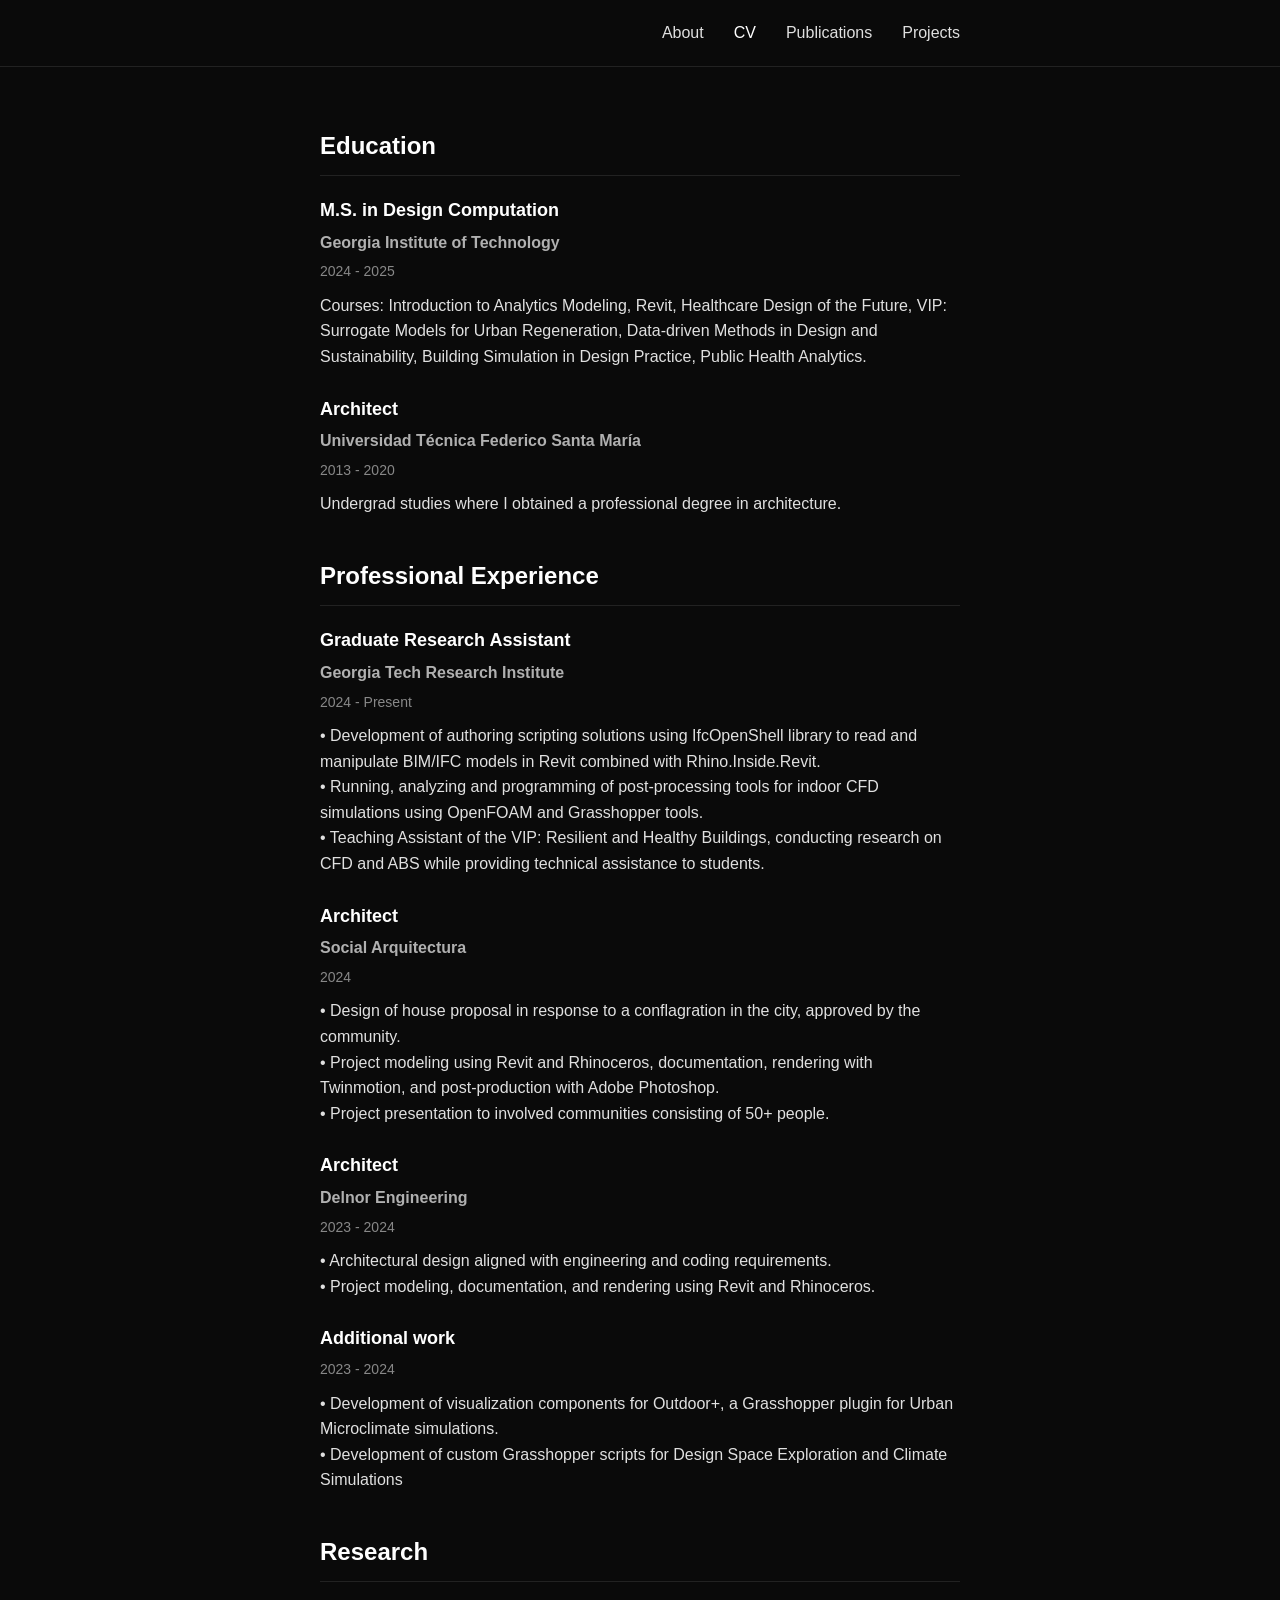
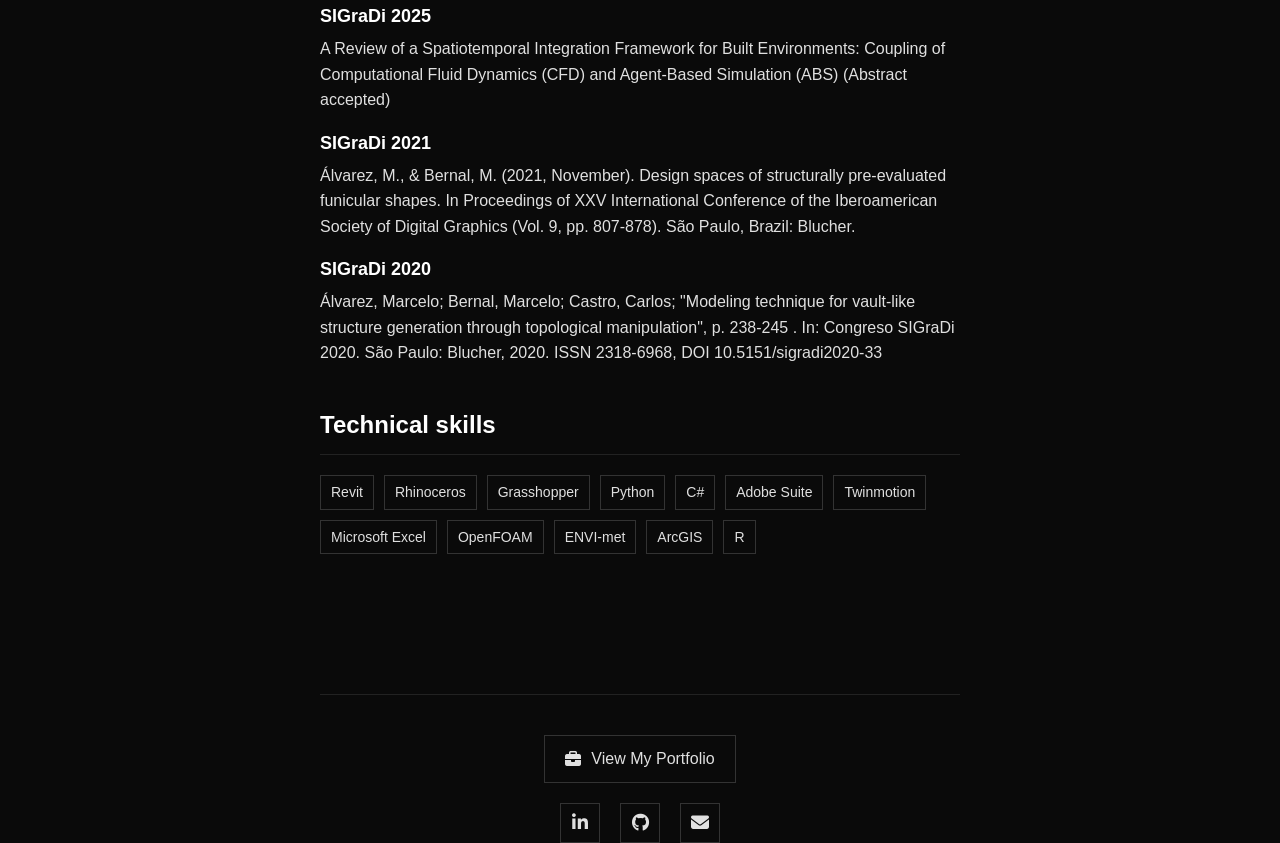
==== cv.html @ f0133915 "first update" ====
<!DOCTYPE html>
<html lang="en">
<head>
    <meta charset="UTF-8">
    <meta name="viewport" content="width=device-width, initial-scale=1.0">
    <title>CV | Personal Bio</title>
    <link rel="stylesheet" href="https://cdnjs.cloudflare.com/ajax/libs/font-awesome/6.4.0/css/all.min.css">
    <style>
        * {
            margin: 0;
            padding: 0;
            box-sizing: border-box;
            font-family: 'Montserrat', sans-serif;
        }

        body {
            line-height: 1.6;
            color: #e0e0e0;
            background-color: #0a0a0a;
        }

        .container {
            margin: 0 auto;
            padding: 0 20rem;
        }

        /* Navigation */
        nav {
            padding: 20px 0;
            border-bottom: 1px solid #222;
        }

        .nav-container {
            display: flex;
            justify-content: flex-end;
        }

        .nav-links {
            display: flex;
            list-style: none;
            gap: 30px;
        }

        .nav-links a {
            text-decoration: none;
            color: #e0e0e0;
            font-size: 16px;
            transition: color 0.2s;
        }

        .nav-links a:hover, .nav-links a.active {
            color: #ffffff;
        }

        /* CV Content */
        .cv-content {
            padding: 60px 0;
        }

        .section {
            margin-bottom: 40px;
        }

        .section-title {
            font-size: 24px;
            margin-bottom: 20px;
            color: #ffffff;
            border-bottom: 1px solid #222;
            padding-bottom: 10px;
        }

        .entry {
            margin-bottom: 25px;
        }

        .entry-title {
            font-size: 18px;
            color: #ffffff;
            margin-bottom: 5px;
        }

        .entry-subtitle {
            font-size: 16px;
            color: #b0b0b0;
            margin-bottom: 5px;
        }

        .entry-date {
            font-size: 14px;
            color: #888;
            margin-bottom: 10px;
        }

        .entry-description {
            font-size: 16px;
        }

        .skills-list {
            display: flex;
            flex-wrap: wrap;
            gap: 10px;
            list-style: none;
        }

        .skill-item {
            padding: 5px 10px;
            border: 1px solid #333;
            font-size: 14px;
        }

        /* Social section */
        .social-section {
            display: flex;
            flex-direction: column;
            align-items: center;
            margin-top: 40px;
            padding-top: 40px;
            border-top: 1px solid #222;
        }

        /* Portfolio Button */
        .portfolio-button {
            display: flex;
            align-items: center;
            justify-content: center;
            gap: 10px;
            background-color: transparent;
            color: #e0e0e0;
            border: 1px solid #333;
            padding: 10px 20px;
            font-size: 16px;
            text-decoration: none;
            margin-bottom: 20px;
            transition: all 0.2s;
        }

        .portfolio-button:hover {
            color: #fff;
            border-color: #555;
        }

        /* Social Icons */
        .social-icons {
            display: flex;
            justify-content: center;
            gap: 20px;
        }

        .social-icons a {
            display: flex;
            align-items: center;
            justify-content: center;
            width: 40px;
            height: 40px;
            background-color: transparent;
            border: 1px solid #333;
            color: #e0e0e0;
            font-size: 18px;
            text-decoration: none;
            transition: all 0.2s;
        }

        .social-icons a:hover {
            color: #fff;
            border-color: #555;
        }

        /* Responsive Design */
        @media (max-width: 768px) {
            .skills-list {
                flex-direction: column;
                gap: 5px;
            }
        }
    </style>
</head>
<body>
    <!-- Navigation -->
    <nav>
        <div class="container nav-container">
            <ul class="nav-links">
                <li><a href="index.html">About</a></li>
                <li><a href="cv.html" class="active">CV</a></li>
                <li><a href="publications.html">Publications</a></li>
                <li><a href="projects.html">Projects</a></li>
            </ul>
        </div>
    </nav>

    <!-- CV Content -->
    <div class="container">
        <div class="cv-content">
            <!-- Education Section -->
            <div class="section">
                <h2 class="section-title">Education</h2>
                
                <div class="entry">
                    <h3 class="entry-title">M.S. in Design Computation</h3>
                    <h4 class="entry-subtitle">Georgia Institute of Technology</h4>
                    <div class="entry-date">2024 - 2025</div>
                    <p class="entry-description">Courses: Introduction to Analytics Modeling, Revit, Healthcare Design of the Future, VIP: Surrogate Models for Urban Regeneration,
                        Data-driven Methods in Design and Sustainability, Building Simulation in Design Practice, Public Health Analytics. 
                    </p>
                </div>
                
                <div class="entry">
                    <h3 class="entry-title">Architect</h3>
                    <h4 class="entry-subtitle">Universidad Técnica Federico Santa María</h4>
                    <div class="entry-date">2013 - 2020</div>
                    <p class="entry-description">Undergrad studies where I obtained a professional degree in architecture.</p>
                </div>
            </div>
            
            <!-- Experience Section -->
            <div class="section">
                <h2 class="section-title">Professional Experience</h2>
                
                <div class="entry">
                    <h3 class="entry-title">Graduate Research Assistant</h3>
                    <h4 class="entry-subtitle">Georgia Tech Research Institute</h4>
                    <div class="entry-date">2024 - Present</div>
                    <p class="entry-description">• Development of authoring scripting solutions using IfcOpenShell library to read and manipulate BIM/IFC models in Revit combined with Rhino.Inside.Revit.</p>
                    <p class="entry-description">• Running, analyzing and programming of post-processing tools for indoor CFD simulations using OpenFOAM and Grasshopper tools.</p>
                    <p class="entry-description">• Teaching Assistant of the VIP: Resilient and Healthy Buildings, conducting research on CFD and ABS while providing technical assistance to students.</p>
                </div>
                
                <div class="entry">
                    <h3 class="entry-title">Architect</h3>
                    <h4 class="entry-subtitle">Social Arquitectura</h4>
                    <div class="entry-date">2024</div>
                    <p class="entry-description">• Design of house proposal in response to a conflagration in the city, approved by the community.</p>
                    <p class="entry-description">• Project modeling using Revit and Rhinoceros, documentation, rendering with Twinmotion, and post-production with Adobe Photoshop.</p>
                    <p class="entry-description">• Project presentation to involved communities consisting of 50+ people.</p>
                </div>

                <div class="entry">
                    <h3 class="entry-title">Architect</h3>
                    <h4 class="entry-subtitle">Delnor Engineering</h4>
                    <div class="entry-date">2023 - 2024</div>
                    <p class="entry-description">• Architectural design aligned with engineering and coding requirements.</p>
                    <p class="entry-description">• Project modeling, documentation, and rendering using Revit and Rhinoceros.</p>
                </div>

                <div class="entry">
                    <h3 class="entry-title">Additional work</h3>
                    <div class="entry-date">2023 - 2024</div>
                    <p class="entry-description">• Development of visualization components for Outdoor+, a Grasshopper plugin for Urban Microclimate simulations.</p>
                    <p class="entry-description">• Development of custom Grasshopper scripts for Design Space Exploration and Climate Simulations</p>
                </div>
            </div>

            <div class="section">
                <h2 class="section-title">Research</h2>   
                <div class="entry">             
                    <h3 class="entry-title">SIGraDi 2025</h3>
                    <p class="entry-description" style="padding-bottom: 1rem;">A Review of a Spatiotemporal Integration Framework for Built Environments: Coupling of Computational Fluid Dynamics (CFD) and Agent-Based Simulation (ABS) (Abstract accepted)</p>
                    <h3 class="entry-title">SIGraDi 2021</h3>
                    <p class="entry-description" style="padding-bottom: 1rem;">Álvarez, M., & Bernal, M. (2021, November). Design spaces of structurally pre-evaluated funicular shapes. In Proceedings of XXV International Conference of the Iberoamerican Society of Digital Graphics (Vol. 9, pp. 807-878). São Paulo, Brazil: Blucher.</p>
                    <h3 class="entry-title">SIGraDi 2020</h3>
                    <p class="entry-description">Álvarez, Marcelo; Bernal, Marcelo; Castro, Carlos; "Modeling technique for vault-like structure generation through topological manipulation", p. 238-245 . In: Congreso SIGraDi 2020. São Paulo: Blucher, 2020.
                        ISSN 2318-6968, DOI 10.5151/sigradi2020-33</p>
                </div>
            </div>
            
            <!-- Skills Section -->
            <div class="section">
                <h2 class="section-title">Technical skills</h2>
                
                <ul class="skills-list">
                    <li class="skill-item">Revit</li>
                    <li class="skill-item">Rhinoceros</li>
                    <li class="skill-item">Grasshopper</li>
                    <li class="skill-item">Python</li>
                    <li class="skill-item">C#</li>
                    <li class="skill-item">Adobe Suite</li>
                    <li class="skill-item">Twinmotion</li>
                    <li class="skill-item">Microsoft Excel</li>
                    <li class="skill-item">OpenFOAM</li>
                    <li class="skill-item">ENVI-met</li>
                    <li class="skill-item">ArcGIS</li>
                    <li class="skill-item">R</li>
                </ul>
            </div>
        </div>
        <div class="social-section">
            <!-- Portfolio Button -->
            <a href="#" class="portfolio-button">
                <i class="fas fa-briefcase"></i> View My Portfolio
            </a>

            <!-- Social Icons -->
            <div class="social-icons">
                <a href="#" aria-label="LinkedIn Profile">
                    <i class="fab fa-linkedin-in"></i>
                </a>
                <a href="#" aria-label="GitHub Profile">
                    <i class="fab fa-github"></i>
                </a>
                <a href="mailto:your.email@example.com" aria-label="Email Contact">
                    <i class="fas fa-envelope"></i>
                </a>
            </div>
        </div>
    </div>

    <script>
        // Simple JavaScript to handle active navigation
        document.addEventListener('DOMContentLoaded', function() {
            const navLinks = document.querySelectorAll('.nav-links a');
            
            navLinks.forEach(link => {
                link.addEventListener('click', function() {
                    navLinks.forEach(item => item.classList.remove('active'));
                    this.classList.add('active');
                });
            });
        });
    </script>
</body>
</html>
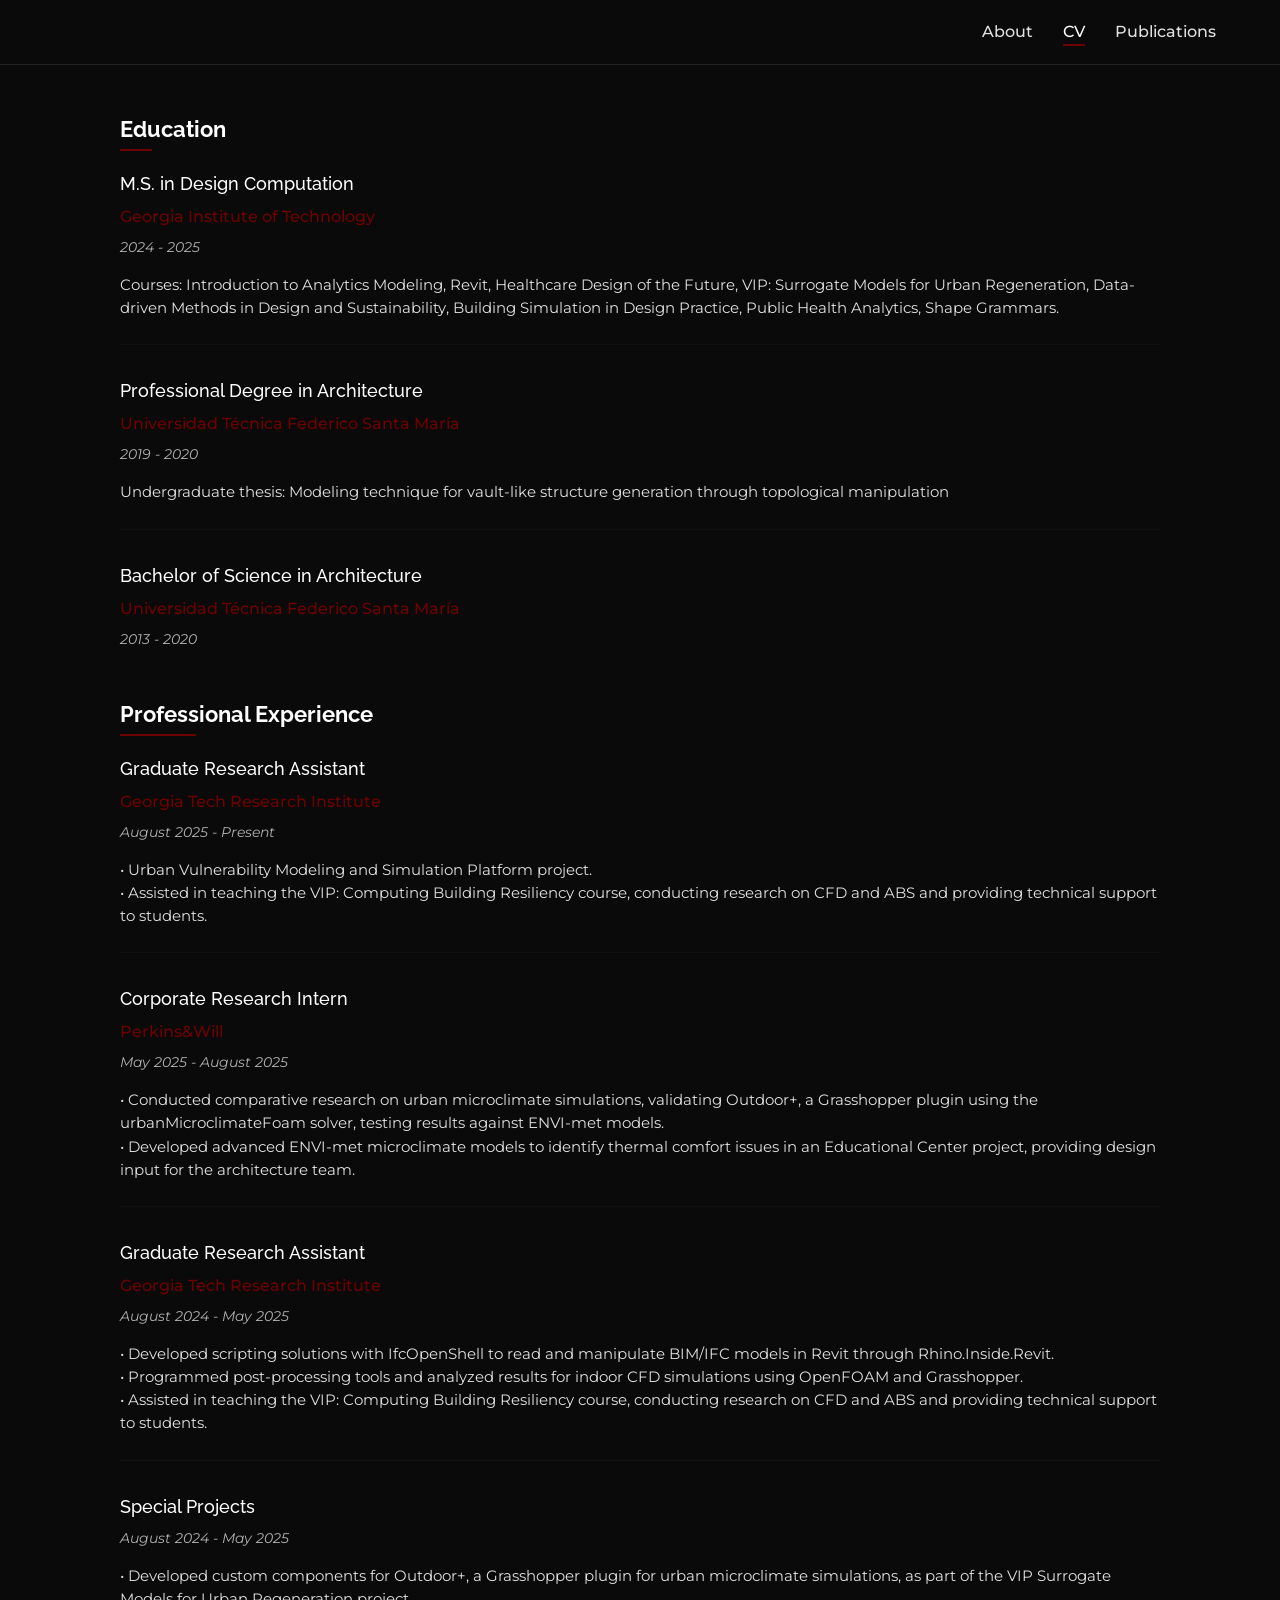
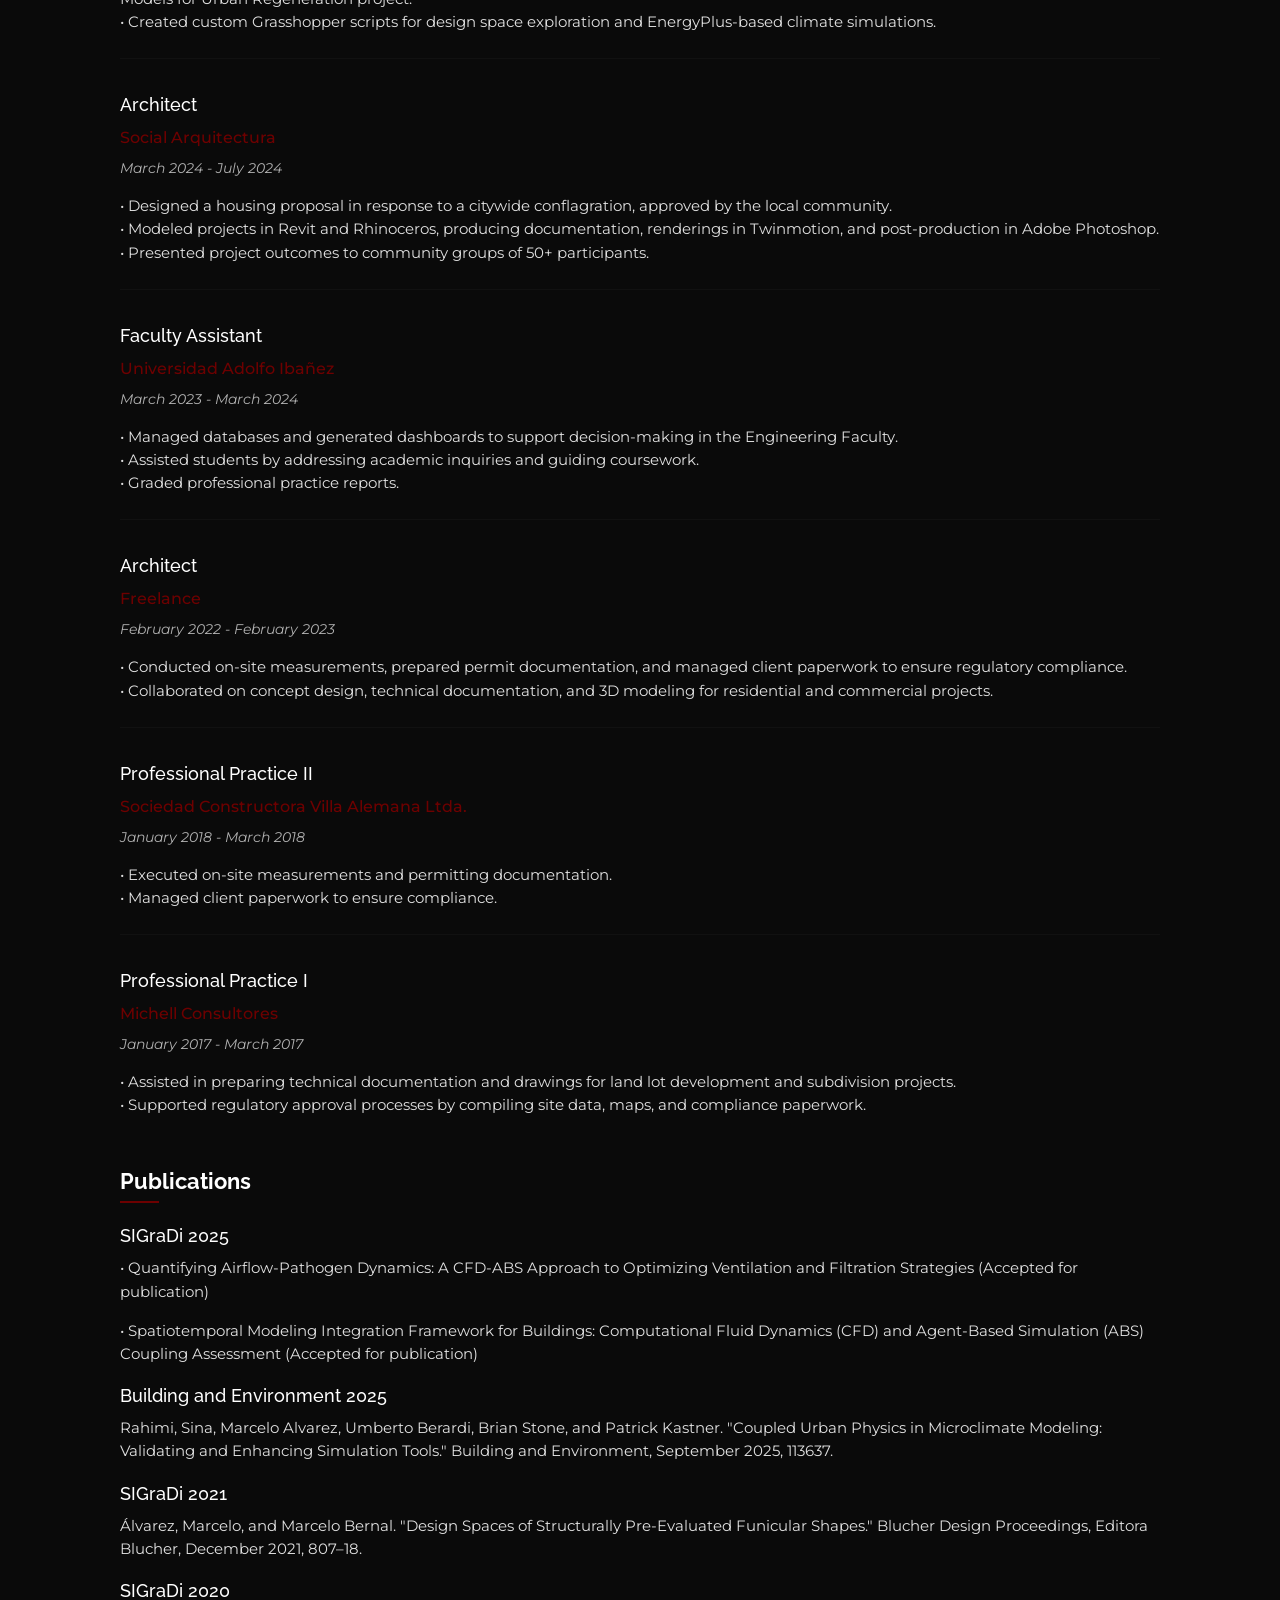
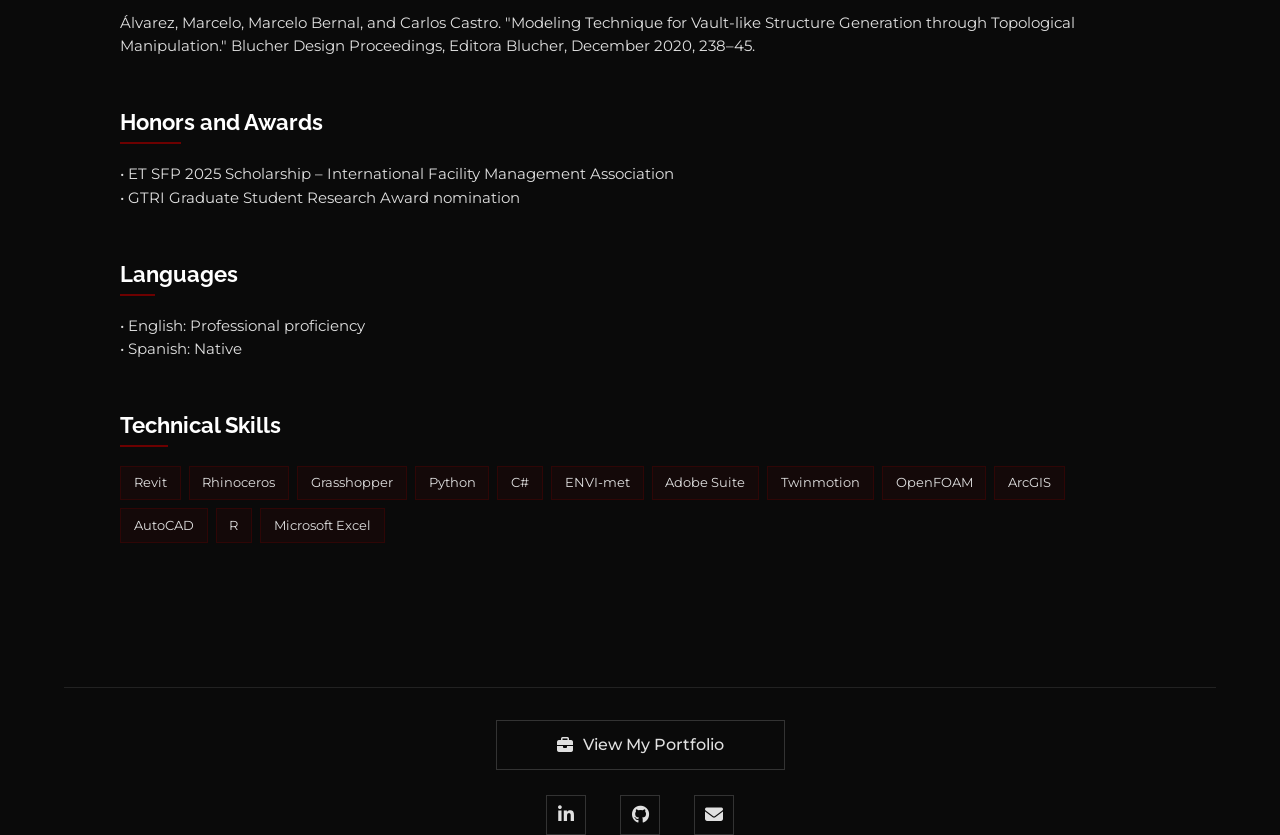
==== commit 00937a0b: "updated 0924" ====
--- a/cv.html
+++ b/cv.html
@@ -1,29 +1,31 @@
+
 <!DOCTYPE html>
 <html lang="en">
 <head>
     <meta charset="UTF-8">
     <meta name="viewport" content="width=device-width, initial-scale=1.0">
-    <title>CV | Personal Bio</title>
+    <title>CV | Marcelo Alvarez</title>
     <link rel="stylesheet" href="https://cdnjs.cloudflare.com/ajax/libs/font-awesome/6.4.0/css/all.min.css">
+    <link rel="stylesheet" href="https://fonts.googleapis.com/css2?family=Montserrat:wght@300;400;500;600&family=Raleway:wght@400;500;600&display=swap">
     <style>
         * {
             margin: 0;
             padding: 0;
             box-sizing: border-box;
-            font-family: 'Montserrat', sans-serif;
         }
 
         body {
-            line-height: 1.6;
+            line-height: 1.5;
             color: #e0e0e0;
             background-color: #0a0a0a;
+            font-family: 'Montserrat', sans-serif;
         }
 
         .container {
             margin: 0 auto;
-            padding: 0 20rem;
-        }
-
+            padding: 0 4rem;
+        }
+        
         /* Navigation */
         nav {
             padding: 20px 0;
@@ -32,7 +34,7 @@
 
         .nav-container {
             display: flex;
-            justify-content: flex-end;
+            justify-content: flex-end; /* Right-aligned navigation */
         }
 
         .nav-links {
@@ -45,67 +47,157 @@
             text-decoration: none;
             color: #e0e0e0;
             font-size: 16px;
-            transition: color 0.2s;
+            font-weight: 500;
+            transition: all 0.3s ease;
+            position: relative;
+            padding: 5px 0;
+        }
+
+        .nav-links a:after {
+            content: '';
+            position: absolute;
+            width: 0;
+            height: 2px;
+            bottom: 0;
+            left: 0;
+            background-color: #6d0000;
+            transition: width 0.3s ease;
         }
 
         .nav-links a:hover, .nav-links a.active {
             color: #ffffff;
         }
 
+        .nav-links a:hover:after, .nav-links a.active:after {
+            width: 100%;
+        }
+
         /* CV Content */
         .cv-content {
-            padding: 60px 0;
+            padding: 3rem 0;
+            max-width: 65rem;
+            margin: 0 auto;
         }
 
         .section {
-            margin-bottom: 40px;
+            margin-bottom: 3rem;
         }
 
         .section-title {
-            font-size: 24px;
-            margin-bottom: 20px;
+            font-family: 'Raleway', sans-serif;
+            font-size: 22px;
             color: #ffffff;
-            border-bottom: 1px solid #222;
-            padding-bottom: 10px;
+            margin-bottom: 1.5rem;
+            position: relative;
+            display: inline-block;
+        }
+
+        .section-title:after {
+            content: '';
+            position: absolute;
+            width: 30%;
+            height: 2px;
+            bottom: -5px;
+            left: 0;
+            background-color: #6d0000;
         }
 
         .entry {
-            margin-bottom: 25px;
+            margin-bottom: 2rem;
+            padding-bottom: 1.5rem;
+            border-bottom: 1px solid rgba(34, 34, 34, 0.3);
+        }
+
+        .entry:last-child {
+            border-bottom: none;
+            padding-bottom: 0;
         }
 
         .entry-title {
+            font-family: 'Raleway', sans-serif;
             font-size: 18px;
             color: #ffffff;
-            margin-bottom: 5px;
+            margin-bottom: 0.5rem;
+            font-weight: 500;
         }
 
         .entry-subtitle {
             font-size: 16px;
-            color: #b0b0b0;
-            margin-bottom: 5px;
+            color: #6d0000;
+            margin-bottom: 0.5rem;
+            font-weight: 500;
         }
 
         .entry-date {
             font-size: 14px;
-            color: #888;
-            margin-bottom: 10px;
+            color: #b0b0b0;
+            margin-bottom: 1rem;
+            font-style: italic;
         }
 
         .entry-description {
+            font-size: 14.5px;
+            line-height: 1.6;
+            color: #e0e0e0;
+        }
+
+        .entry-description ul {
+            margin-left: 1.5rem;
+            margin-top: 0.5rem;
+        }
+
+        .entry-description li {
+            margin-bottom: 0.25rem;
+        }
+
+        .skills-grid {
+            display: grid;
+            grid-template-columns: repeat(auto-fit, minmax(200px, 1fr));
+            gap: 1rem;
+            margin-top: 1rem;
+        }
+
+        .skill-category {
+            background-color: rgba(34, 34, 34, 0.3);
+            padding: 1.5rem;
+            border: 1px solid rgba(109, 0, 0, 0.2);
+            transition: all 0.3s ease;
+        }
+
+        .skill-category:hover {
+            border-color: #6d0000;
+            background-color: rgba(109, 0, 0, 0.1);
+        }
+
+        .skill-category-title {
+            font-family: 'Raleway', sans-serif;
             font-size: 16px;
+            color: #ffffff;
+            margin-bottom: 1rem;
+            font-weight: 500;
         }
 
         .skills-list {
             display: flex;
             flex-wrap: wrap;
-            gap: 10px;
+            gap: 0.5rem;
             list-style: none;
         }
 
         .skill-item {
-            padding: 5px 10px;
-            border: 1px solid #333;
-            font-size: 14px;
+            padding: 0.4rem 0.8rem;
+            background-color: rgba(109, 0, 0, 0.1);
+            border: 1px solid rgba(109, 0, 0, 0.3);
+            color: #e0e0e0;
+            font-size: 13px;
+            transition: all 0.3s ease;
+            cursor: pointer;
+        }
+
+        .skill-item:hover {
+            background-color: rgba(109, 0, 0, 0.2);
+            border-color: #6d0000;
+            color: #ffffff;
         }
 
         /* Social section */
@@ -113,12 +205,12 @@
             display: flex;
             flex-direction: column;
             align-items: center;
-            margin-top: 40px;
-            padding-top: 40px;
+            margin-top: 3rem;
+            padding-top: 2rem;
             border-top: 1px solid #222;
         }
 
-        /* Portfolio Button */
+        /* Portfolio Button - Matches main page */
         .portfolio-button {
             display: flex;
             align-items: center;
@@ -127,23 +219,41 @@
             background-color: transparent;
             color: #e0e0e0;
             border: 1px solid #333;
-            padding: 10px 20px;
+            padding: 12px 60px;
             font-size: 16px;
+            font-weight: 500;
             text-decoration: none;
-            margin-bottom: 20px;
-            transition: all 0.2s;
+            margin-bottom: 25px;
+            transition: all 0.3s ease;
+            position: relative;
+            overflow: hidden;
+        }
+
+        .portfolio-button:before {
+            content: '';
+            position: absolute;
+            top: 0;
+            left: -100%;
+            width: 100%;
+            height: 100%;
+            background: rgba(201, 1, 1, 0.1);
+            transition: all 0.3s ease;
         }
 
         .portfolio-button:hover {
             color: #fff;
-            border-color: #555;
+            border-color: #6d0000;
+        }
+
+        .portfolio-button:hover:before {
+            left: 0;
         }
 
         /* Social Icons */
         .social-icons {
             display: flex;
             justify-content: center;
-            gap: 20px;
+            gap: 2.15rem;
         }
 
         .social-icons a {
@@ -157,19 +267,51 @@
             color: #e0e0e0;
             font-size: 18px;
             text-decoration: none;
-            transition: all 0.2s;
+            transition: all 0.3s ease;
+            position: relative;
+            overflow: hidden;
+        }
+
+        .social-icons a:before {
+            content: '';
+            position: absolute;
+            top: 0;
+            left: -100%;
+            width: 100%;
+            height: 100%;
+            background: rgba(201, 1, 1, 0.1);
+            transition: all 0.3s ease;
         }
 
         .social-icons a:hover {
             color: #fff;
-            border-color: #555;
+            border-color: #6d0000;
+        }
+
+        .social-icons a:hover:before {
+            left: 0;
         }
 
         /* Responsive Design */
         @media (max-width: 768px) {
-            .skills-list {
-                flex-direction: column;
-                gap: 5px;
+            .container {
+                padding: 0 2rem;
+            }
+            
+            .cv-content {
+                padding: 2rem 0;
+            }
+            
+            .nav-links {
+                gap: 20px;
+            }
+            
+            .skills-grid {
+                grid-template-columns: 1fr;
+            }
+            
+            .social-icons {
+                gap: 1.5rem;
             }
         }
     </style>
@@ -182,7 +324,7 @@
                 <li><a href="index.html">About</a></li>
                 <li><a href="cv.html" class="active">CV</a></li>
                 <li><a href="publications.html">Publications</a></li>
-                <li><a href="projects.html">Projects</a></li>
+                <!-- <li><a href="projects.html">Projects</a></li> -->
             </ul>
         </div>
     </nav>
@@ -199,72 +341,140 @@
                     <h4 class="entry-subtitle">Georgia Institute of Technology</h4>
                     <div class="entry-date">2024 - 2025</div>
                     <p class="entry-description">Courses: Introduction to Analytics Modeling, Revit, Healthcare Design of the Future, VIP: Surrogate Models for Urban Regeneration,
-                        Data-driven Methods in Design and Sustainability, Building Simulation in Design Practice, Public Health Analytics. 
+                        Data-driven Methods in Design and Sustainability, Building Simulation in Design Practice, Public Health Analytics, Shape Grammars.
                     </p>
                 </div>
                 
                 <div class="entry">
-                    <h3 class="entry-title">Architect</h3>
+                    <h3 class="entry-title">Professional Degree in Architecture</h3>
+                    <h4 class="entry-subtitle">Universidad Técnica Federico Santa María</h4>
+                    <div class="entry-date">2019 - 2020</div>
+                    <p class="entry-description">Undergraduate thesis: Modeling technique for vault-like structure generation through topological manipulation</p>
+                </div>
+
+                <div class="entry">
+                    <h3 class="entry-title">Bachelor of Science in Architecture</h3>
                     <h4 class="entry-subtitle">Universidad Técnica Federico Santa María</h4>
                     <div class="entry-date">2013 - 2020</div>
-                    <p class="entry-description">Undergrad studies where I obtained a professional degree in architecture.</p>
                 </div>
             </div>
             
             <!-- Experience Section -->
             <div class="section">
                 <h2 class="section-title">Professional Experience</h2>
-                
+
                 <div class="entry">
                     <h3 class="entry-title">Graduate Research Assistant</h3>
                     <h4 class="entry-subtitle">Georgia Tech Research Institute</h4>
-                    <div class="entry-date">2024 - Present</div>
-                    <p class="entry-description">• Development of authoring scripting solutions using IfcOpenShell library to read and manipulate BIM/IFC models in Revit combined with Rhino.Inside.Revit.</p>
-                    <p class="entry-description">• Running, analyzing and programming of post-processing tools for indoor CFD simulations using OpenFOAM and Grasshopper tools.</p>
-                    <p class="entry-description">• Teaching Assistant of the VIP: Resilient and Healthy Buildings, conducting research on CFD and ABS while providing technical assistance to students.</p>
+                    <div class="entry-date">August 2025 - Present</div>
+                    <p class="entry-description">• Urban Vulnerability Modeling and Simulation Platform project.</p>
+                    <p class="entry-description">• Assisted in teaching the VIP: Computing Building Resiliency course, conducting research on CFD and ABS and providing technical support to students.</p>
+                </div>
+                
+                <div class="entry">
+                    <h3 class="entry-title">Corporate Research Intern</h3>
+                    <h4 class="entry-subtitle">Perkins&Will</h4>
+                    <div class="entry-date">May 2025 - August 2025</div>
+                    <p class="entry-description">• Conducted comparative research on urban microclimate simulations, validating Outdoor+, a Grasshopper plugin using the urbanMicroclimateFoam solver, testing results against ENVI-met models.</p>
+                    <p class="entry-description">• Developed advanced ENVI-met microclimate models to identify thermal comfort issues in an Educational Center project, providing design input for the architecture team.</p>
+                </div>
+                
+                <div class="entry">
+                    <h3 class="entry-title">Graduate Research Assistant</h3>
+                    <h4 class="entry-subtitle">Georgia Tech Research Institute</h4>
+                    <div class="entry-date">August 2024 - May 2025</div>
+                    <p class="entry-description">• Developed scripting solutions with IfcOpenShell to read and manipulate BIM/IFC models in Revit through Rhino.Inside.Revit.</p>
+                    <p class="entry-description">• Programmed post-processing tools and analyzed results for indoor CFD simulations using OpenFOAM and Grasshopper.</p>
+                    <p class="entry-description">• Assisted in teaching the VIP: Computing Building Resiliency course, conducting research on CFD and ABS and providing technical support to students.</p>
+                </div>
+
+                <div class="entry">
+                    <h3 class="entry-title">Special Projects</h3>
+                    <div class="entry-date">August 2024 - May 2025</div>
+                    <p class="entry-description">• Developed custom components for Outdoor+, a Grasshopper plugin for urban microclimate simulations, as part of the VIP Surrogate Models for Urban Regeneration project.</p>
+                    <p class="entry-description">• Created custom Grasshopper scripts for design space exploration and EnergyPlus-based climate simulations.</p>
                 </div>
                 
                 <div class="entry">
                     <h3 class="entry-title">Architect</h3>
                     <h4 class="entry-subtitle">Social Arquitectura</h4>
-                    <div class="entry-date">2024</div>
-                    <p class="entry-description">• Design of house proposal in response to a conflagration in the city, approved by the community.</p>
-                    <p class="entry-description">• Project modeling using Revit and Rhinoceros, documentation, rendering with Twinmotion, and post-production with Adobe Photoshop.</p>
-                    <p class="entry-description">• Project presentation to involved communities consisting of 50+ people.</p>
+                    <div class="entry-date">March 2024 - July 2024</div>
+                    <p class="entry-description">• Designed a housing proposal in response to a citywide conflagration, approved by the local community.</p>
+                    <p class="entry-description">• Modeled projects in Revit and Rhinoceros, producing documentation, renderings in Twinmotion, and post-production in Adobe Photoshop.</p>
+                    <p class="entry-description">• Presented project outcomes to community groups of 50+ participants.</p>
+                </div>
+
+                <div class="entry">
+                    <h3 class="entry-title">Faculty Assistant</h3>
+                    <h4 class="entry-subtitle">Universidad Adolfo Ibañez</h4>
+                    <div class="entry-date">March 2023 - March 2024</div>
+                    <p class="entry-description">• Managed databases and generated dashboards to support decision-making in the Engineering Faculty.</p>
+                    <p class="entry-description">• Assisted students by addressing academic inquiries and guiding coursework.</p>
+                    <p class="entry-description">• Graded professional practice reports.</p>
                 </div>
 
                 <div class="entry">
                     <h3 class="entry-title">Architect</h3>
-                    <h4 class="entry-subtitle">Delnor Engineering</h4>
-                    <div class="entry-date">2023 - 2024</div>
-                    <p class="entry-description">• Architectural design aligned with engineering and coding requirements.</p>
-                    <p class="entry-description">• Project modeling, documentation, and rendering using Revit and Rhinoceros.</p>
-                </div>
-
-                <div class="entry">
-                    <h3 class="entry-title">Additional work</h3>
-                    <div class="entry-date">2023 - 2024</div>
-                    <p class="entry-description">• Development of visualization components for Outdoor+, a Grasshopper plugin for Urban Microclimate simulations.</p>
-                    <p class="entry-description">• Development of custom Grasshopper scripts for Design Space Exploration and Climate Simulations</p>
+                    <h4 class="entry-subtitle">Freelance</h4>
+                    <div class="entry-date">February 2022 - February 2023</div>
+                    <p class="entry-description">• Conducted on-site measurements, prepared permit documentation, and managed client paperwork to ensure regulatory compliance.</p>
+                    <p class="entry-description">• Collaborated on concept design, technical documentation, and 3D modeling for residential and commercial projects.</p>
+                </div>
+
+                <div class="entry">
+                    <h3 class="entry-title">Professional Practice II</h3>
+                    <h4 class="entry-subtitle">Sociedad Constructora Villa Alemana Ltda.</h4>
+                    <div class="entry-date">January 2018 - March 2018</div>
+                    <p class="entry-description">• Executed on-site measurements and permitting documentation.</p>
+                    <p class="entry-description">• Managed client paperwork to ensure compliance.</p>
+                </div>
+
+                <div class="entry">
+                    <h3 class="entry-title">Professional Practice I</h3>
+                    <h4 class="entry-subtitle">Michell Consultores</h4>
+                    <div class="entry-date">January 2017 - March 2017</div>
+                    <p class="entry-description">• Assisted in preparing technical documentation and drawings for land lot development and subdivision projects.</p>
+                    <p class="entry-description">• Supported regulatory approval processes by compiling site data, maps, and compliance paperwork.</p>
                 </div>
             </div>
 
             <div class="section">
-                <h2 class="section-title">Research</h2>   
+                <h2 class="section-title">Publications</h2>   
                 <div class="entry">             
                     <h3 class="entry-title">SIGraDi 2025</h3>
-                    <p class="entry-description" style="padding-bottom: 1rem;">A Review of a Spatiotemporal Integration Framework for Built Environments: Coupling of Computational Fluid Dynamics (CFD) and Agent-Based Simulation (ABS) (Abstract accepted)</p>
+                    <p class="entry-description" style="padding-bottom: 1rem;">• Quantifying Airflow-Pathogen Dynamics: A CFD-ABS Approach to Optimizing Ventilation and Filtration Strategies (Accepted for publication)</p>
+                    <p class="entry-description" style="padding-bottom: 1rem;">• Spatiotemporal Modeling Integration Framework for Buildings: Computational Fluid Dynamics (CFD) and Agent-Based Simulation (ABS) Coupling Assessment (Accepted for publication)</p>
+                    
+                    <h3 class="entry-title">Building and Environment 2025</h3>
+                    <p class="entry-description" style="padding-bottom: 1rem;">Rahimi, Sina, Marcelo Alvarez, Umberto Berardi, Brian Stone, and Patrick Kastner. "Coupled Urban Physics in Microclimate Modeling: Validating and Enhancing Simulation Tools." Building and Environment, September 2025, 113637.</p>
+                    
                     <h3 class="entry-title">SIGraDi 2021</h3>
-                    <p class="entry-description" style="padding-bottom: 1rem;">Álvarez, M., & Bernal, M. (2021, November). Design spaces of structurally pre-evaluated funicular shapes. In Proceedings of XXV International Conference of the Iberoamerican Society of Digital Graphics (Vol. 9, pp. 807-878). São Paulo, Brazil: Blucher.</p>
+                    <p class="entry-description" style="padding-bottom: 1rem;">Álvarez, Marcelo, and Marcelo Bernal. "Design Spaces of Structurally Pre-Evaluated Funicular Shapes." Blucher Design Proceedings, Editora Blucher, December 2021, 807–18.</p>
+                    
                     <h3 class="entry-title">SIGraDi 2020</h3>
-                    <p class="entry-description">Álvarez, Marcelo; Bernal, Marcelo; Castro, Carlos; "Modeling technique for vault-like structure generation through topological manipulation", p. 238-245 . In: Congreso SIGraDi 2020. São Paulo: Blucher, 2020.
-                        ISSN 2318-6968, DOI 10.5151/sigradi2020-33</p>
+                    <p class="entry-description">Álvarez, Marcelo, Marcelo Bernal, and Carlos Castro. "Modeling Technique for Vault-like Structure Generation through Topological Manipulation." Blucher Design Proceedings, Editora Blucher, December 2020, 238–45.</p>
+                </div>
+            </div>
+
+            <div class="section">
+                <h2 class="section-title">Honors and Awards</h2>
+                <div class="entry">
+                    <p class="entry-description">• ET SFP 2025 Scholarship – International Facility Management Association</p>
+                    <p class="entry-description">• GTRI Graduate Student Research Award nomination</p>
+                </div>
+            </div>
+
+            <div class="section">
+                <h2 class="section-title">Languages</h2>
+                <div class="entry">
+                    <p class="entry-description">• English: Professional proficiency</p>
+                    <p class="entry-description">• Spanish: Native</p>
                 </div>
             </div>
             
             <!-- Skills Section -->
             <div class="section">
-                <h2 class="section-title">Technical skills</h2>
+                <h2 class="section-title">Technical Skills</h2>
                 
                 <ul class="skills-list">
                     <li class="skill-item">Revit</li>
@@ -272,13 +482,14 @@
                     <li class="skill-item">Grasshopper</li>
                     <li class="skill-item">Python</li>
                     <li class="skill-item">C#</li>
+                    <li class="skill-item">ENVI-met</li>
                     <li class="skill-item">Adobe Suite</li>
                     <li class="skill-item">Twinmotion</li>
+                    <li class="skill-item">OpenFOAM</li>
+                    <li class="skill-item">ArcGIS</li>
+                    <li class="skill-item">AutoCAD</li>
+                    <li class="skill-item">R</li>
                     <li class="skill-item">Microsoft Excel</li>
-                    <li class="skill-item">OpenFOAM</li>
-                    <li class="skill-item">ENVI-met</li>
-                    <li class="skill-item">ArcGIS</li>
-                    <li class="skill-item">R</li>
                 </ul>
             </div>
         </div>
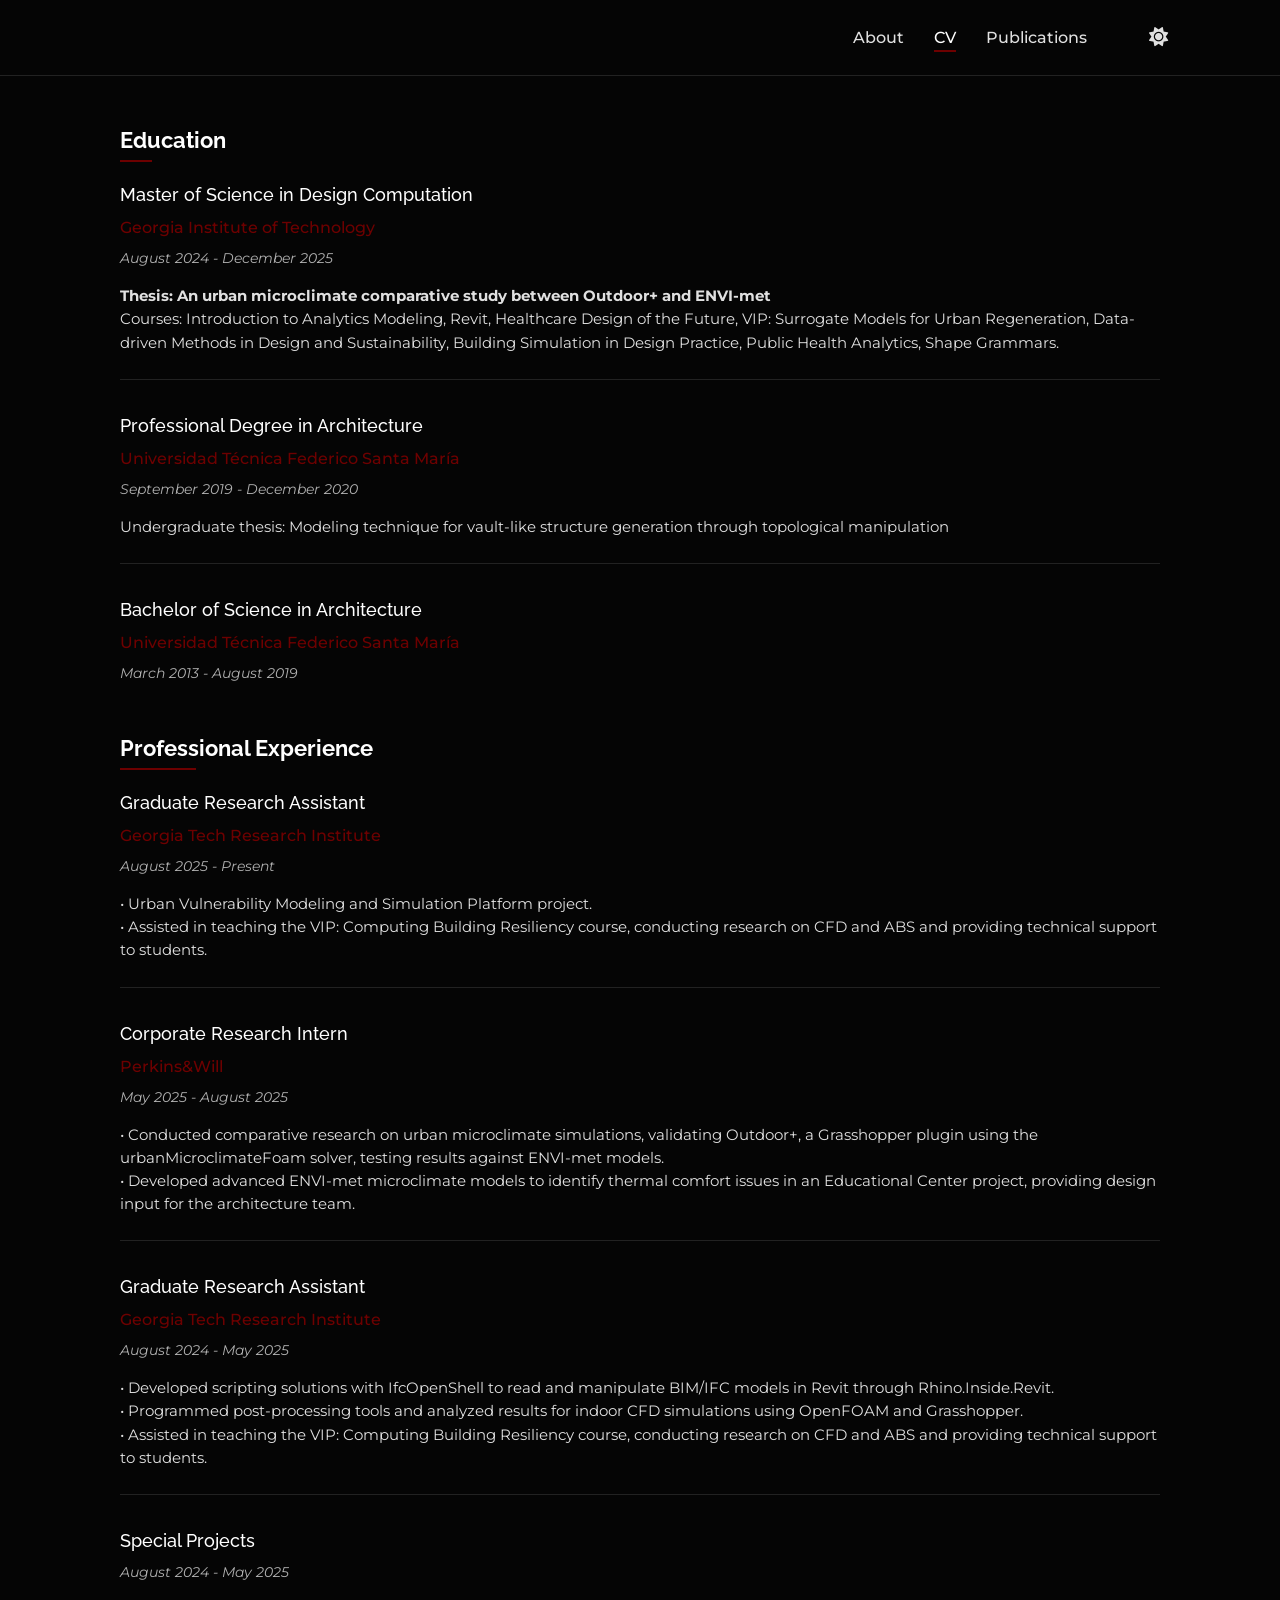
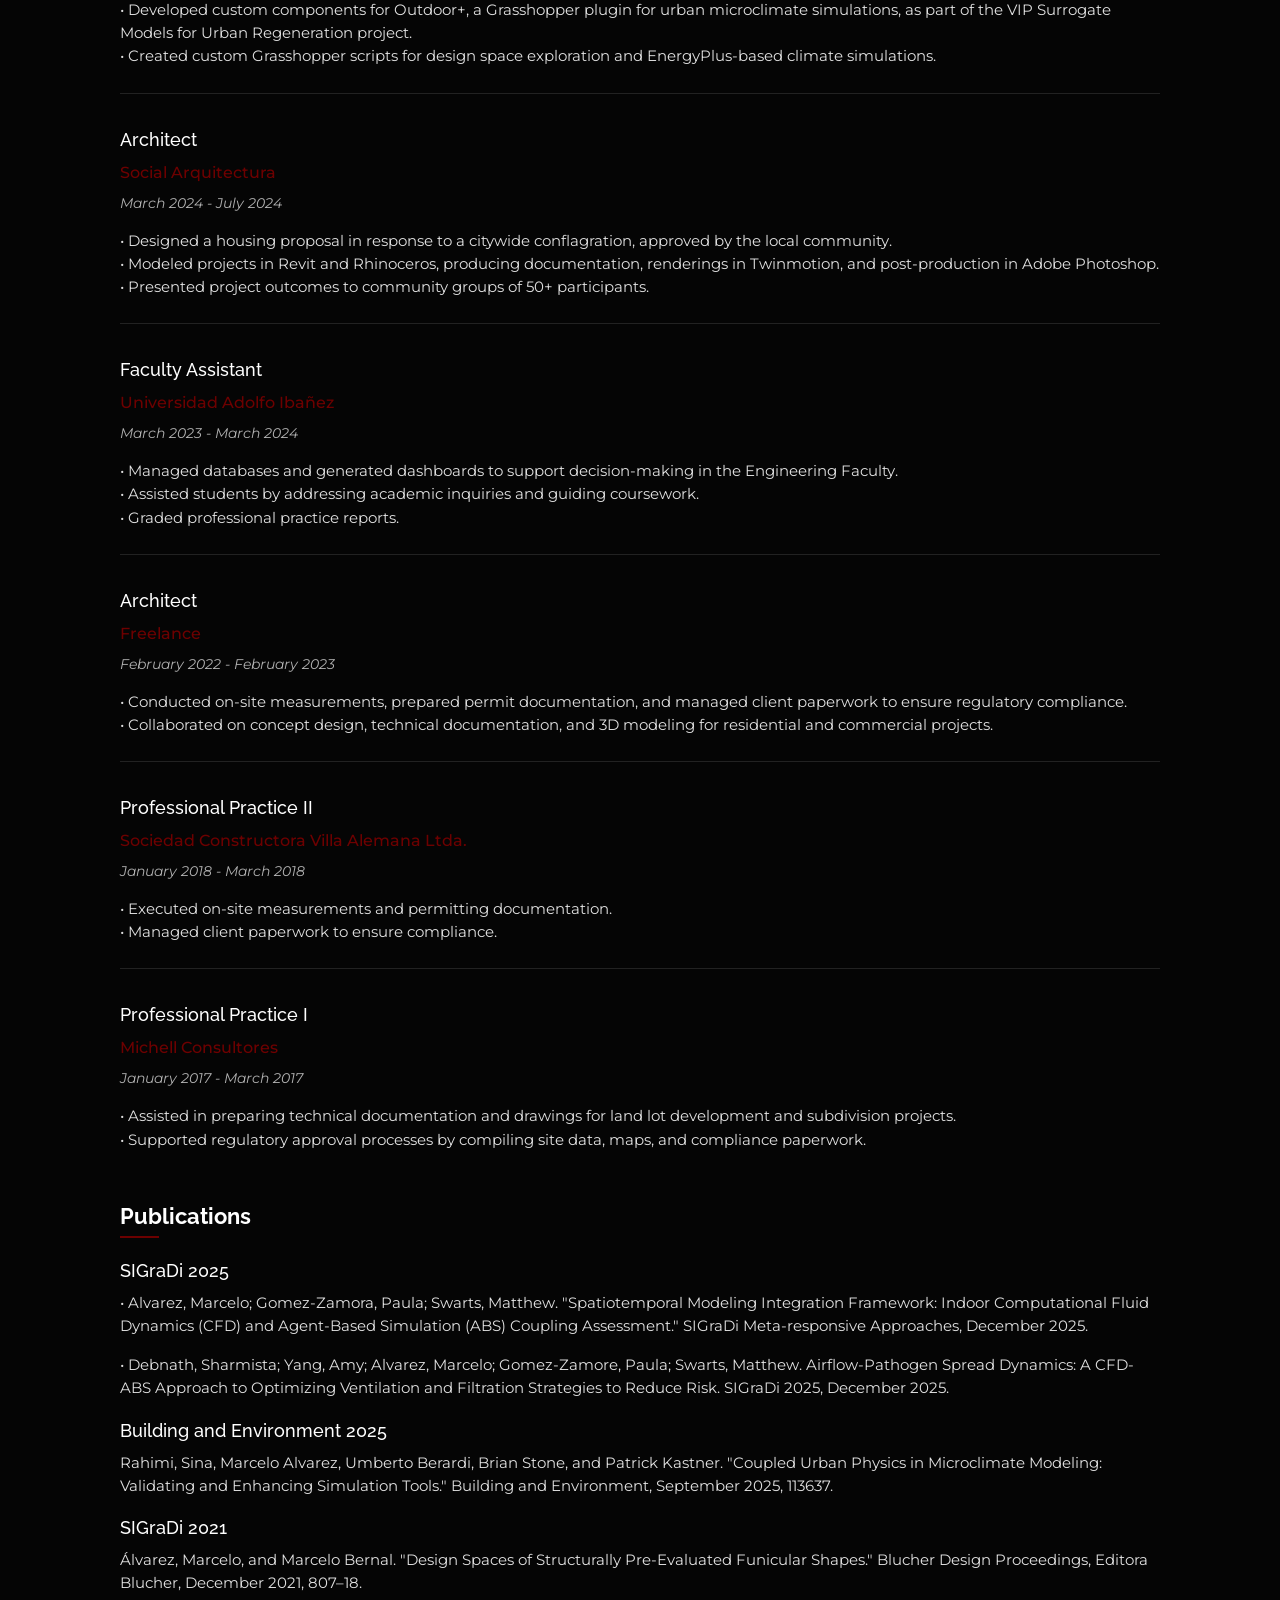
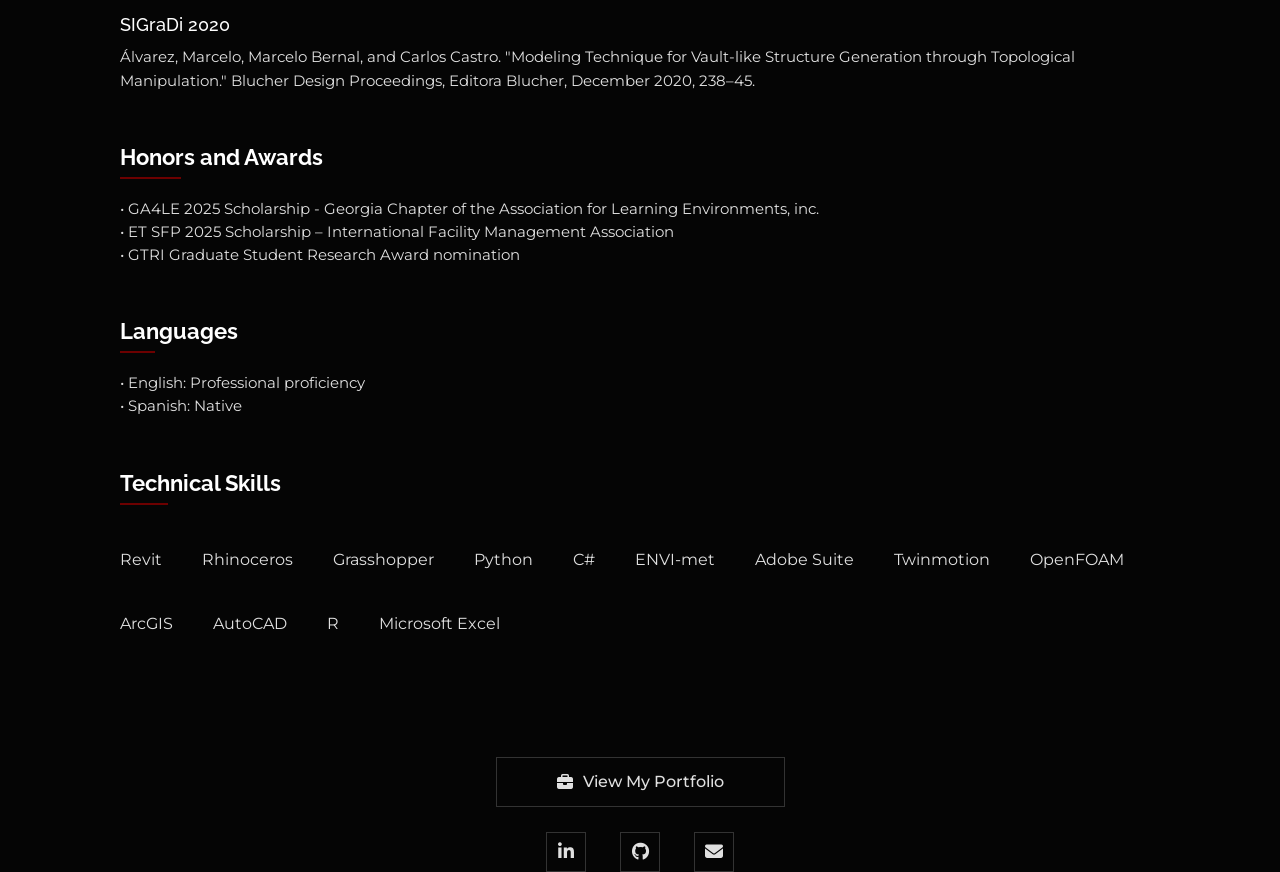
==== commit 95619e2a: "grad update" ====
--- a/cv.html
+++ b/cv.html
@@ -1,321 +1,16 @@
-
 <!DOCTYPE html>
 <html lang="en">
+
 <head>
     <meta charset="UTF-8">
     <meta name="viewport" content="width=device-width, initial-scale=1.0">
     <title>CV | Marcelo Alvarez</title>
     <link rel="stylesheet" href="https://cdnjs.cloudflare.com/ajax/libs/font-awesome/6.4.0/css/all.min.css">
-    <link rel="stylesheet" href="https://fonts.googleapis.com/css2?family=Montserrat:wght@300;400;500;600&family=Raleway:wght@400;500;600&display=swap">
-    <style>
-        * {
-            margin: 0;
-            padding: 0;
-            box-sizing: border-box;
-        }
-
-        body {
-            line-height: 1.5;
-            color: #e0e0e0;
-            background-color: #0a0a0a;
-            font-family: 'Montserrat', sans-serif;
-        }
-
-        .container {
-            margin: 0 auto;
-            padding: 0 4rem;
-        }
-        
-        /* Navigation */
-        nav {
-            padding: 20px 0;
-            border-bottom: 1px solid #222;
-        }
-
-        .nav-container {
-            display: flex;
-            justify-content: flex-end; /* Right-aligned navigation */
-        }
-
-        .nav-links {
-            display: flex;
-            list-style: none;
-            gap: 30px;
-        }
-
-        .nav-links a {
-            text-decoration: none;
-            color: #e0e0e0;
-            font-size: 16px;
-            font-weight: 500;
-            transition: all 0.3s ease;
-            position: relative;
-            padding: 5px 0;
-        }
-
-        .nav-links a:after {
-            content: '';
-            position: absolute;
-            width: 0;
-            height: 2px;
-            bottom: 0;
-            left: 0;
-            background-color: #6d0000;
-            transition: width 0.3s ease;
-        }
-
-        .nav-links a:hover, .nav-links a.active {
-            color: #ffffff;
-        }
-
-        .nav-links a:hover:after, .nav-links a.active:after {
-            width: 100%;
-        }
-
-        /* CV Content */
-        .cv-content {
-            padding: 3rem 0;
-            max-width: 65rem;
-            margin: 0 auto;
-        }
-
-        .section {
-            margin-bottom: 3rem;
-        }
-
-        .section-title {
-            font-family: 'Raleway', sans-serif;
-            font-size: 22px;
-            color: #ffffff;
-            margin-bottom: 1.5rem;
-            position: relative;
-            display: inline-block;
-        }
-
-        .section-title:after {
-            content: '';
-            position: absolute;
-            width: 30%;
-            height: 2px;
-            bottom: -5px;
-            left: 0;
-            background-color: #6d0000;
-        }
-
-        .entry {
-            margin-bottom: 2rem;
-            padding-bottom: 1.5rem;
-            border-bottom: 1px solid rgba(34, 34, 34, 0.3);
-        }
-
-        .entry:last-child {
-            border-bottom: none;
-            padding-bottom: 0;
-        }
-
-        .entry-title {
-            font-family: 'Raleway', sans-serif;
-            font-size: 18px;
-            color: #ffffff;
-            margin-bottom: 0.5rem;
-            font-weight: 500;
-        }
-
-        .entry-subtitle {
-            font-size: 16px;
-            color: #6d0000;
-            margin-bottom: 0.5rem;
-            font-weight: 500;
-        }
-
-        .entry-date {
-            font-size: 14px;
-            color: #b0b0b0;
-            margin-bottom: 1rem;
-            font-style: italic;
-        }
-
-        .entry-description {
-            font-size: 14.5px;
-            line-height: 1.6;
-            color: #e0e0e0;
-        }
-
-        .entry-description ul {
-            margin-left: 1.5rem;
-            margin-top: 0.5rem;
-        }
-
-        .entry-description li {
-            margin-bottom: 0.25rem;
-        }
-
-        .skills-grid {
-            display: grid;
-            grid-template-columns: repeat(auto-fit, minmax(200px, 1fr));
-            gap: 1rem;
-            margin-top: 1rem;
-        }
-
-        .skill-category {
-            background-color: rgba(34, 34, 34, 0.3);
-            padding: 1.5rem;
-            border: 1px solid rgba(109, 0, 0, 0.2);
-            transition: all 0.3s ease;
-        }
-
-        .skill-category:hover {
-            border-color: #6d0000;
-            background-color: rgba(109, 0, 0, 0.1);
-        }
-
-        .skill-category-title {
-            font-family: 'Raleway', sans-serif;
-            font-size: 16px;
-            color: #ffffff;
-            margin-bottom: 1rem;
-            font-weight: 500;
-        }
-
-        .skills-list {
-            display: flex;
-            flex-wrap: wrap;
-            gap: 0.5rem;
-            list-style: none;
-        }
-
-        .skill-item {
-            padding: 0.4rem 0.8rem;
-            background-color: rgba(109, 0, 0, 0.1);
-            border: 1px solid rgba(109, 0, 0, 0.3);
-            color: #e0e0e0;
-            font-size: 13px;
-            transition: all 0.3s ease;
-            cursor: pointer;
-        }
-
-        .skill-item:hover {
-            background-color: rgba(109, 0, 0, 0.2);
-            border-color: #6d0000;
-            color: #ffffff;
-        }
-
-        /* Social section */
-        .social-section {
-            display: flex;
-            flex-direction: column;
-            align-items: center;
-            margin-top: 3rem;
-            padding-top: 2rem;
-            border-top: 1px solid #222;
-        }
-
-        /* Portfolio Button - Matches main page */
-        .portfolio-button {
-            display: flex;
-            align-items: center;
-            justify-content: center;
-            gap: 10px;
-            background-color: transparent;
-            color: #e0e0e0;
-            border: 1px solid #333;
-            padding: 12px 60px;
-            font-size: 16px;
-            font-weight: 500;
-            text-decoration: none;
-            margin-bottom: 25px;
-            transition: all 0.3s ease;
-            position: relative;
-            overflow: hidden;
-        }
-
-        .portfolio-button:before {
-            content: '';
-            position: absolute;
-            top: 0;
-            left: -100%;
-            width: 100%;
-            height: 100%;
-            background: rgba(201, 1, 1, 0.1);
-            transition: all 0.3s ease;
-        }
-
-        .portfolio-button:hover {
-            color: #fff;
-            border-color: #6d0000;
-        }
-
-        .portfolio-button:hover:before {
-            left: 0;
-        }
-
-        /* Social Icons */
-        .social-icons {
-            display: flex;
-            justify-content: center;
-            gap: 2.15rem;
-        }
-
-        .social-icons a {
-            display: flex;
-            align-items: center;
-            justify-content: center;
-            width: 40px;
-            height: 40px;
-            background-color: transparent;
-            border: 1px solid #333;
-            color: #e0e0e0;
-            font-size: 18px;
-            text-decoration: none;
-            transition: all 0.3s ease;
-            position: relative;
-            overflow: hidden;
-        }
-
-        .social-icons a:before {
-            content: '';
-            position: absolute;
-            top: 0;
-            left: -100%;
-            width: 100%;
-            height: 100%;
-            background: rgba(201, 1, 1, 0.1);
-            transition: all 0.3s ease;
-        }
-
-        .social-icons a:hover {
-            color: #fff;
-            border-color: #6d0000;
-        }
-
-        .social-icons a:hover:before {
-            left: 0;
-        }
-
-        /* Responsive Design */
-        @media (max-width: 768px) {
-            .container {
-                padding: 0 2rem;
-            }
-            
-            .cv-content {
-                padding: 2rem 0;
-            }
-            
-            .nav-links {
-                gap: 20px;
-            }
-            
-            .skills-grid {
-                grid-template-columns: 1fr;
-            }
-            
-            .social-icons {
-                gap: 1.5rem;
-            }
-        }
-    </style>
+    <link rel="stylesheet"
+        href="https://fonts.googleapis.com/css2?family=Montserrat:wght@300;400;500;600&family=Raleway:wght@400;500;600&display=swap">
+    <link rel="stylesheet" href="styles.css">
 </head>
+
 <body>
     <!-- Navigation -->
     <nav>
@@ -325,6 +20,11 @@
                 <li><a href="cv.html" class="active">CV</a></li>
                 <li><a href="publications.html">Publications</a></li>
                 <!-- <li><a href="projects.html">Projects</a></li> -->
+                <li>
+                    <button id="theme-toggle" class="theme-toggle" aria-label="Toggle Dark Mode">
+                        <i class="fas fa-sun"></i>
+                    </button>
+                </li>
             </ul>
         </div>
     </nav>
@@ -335,30 +35,37 @@
             <!-- Education Section -->
             <div class="section">
                 <h2 class="section-title">Education</h2>
-                
-                <div class="entry">
-                    <h3 class="entry-title">M.S. in Design Computation</h3>
+
+                <div class="entry">
+                    <h3 class="entry-title">Master of Science in Design Computation</h3>
                     <h4 class="entry-subtitle">Georgia Institute of Technology</h4>
-                    <div class="entry-date">2024 - 2025</div>
-                    <p class="entry-description">Courses: Introduction to Analytics Modeling, Revit, Healthcare Design of the Future, VIP: Surrogate Models for Urban Regeneration,
-                        Data-driven Methods in Design and Sustainability, Building Simulation in Design Practice, Public Health Analytics, Shape Grammars.
-                    </p>
-                </div>
-                
+                    <div class="entry-date">August 2024 - December 2025</div>
+                    <p class="entry-description" style="font-weight: bold">Thesis: An urban microclimate comparative
+                        study between Outdoor+ and
+                        ENVI-met
+                    </p>
+                    <p class="entry-description">Courses: Introduction to Analytics Modeling, Revit, Healthcare Design
+                        of the Future, VIP: Surrogate Models for Urban Regeneration,
+                        Data-driven Methods in Design and Sustainability, Building Simulation in Design Practice, Public
+                        Health Analytics, Shape Grammars.
+                    </p>
+                </div>
+
                 <div class="entry">
                     <h3 class="entry-title">Professional Degree in Architecture</h3>
                     <h4 class="entry-subtitle">Universidad Técnica Federico Santa María</h4>
-                    <div class="entry-date">2019 - 2020</div>
-                    <p class="entry-description">Undergraduate thesis: Modeling technique for vault-like structure generation through topological manipulation</p>
+                    <div class="entry-date">September 2019 - December 2020</div>
+                    <p class="entry-description">Undergraduate thesis: Modeling technique for vault-like structure
+                        generation through topological manipulation</p>
                 </div>
 
                 <div class="entry">
                     <h3 class="entry-title">Bachelor of Science in Architecture</h3>
                     <h4 class="entry-subtitle">Universidad Técnica Federico Santa María</h4>
-                    <div class="entry-date">2013 - 2020</div>
-                </div>
-            </div>
-            
+                    <div class="entry-date">March 2013 - August 2019</div>
+                </div>
+            </div>
+
             <!-- Experience Section -->
             <div class="section">
                 <h2 class="section-title">Professional Experience</h2>
@@ -368,48 +75,64 @@
                     <h4 class="entry-subtitle">Georgia Tech Research Institute</h4>
                     <div class="entry-date">August 2025 - Present</div>
                     <p class="entry-description">• Urban Vulnerability Modeling and Simulation Platform project.</p>
-                    <p class="entry-description">• Assisted in teaching the VIP: Computing Building Resiliency course, conducting research on CFD and ABS and providing technical support to students.</p>
-                </div>
-                
+                    <p class="entry-description">• Assisted in teaching the VIP: Computing Building Resiliency course,
+                        conducting research on CFD and ABS and providing technical support to students.</p>
+                </div>
+
                 <div class="entry">
                     <h3 class="entry-title">Corporate Research Intern</h3>
                     <h4 class="entry-subtitle">Perkins&Will</h4>
                     <div class="entry-date">May 2025 - August 2025</div>
-                    <p class="entry-description">• Conducted comparative research on urban microclimate simulations, validating Outdoor+, a Grasshopper plugin using the urbanMicroclimateFoam solver, testing results against ENVI-met models.</p>
-                    <p class="entry-description">• Developed advanced ENVI-met microclimate models to identify thermal comfort issues in an Educational Center project, providing design input for the architecture team.</p>
-                </div>
-                
+                    <p class="entry-description">• Conducted comparative research on urban microclimate simulations,
+                        validating Outdoor+, a Grasshopper plugin using the urbanMicroclimateFoam solver, testing
+                        results against ENVI-met models.</p>
+                    <p class="entry-description">• Developed advanced ENVI-met microclimate models to identify thermal
+                        comfort issues in an Educational Center project, providing design input for the architecture
+                        team.</p>
+                </div>
+
                 <div class="entry">
                     <h3 class="entry-title">Graduate Research Assistant</h3>
                     <h4 class="entry-subtitle">Georgia Tech Research Institute</h4>
                     <div class="entry-date">August 2024 - May 2025</div>
-                    <p class="entry-description">• Developed scripting solutions with IfcOpenShell to read and manipulate BIM/IFC models in Revit through Rhino.Inside.Revit.</p>
-                    <p class="entry-description">• Programmed post-processing tools and analyzed results for indoor CFD simulations using OpenFOAM and Grasshopper.</p>
-                    <p class="entry-description">• Assisted in teaching the VIP: Computing Building Resiliency course, conducting research on CFD and ABS and providing technical support to students.</p>
+                    <p class="entry-description">• Developed scripting solutions with IfcOpenShell to read and
+                        manipulate BIM/IFC models in Revit through Rhino.Inside.Revit.</p>
+                    <p class="entry-description">• Programmed post-processing tools and analyzed results for indoor CFD
+                        simulations using OpenFOAM and Grasshopper.</p>
+                    <p class="entry-description">• Assisted in teaching the VIP: Computing Building Resiliency course,
+                        conducting research on CFD and ABS and providing technical support to students.</p>
                 </div>
 
                 <div class="entry">
                     <h3 class="entry-title">Special Projects</h3>
                     <div class="entry-date">August 2024 - May 2025</div>
-                    <p class="entry-description">• Developed custom components for Outdoor+, a Grasshopper plugin for urban microclimate simulations, as part of the VIP Surrogate Models for Urban Regeneration project.</p>
-                    <p class="entry-description">• Created custom Grasshopper scripts for design space exploration and EnergyPlus-based climate simulations.</p>
-                </div>
-                
+                    <p class="entry-description">• Developed custom components for Outdoor+, a Grasshopper plugin for
+                        urban microclimate simulations, as part of the VIP Surrogate Models for Urban Regeneration
+                        project.</p>
+                    <p class="entry-description">• Created custom Grasshopper scripts for design space exploration and
+                        EnergyPlus-based climate simulations.</p>
+                </div>
+
                 <div class="entry">
                     <h3 class="entry-title">Architect</h3>
                     <h4 class="entry-subtitle">Social Arquitectura</h4>
                     <div class="entry-date">March 2024 - July 2024</div>
-                    <p class="entry-description">• Designed a housing proposal in response to a citywide conflagration, approved by the local community.</p>
-                    <p class="entry-description">• Modeled projects in Revit and Rhinoceros, producing documentation, renderings in Twinmotion, and post-production in Adobe Photoshop.</p>
-                    <p class="entry-description">• Presented project outcomes to community groups of 50+ participants.</p>
+                    <p class="entry-description">• Designed a housing proposal in response to a citywide conflagration,
+                        approved by the local community.</p>
+                    <p class="entry-description">• Modeled projects in Revit and Rhinoceros, producing documentation,
+                        renderings in Twinmotion, and post-production in Adobe Photoshop.</p>
+                    <p class="entry-description">• Presented project outcomes to community groups of 50+ participants.
+                    </p>
                 </div>
 
                 <div class="entry">
                     <h3 class="entry-title">Faculty Assistant</h3>
                     <h4 class="entry-subtitle">Universidad Adolfo Ibañez</h4>
                     <div class="entry-date">March 2023 - March 2024</div>
-                    <p class="entry-description">• Managed databases and generated dashboards to support decision-making in the Engineering Faculty.</p>
-                    <p class="entry-description">• Assisted students by addressing academic inquiries and guiding coursework.</p>
+                    <p class="entry-description">• Managed databases and generated dashboards to support decision-making
+                        in the Engineering Faculty.</p>
+                    <p class="entry-description">• Assisted students by addressing academic inquiries and guiding
+                        coursework.</p>
                     <p class="entry-description">• Graded professional practice reports.</p>
                 </div>
 
@@ -417,8 +140,10 @@
                     <h3 class="entry-title">Architect</h3>
                     <h4 class="entry-subtitle">Freelance</h4>
                     <div class="entry-date">February 2022 - February 2023</div>
-                    <p class="entry-description">• Conducted on-site measurements, prepared permit documentation, and managed client paperwork to ensure regulatory compliance.</p>
-                    <p class="entry-description">• Collaborated on concept design, technical documentation, and 3D modeling for residential and commercial projects.</p>
+                    <p class="entry-description">• Conducted on-site measurements, prepared permit documentation, and
+                        managed client paperwork to ensure regulatory compliance.</p>
+                    <p class="entry-description">• Collaborated on concept design, technical documentation, and 3D
+                        modeling for residential and commercial projects.</p>
                 </div>
 
                 <div class="entry">
@@ -433,33 +158,52 @@
                     <h3 class="entry-title">Professional Practice I</h3>
                     <h4 class="entry-subtitle">Michell Consultores</h4>
                     <div class="entry-date">January 2017 - March 2017</div>
-                    <p class="entry-description">• Assisted in preparing technical documentation and drawings for land lot development and subdivision projects.</p>
-                    <p class="entry-description">• Supported regulatory approval processes by compiling site data, maps, and compliance paperwork.</p>
-                </div>
-            </div>
-
-            <div class="section">
-                <h2 class="section-title">Publications</h2>   
-                <div class="entry">             
+                    <p class="entry-description">• Assisted in preparing technical documentation and drawings for land
+                        lot development and subdivision projects.</p>
+                    <p class="entry-description">• Supported regulatory approval processes by compiling site data, maps,
+                        and compliance paperwork.</p>
+                </div>
+            </div>
+
+            <div class="section">
+                <h2 class="section-title">Publications</h2>
+                <div class="entry">
                     <h3 class="entry-title">SIGraDi 2025</h3>
-                    <p class="entry-description" style="padding-bottom: 1rem;">• Quantifying Airflow-Pathogen Dynamics: A CFD-ABS Approach to Optimizing Ventilation and Filtration Strategies (Accepted for publication)</p>
-                    <p class="entry-description" style="padding-bottom: 1rem;">• Spatiotemporal Modeling Integration Framework for Buildings: Computational Fluid Dynamics (CFD) and Agent-Based Simulation (ABS) Coupling Assessment (Accepted for publication)</p>
-                    
+                    <p class="entry-description" style="padding-bottom: 1rem;">• Alvarez, Marcelo; Gomez-Zamora, Paula;
+                        Swarts, Matthew. "Spatiotemporal Modeling Integration Framework: Indoor Computational Fluid
+                        Dynamics (CFD) and Agent-Based Simulation (ABS) Coupling Assessment." SIGraDi Meta-responsive
+                        Approaches, December 2025.
+                    </p>
+                    <p class="entry-description" style="padding-bottom: 1rem;">• Debnath, Sharmista; Yang, Amy; Alvarez,
+                        Marcelo; Gomez-Zamore, Paula; Swarts, Matthew. Airflow-Pathogen Spread Dynamics: A CFD-ABS
+                        Approach to Optimizing Ventilation and Filtration Strategies to Reduce Risk. SIGraDi 2025,
+                        December 2025.</p>
+
                     <h3 class="entry-title">Building and Environment 2025</h3>
-                    <p class="entry-description" style="padding-bottom: 1rem;">Rahimi, Sina, Marcelo Alvarez, Umberto Berardi, Brian Stone, and Patrick Kastner. "Coupled Urban Physics in Microclimate Modeling: Validating and Enhancing Simulation Tools." Building and Environment, September 2025, 113637.</p>
-                    
+                    <p class="entry-description" style="padding-bottom: 1rem;">Rahimi, Sina, Marcelo Alvarez, Umberto
+                        Berardi, Brian Stone, and Patrick Kastner. "Coupled Urban Physics in Microclimate Modeling:
+                        Validating and Enhancing Simulation Tools." Building and Environment, September 2025, 113637.
+                    </p>
+
                     <h3 class="entry-title">SIGraDi 2021</h3>
-                    <p class="entry-description" style="padding-bottom: 1rem;">Álvarez, Marcelo, and Marcelo Bernal. "Design Spaces of Structurally Pre-Evaluated Funicular Shapes." Blucher Design Proceedings, Editora Blucher, December 2021, 807–18.</p>
-                    
+                    <p class="entry-description" style="padding-bottom: 1rem;">Álvarez, Marcelo, and Marcelo Bernal.
+                        "Design Spaces of Structurally Pre-Evaluated Funicular Shapes." Blucher Design Proceedings,
+                        Editora Blucher, December 2021, 807–18.</p>
+
                     <h3 class="entry-title">SIGraDi 2020</h3>
-                    <p class="entry-description">Álvarez, Marcelo, Marcelo Bernal, and Carlos Castro. "Modeling Technique for Vault-like Structure Generation through Topological Manipulation." Blucher Design Proceedings, Editora Blucher, December 2020, 238–45.</p>
+                    <p class="entry-description">Álvarez, Marcelo, Marcelo Bernal, and Carlos Castro. "Modeling
+                        Technique for Vault-like Structure Generation through Topological Manipulation." Blucher Design
+                        Proceedings, Editora Blucher, December 2020, 238–45.</p>
                 </div>
             </div>
 
             <div class="section">
                 <h2 class="section-title">Honors and Awards</h2>
                 <div class="entry">
-                    <p class="entry-description">• ET SFP 2025 Scholarship – International Facility Management Association</p>
+                    <p class="entry-description">• GA4LE 2025 Scholarship - Georgia Chapter of the Association for
+                        Learning Environments, inc.</p>
+                    <p class="entry-description">• ET SFP 2025 Scholarship – International Facility Management
+                        Association</p>
                     <p class="entry-description">• GTRI Graduate Student Research Award nomination</p>
                 </div>
             </div>
@@ -471,11 +215,11 @@
                     <p class="entry-description">• Spanish: Native</p>
                 </div>
             </div>
-            
+
             <!-- Skills Section -->
             <div class="section">
                 <h2 class="section-title">Technical Skills</h2>
-                
+
                 <ul class="skills-list">
                     <li class="skill-item">Revit</li>
                     <li class="skill-item">Rhinoceros</li>
@@ -516,16 +260,18 @@
 
     <script>
         // Simple JavaScript to handle active navigation
-        document.addEventListener('DOMContentLoaded', function() {
+        document.addEventListener('DOMContentLoaded', function () {
             const navLinks = document.querySelectorAll('.nav-links a');
-            
+
             navLinks.forEach(link => {
-                link.addEventListener('click', function() {
+                link.addEventListener('click', function () {
                     navLinks.forEach(item => item.classList.remove('active'));
                     this.classList.add('active');
                 });
             });
         });
     </script>
+    <script src="theme.js"></script>
 </body>
+
 </html>
--- a/styles.css
+++ b/styles.css
@@ -0,0 +1,642 @@
+:root {
+    --bg-color: #050505;
+    --text-color: #e0e0e0;
+    --text-muted: #b0b0b0;
+    --accent-color: #6d0000;
+    --border-color: #222;
+    --hover-bg: rgba(255, 255, 255, 0.05);
+    --card-bg: rgba(255, 255, 255, 0.03);
+    --card-border: rgba(255, 255, 255, 0.05);
+    --nav-border: #222;
+    --active-color: #ffffff;
+    --social-border: #333;
+    --social-hover-bg: rgba(201, 1, 1, 0.1);
+}
+
+html[data-theme="light"] {
+    --bg-color: #ffffff;
+    --text-color: #000000;
+    --text-muted: #555555;
+    --accent-color: #8a0000;
+    /* Slightly darker red for light mode contrast */
+    --border-color: #ddd;
+    --hover-bg: rgba(0, 0, 0, 0.05);
+    --card-bg: rgba(0, 0, 0, 0.03);
+    --card-border: rgba(0, 0, 0, 0.1);
+    --nav-border: #eee;
+    --active-color: #000000;
+    --social-border: #ccc;
+    --social-hover-bg: rgba(138, 0, 0, 0.1);
+}
+
+* {
+    margin: 0;
+    padding: 0;
+    box-sizing: border-box;
+}
+
+html {
+    overflow-y: scroll;
+    /* Force scrollbar to prevent layout shift */
+    background-color: var(--bg-color);
+}
+
+body {
+    line-height: 1.5;
+    color: var(--text-color);
+    background-color: var(--bg-color);
+    font-family: 'Montserrat', sans-serif;
+    position: relative;
+    overflow-x: hidden;
+    transition: background-color 0.3s ease, color 0.3s ease;
+}
+
+.background-container {
+    position: fixed;
+    top: 0;
+    left: 0;
+    width: 100%;
+    height: 100%;
+    z-index: -1;
+    background-color: var(--bg-color);
+    transition: background-color 0.3s ease;
+}
+
+.container {
+    margin: 0 auto;
+    padding: 0 4rem;
+    max-width: 75rem;
+}
+
+/* Navigation */
+nav {
+    padding: 20px 0;
+    border-bottom: 1px solid var(--nav-border);
+}
+
+.nav-container {
+    display: flex;
+    justify-content: flex-end;
+    /* Right-aligned navigation */
+    align-items: center;
+}
+
+.nav-links {
+    display: flex;
+    list-style: none;
+    gap: 30px;
+    align-items: center;
+}
+
+.nav-links a {
+    text-decoration: none;
+    color: var(--text-color);
+    font-size: 16px;
+    font-weight: 500;
+    transition: all 0.3s ease;
+    position: relative;
+    padding: 5px 0;
+}
+
+.nav-links a:after {
+    content: '';
+    position: absolute;
+    width: 0;
+    height: 2px;
+    bottom: 0;
+    left: 0;
+    background-color: var(--accent-color);
+    transition: width 0.3s ease;
+}
+
+.nav-links a:hover,
+.nav-links a.active {
+    color: var(--active-color);
+}
+
+.nav-links a:hover:after,
+.nav-links a.active:after {
+    width: 100%;
+}
+
+/* Theme Toggle Button */
+.theme-toggle {
+    background: none;
+    border: none;
+    color: var(--text-color);
+    cursor: pointer;
+    font-size: 1.2rem;
+    padding: 0.5rem;
+    margin-left: 1.5rem;
+    transition: color 0.3s ease;
+    display: flex;
+    align-items: center;
+    justify-content: center;
+}
+
+.theme-toggle:hover {
+    color: var(--accent-color);
+}
+
+/* Main Content */
+.main-content {
+    display: flex;
+    align-items: flex-start;
+    justify-content: center;
+    padding: 3rem 0;
+    gap: 5rem;
+}
+
+.left-column {
+    display: flex;
+    flex-direction: column;
+    align-items: flex-start;
+    max-width: 20rem;
+}
+
+.profile-info {
+    text-align: left;
+    margin-bottom: 2rem;
+}
+
+.profile-info h1 {
+    font-family: 'Raleway', sans-serif;
+    font-size: 32px;
+    margin-bottom: 0.5rem;
+    color: var(--active-color);
+    align-items: left;
+    letter-spacing: 0.5px;
+}
+
+.profile-info h2 {
+    font-family: 'Raleway', sans-serif;
+    font-size: 24px;
+    font-weight: 400;
+    color: var(--accent-color);
+    margin-bottom: 0.25rem;
+}
+
+.profile-info h4 {
+    font-family: 'Montserrat', sans-serif;
+    font-size: 18px;
+    font-weight: 400;
+    color: var(--text-muted);
+}
+
+.profile-image {
+    width: 250px;
+    height: 250px;
+    object-fit: cover;
+    padding-left: 0rem;
+    transition: all 0.5s ease;
+    box-shadow: 0 0 20px rgba(0, 0, 0, 0.5);
+    border: 1px solid var(--card-border);
+}
+
+.profile-image:hover {
+    box-shadow: 0 0 30px rgba(109, 0, 0, 0.2);
+    transform: scale(1.02);
+    border-color: rgba(109, 0, 0, 0.3);
+}
+
+.right-column {
+    max-width: 45rem;
+}
+
+.bio p {
+    font-size: 14.5px;
+    line-height: 1.5;
+    margin-bottom: 1.5rem;
+    margin-top: 0.75rem;
+}
+
+.bio h3 {
+    font-family: 'Raleway', sans-serif;
+    font-size: 22px;
+    color: var(--active-color);
+    margin-top: 1.5rem;
+    margin-bottom: 1rem;
+    position: relative;
+    display: inline-block;
+}
+
+.bio h3:after {
+    content: '';
+    position: absolute;
+    width: 30%;
+    height: 2px;
+    bottom: -5px;
+    left: 0;
+    background-color: var(--accent-color);
+}
+
+.bio a {
+    color: var(--accent-color);
+    text-decoration: none;
+    transition: all 0.2s ease;
+}
+
+.bio a:hover {
+    color: var(--active-color);
+}
+
+/* Skills Grid */
+.skills-list {
+    display: flex;
+    flex-wrap: wrap;
+    gap: 2.5rem;
+    align-items: center;
+    padding-top: 1.5rem;
+}
+
+.skill-item {
+    position: relative;
+    display: flex;
+    flex-direction: column;
+    align-items: center;
+    cursor: pointer;
+}
+
+.skills-list img {
+    width: 82px;
+    height: 82px;
+    transition: all 0.4s cubic-bezier(0.4, 0, 0.2, 1);
+    filter: grayscale(100%) opacity(0.7);
+    border: 2px solid transparent;
+    /* darker border for unselected state */
+    padding: 5px;
+    border-radius: 8px;
+    background: var(--card-bg);
+}
+
+.skill-item:hover img {
+    transform: translateY(-5px) scale(1.05);
+    filter: grayscale(0%) opacity(1);
+    border-color: rgba(109, 0, 0, 0.5);
+    background: var(--social-hover-bg);
+    box-shadow: 0 10px 20px -10px rgba(0, 0, 0, 0.5);
+}
+
+.skill-info {
+    position: absolute;
+    bottom: 110%;
+    left: 50%;
+    transform: translateX(-50%) translateY(5px);
+    background-color: rgba(10, 10, 10, 0.95);
+    color: #fff;
+    padding: 8px 16px;
+    border-radius: 4px;
+    font-size: 13px;
+    letter-spacing: 0.5px;
+    white-space: nowrap;
+    pointer-events: none;
+    opacity: 0;
+    visibility: hidden;
+    transition: all 0.3s cubic-bezier(0.4, 0, 0.2, 1);
+    border: 1px solid rgba(109, 0, 0, 0.4);
+    z-index: 100;
+    width: max-content;
+    max-width: 500px;
+    box-shadow: 0 5px 15px rgba(0, 0, 0, 0.5);
+    backdrop-filter: blur(5px);
+}
+
+.skill-item:hover .skill-info {
+    opacity: 1;
+    visibility: visible;
+    transform: translateX(-50%) translateY(0);
+}
+
+.skill-info:after {
+    content: '';
+    position: absolute;
+    top: 100%;
+    left: 50%;
+    margin-left: -5px;
+    border-width: 5px;
+    border-style: solid;
+    border-color: #6d0000 transparent transparent transparent;
+}
+
+/* Light Mode specific icon adjustments */
+html[data-theme="light"] .skills-list img {
+    filter: grayscale(100%) invert(1) opacity(0.8);
+}
+
+html[data-theme="light"] .skill-item:hover img {
+    /* Keep inverted on hover so they differ from the dark-mode optimized originals */
+    filter: grayscale(0%) invert(1) opacity(1);
+}
+
+/* Social section */
+.social-section {
+    display: flex;
+    flex-direction: column;
+    align-items: center;
+    margin-top: 25px;
+}
+
+/* Portfolio Button */
+.portfolio-button {
+    display: flex;
+    align-items: center;
+    justify-content: center;
+    gap: 10px;
+    background-color: transparent;
+    color: var(--text-color);
+    border: 1px solid var(--social-border);
+    padding: 12px 60px;
+    font-size: 16px;
+    font-weight: 500;
+    text-decoration: none;
+    margin-bottom: 25px;
+    transition: all 0.3s ease;
+    position: relative;
+    overflow: hidden;
+}
+
+.portfolio-button:before {
+    content: '';
+    position: absolute;
+    top: 0;
+    left: -100%;
+    width: 100%;
+    height: 100%;
+    background: var(--social-hover-bg);
+    transition: all 0.3s ease;
+}
+
+.portfolio-button:hover {
+    color: var(--active-color);
+    border-color: var(--accent-color);
+}
+
+.portfolio-button:hover:before {
+    left: 0;
+}
+
+/* Social Icons */
+.social-icons {
+    display: flex;
+    justify-content: center;
+    gap: 2.15rem;
+}
+
+.social-icons a {
+    display: flex;
+    align-items: center;
+    justify-content: center;
+    width: 40px;
+    height: 40px;
+    background-color: transparent;
+    border: 1px solid var(--social-border);
+    color: var(--text-color);
+    font-size: 18px;
+    text-decoration: none;
+    transition: all 0.3s ease;
+    position: relative;
+    overflow: hidden;
+}
+
+.social-icons a:before {
+    content: '';
+    position: absolute;
+    top: 0;
+    left: -100%;
+    width: 100%;
+    height: 100%;
+    background: var(--social-hover-bg);
+    transition: all 0.3s ease;
+}
+
+.social-icons a:hover {
+    color: var(--active-color);
+    border-color: var(--accent-color);
+}
+
+.social-icons a:hover:before {
+    left: 0;
+}
+
+/* CV Page Specifics */
+.cv-content {
+    padding: 3rem 0;
+    max-width: 65rem;
+    margin: 0 auto;
+}
+
+.section {
+    margin-bottom: 3rem;
+}
+
+.section-title {
+    font-family: 'Raleway', sans-serif;
+    font-size: 22px;
+    color: var(--active-color);
+    margin-bottom: 1.5rem;
+    position: relative;
+    display: inline-block;
+}
+
+.section-title:after {
+    content: '';
+    position: absolute;
+    width: 30%;
+    height: 2px;
+    bottom: -5px;
+    left: 0;
+    background-color: var(--accent-color);
+}
+
+.entry {
+    margin-bottom: 2rem;
+    padding-bottom: 1.5rem;
+    border-bottom: 1px solid var(--border-color);
+}
+
+.entry:last-child {
+    border-bottom: none;
+    padding-bottom: 0;
+}
+
+.entry-title {
+    font-family: 'Raleway', sans-serif;
+    font-size: 18px;
+    color: var(--active-color);
+    margin-bottom: 0.5rem;
+    font-weight: 500;
+}
+
+.entry-subtitle {
+    font-size: 16px;
+    color: var(--accent-color);
+    margin-bottom: 0.5rem;
+    font-weight: 500;
+}
+
+.entry-date {
+    font-size: 14px;
+    color: var(--text-muted);
+    margin-bottom: 1rem;
+    font-style: italic;
+}
+
+.entry-description {
+    font-size: 14.5px;
+    line-height: 1.6;
+    color: var(--text-color);
+}
+
+.entry-description ul {
+    margin-left: 1.5rem;
+    margin-top: 0.5rem;
+}
+
+.entry-description li {
+    margin-bottom: 0.25rem;
+}
+
+/* Publications Page Specifics */
+.publications-content {
+    padding: 3rem 0;
+    max-width: 65rem;
+    margin: 0 auto;
+}
+
+.page-title {
+    font-family: 'Raleway', sans-serif;
+    font-size: 32px;
+    margin-bottom: 2rem;
+    color: var(--active-color);
+    letter-spacing: 0.5px;
+}
+
+.publication-list {
+    list-style: none;
+}
+
+.publication-item {
+    margin-bottom: 2.5rem;
+    padding-bottom: 2rem;
+    border-bottom: 1px solid var(--border-color);
+}
+
+.publication-item:last-child {
+    border-bottom: none;
+    padding-bottom: 0;
+}
+
+.publication-title {
+    font-family: 'Raleway', sans-serif;
+    font-size: 20px;
+    color: var(--active-color);
+    margin-bottom: 0.75rem;
+    font-weight: 500;
+    line-height: 1.3;
+}
+
+.publication-authors {
+    font-size: 16px;
+    color: var(--accent-color);
+    margin-bottom: 0.5rem;
+    font-weight: 500;
+}
+
+.publication-journal {
+    font-style: italic;
+    margin-bottom: 0.5rem;
+    color: var(--text-muted);
+    font-size: 15px;
+}
+
+.publication-year {
+    font-size: 14px;
+    color: var(--text-muted);
+    margin-bottom: 1rem;
+}
+
+.publication-abstract {
+    margin-bottom: 1rem;
+    font-size: 14.5px;
+    line-height: 1.6;
+}
+
+.publication-link {
+    display: inline-block;
+    color: var(--accent-color);
+    text-decoration: none;
+    transition: all 0.3s ease;
+    font-weight: 500;
+    position: relative;
+}
+
+.publication-link:after {
+    content: '';
+    position: absolute;
+    width: 0;
+    height: 1px;
+    bottom: -2px;
+    left: 0;
+    background-color: var(--accent-color);
+    transition: width 0.3s ease;
+}
+
+.publication-link:hover {
+    color: var(--active-color);
+}
+
+.publication-link:hover:after {
+    width: 100%;
+    background-color: var(--active-color);
+}
+
+
+/* Responsive Design */
+@media (max-width: 768px) {
+
+    /* Global Container Padding */
+    .container {
+        padding: 0 2rem;
+    }
+
+    .main-content {
+        flex-direction: column;
+        gap: 40px;
+    }
+
+    .left-column,
+    .right-column {
+        max-width: 100%;
+    }
+
+    .nav-links {
+        gap: 20px;
+    }
+
+    .skill-info {
+        max-width: 150px;
+    }
+
+    /* CV/Publications Responsive */
+    .cv-content,
+    .publications-content {
+        padding: 2rem 0;
+    }
+
+    .skills-grid {
+        /* For CV skills if grid is used */
+        grid-template-columns: 1fr;
+    }
+
+    .social-icons {
+        gap: 1.5rem;
+    }
+
+    .page-title {
+        font-size: 28px;
+    }
+
+    .publication-title {
+        font-size: 18px;
+    }
+}
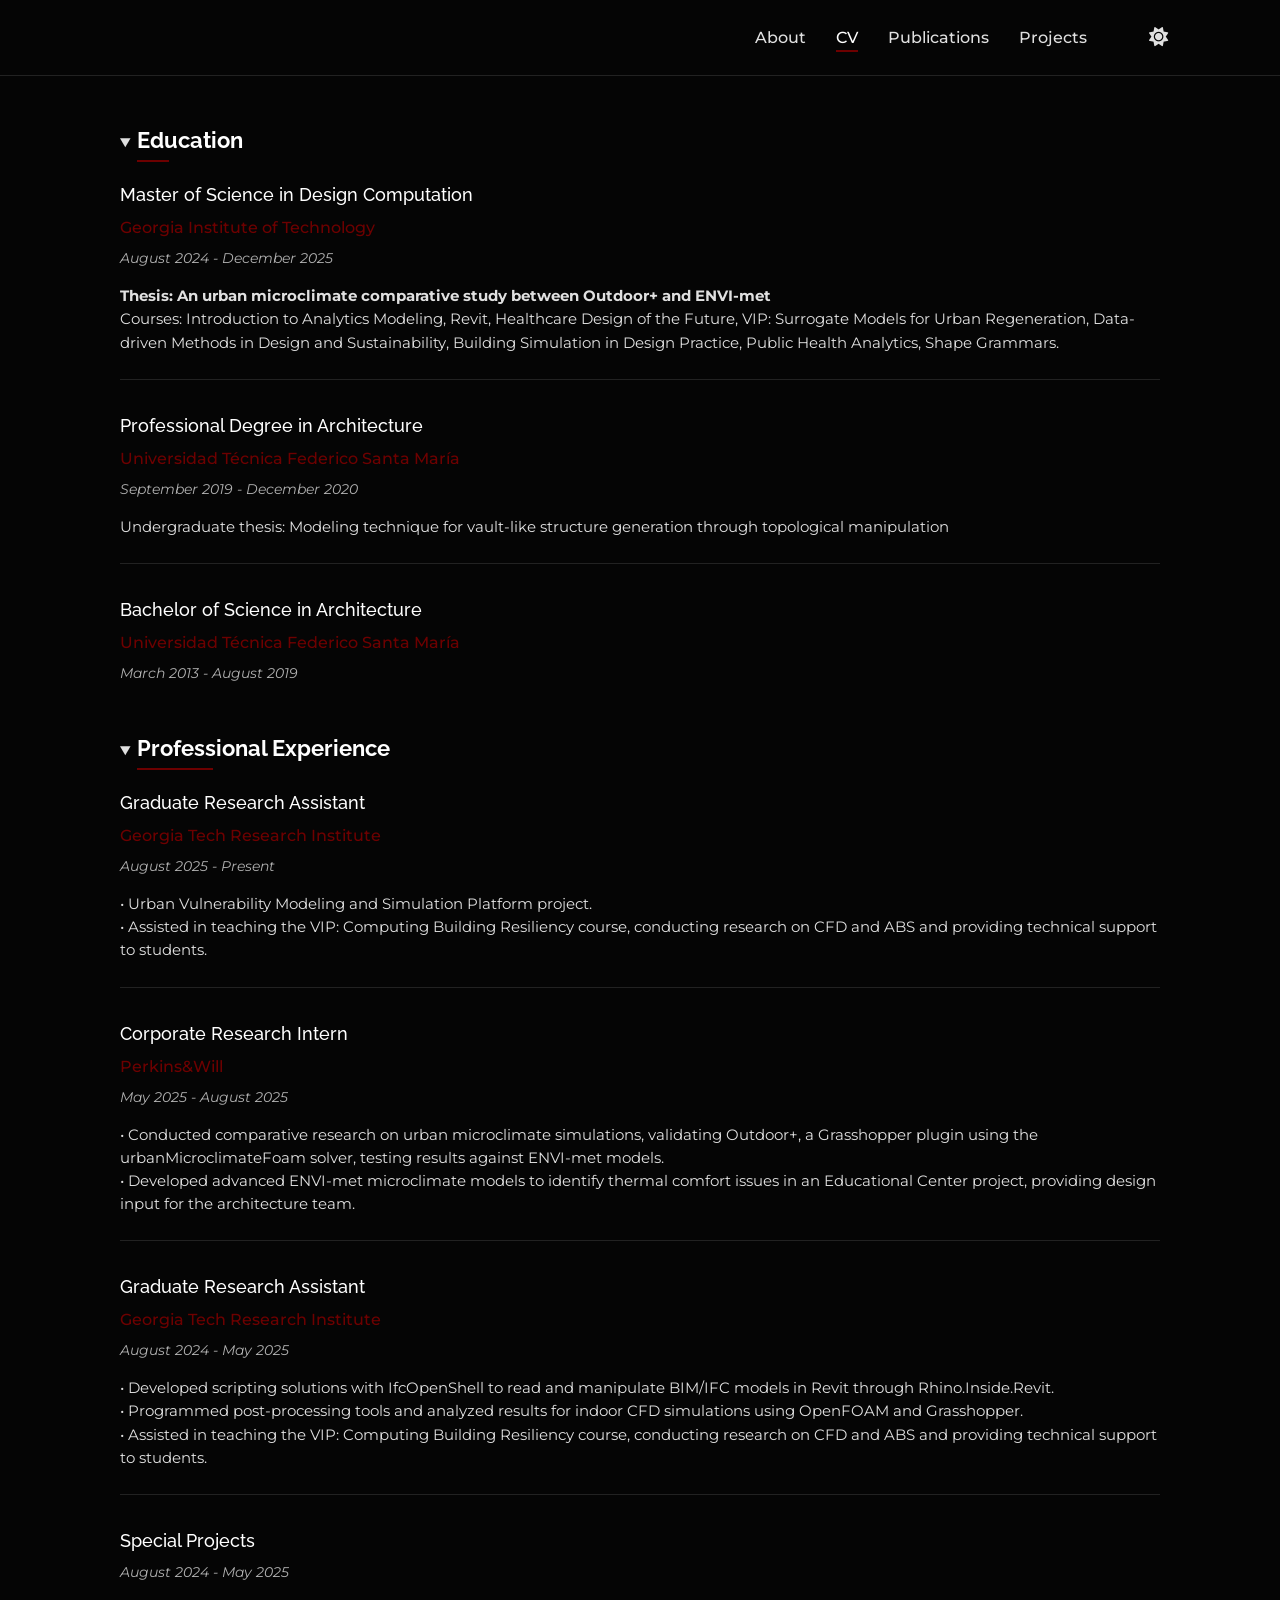
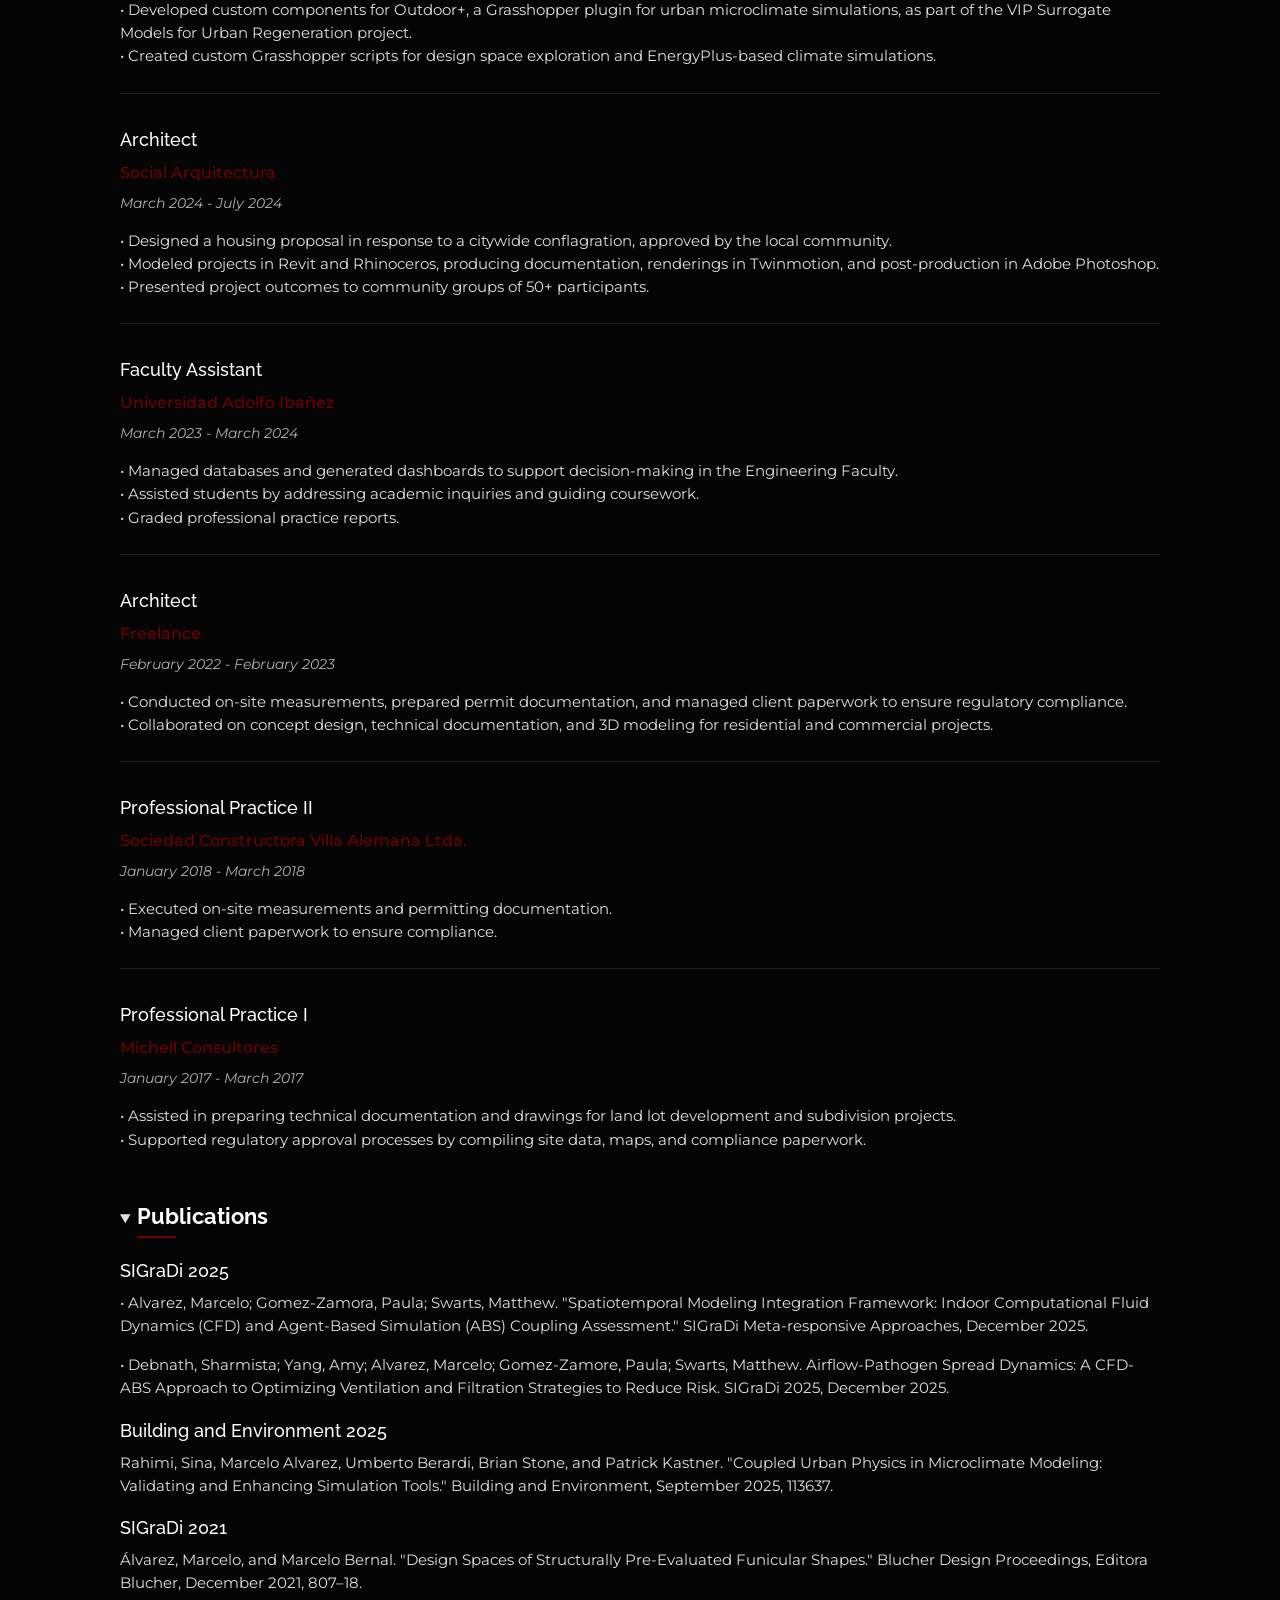
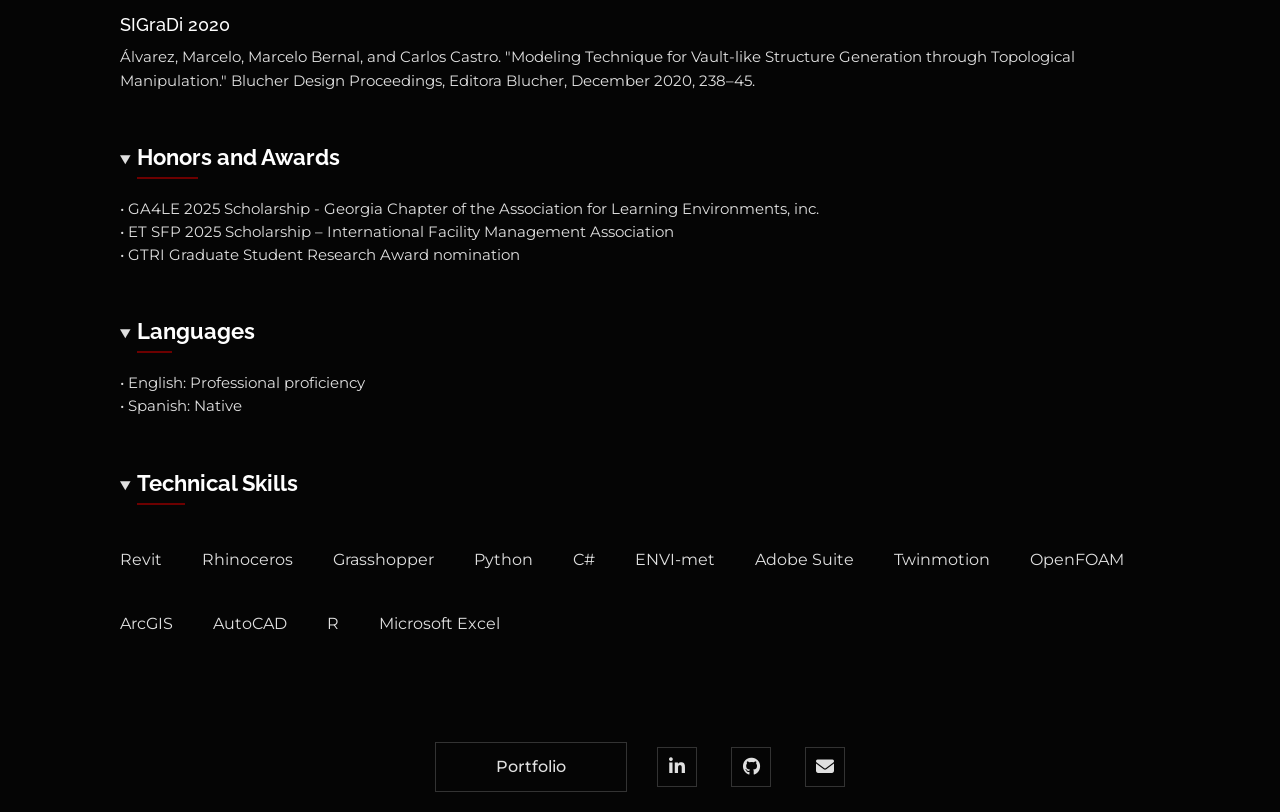
==== commit f7e2e36b: "feat: Rework projects page by deleting `_projects.html` and creating `projects.html`, add new image " ====
--- a/cv.html
+++ b/cv.html
@@ -19,7 +19,7 @@
                 <li><a href="index.html">About</a></li>
                 <li><a href="cv.html" class="active">CV</a></li>
                 <li><a href="publications.html">Publications</a></li>
-                <!-- <li><a href="projects.html">Projects</a></li> -->
+                <li><a href="projects.html">Projects</a></li>
                 <li>
                     <button id="theme-toggle" class="theme-toggle" aria-label="Toggle Dark Mode">
                         <i class="fas fa-sun"></i>
@@ -33,8 +33,8 @@
     <div class="container">
         <div class="cv-content">
             <!-- Education Section -->
-            <div class="section">
-                <h2 class="section-title">Education</h2>
+            <details class="section cv-details" open>
+                <summary class="cv-summary"><h2 class="section-title">Education</h2></summary>
 
                 <div class="entry">
                     <h3 class="entry-title">Master of Science in Design Computation</h3>
@@ -64,11 +64,11 @@
                     <h4 class="entry-subtitle">Universidad Técnica Federico Santa María</h4>
                     <div class="entry-date">March 2013 - August 2019</div>
                 </div>
-            </div>
+            </details>
 
             <!-- Experience Section -->
-            <div class="section">
-                <h2 class="section-title">Professional Experience</h2>
+            <details class="section cv-details" open>
+                <summary class="cv-summary"><h2 class="section-title">Professional Experience</h2></summary>
 
                 <div class="entry">
                     <h3 class="entry-title">Graduate Research Assistant</h3>
@@ -163,10 +163,10 @@
                     <p class="entry-description">• Supported regulatory approval processes by compiling site data, maps,
                         and compliance paperwork.</p>
                 </div>
-            </div>
-
-            <div class="section">
-                <h2 class="section-title">Publications</h2>
+            </details>
+
+            <details class="section cv-details" open>
+                <summary class="cv-summary"><h2 class="section-title">Publications</h2></summary>
                 <div class="entry">
                     <h3 class="entry-title">SIGraDi 2025</h3>
                     <p class="entry-description" style="padding-bottom: 1rem;">• Alvarez, Marcelo; Gomez-Zamora, Paula;
@@ -195,10 +195,10 @@
                         Technique for Vault-like Structure Generation through Topological Manipulation." Blucher Design
                         Proceedings, Editora Blucher, December 2020, 238–45.</p>
                 </div>
-            </div>
-
-            <div class="section">
-                <h2 class="section-title">Honors and Awards</h2>
+            </details>
+
+            <details class="section cv-details" open>
+                <summary class="cv-summary"><h2 class="section-title">Honors and Awards</h2></summary>
                 <div class="entry">
                     <p class="entry-description">• GA4LE 2025 Scholarship - Georgia Chapter of the Association for
                         Learning Environments, inc.</p>
@@ -206,19 +206,19 @@
                         Association</p>
                     <p class="entry-description">• GTRI Graduate Student Research Award nomination</p>
                 </div>
-            </div>
-
-            <div class="section">
-                <h2 class="section-title">Languages</h2>
+            </details>
+
+            <details class="section cv-details" open>
+                <summary class="cv-summary"><h2 class="section-title">Languages</h2></summary>
                 <div class="entry">
                     <p class="entry-description">• English: Professional proficiency</p>
                     <p class="entry-description">• Spanish: Native</p>
                 </div>
-            </div>
+            </details>
 
             <!-- Skills Section -->
-            <div class="section">
-                <h2 class="section-title">Technical Skills</h2>
+            <details class="section cv-details" open>
+                <summary class="cv-summary"><h2 class="section-title">Technical Skills</h2></summary>
 
                 <ul class="skills-list">
                     <li class="skill-item">Revit</li>
@@ -235,12 +235,12 @@
                     <li class="skill-item">R</li>
                     <li class="skill-item">Microsoft Excel</li>
                 </ul>
-            </div>
+            </details>
         </div>
         <div class="social-section">
             <!-- Portfolio Button -->
             <a href="#" class="portfolio-button">
-                <i class="fas fa-briefcase"></i> View My Portfolio
+                Portfolio
             </a>
 
             <!-- Social Icons -->
--- a/styles.css
+++ b/styles.css
@@ -47,7 +47,7 @@
     background-color: var(--bg-color);
     font-family: 'Montserrat', sans-serif;
     position: relative;
-    overflow-x: hidden;
+    overflow-x: clip;
     transition: background-color 0.3s ease, color 0.3s ease;
 }
 
@@ -72,6 +72,10 @@
 nav {
     padding: 20px 0;
     border-bottom: 1px solid var(--nav-border);
+    position: sticky;
+    top: 0;
+    z-index: 1000;
+    background-color: var(--bg-color);
 }
 
 .nav-container {
@@ -331,9 +335,12 @@
 /* Social section */
 .social-section {
     display: flex;
-    flex-direction: column;
+    flex-direction: row;
+    justify-content: center;
     align-items: center;
-    margin-top: 25px;
+    margin-top: 10px;
+    gap: 30px;
+    padding-bottom: 20px;
 }
 
 /* Portfolio Button */
@@ -349,7 +356,7 @@
     font-size: 16px;
     font-weight: 500;
     text-decoration: none;
-    margin-bottom: 25px;
+    margin-bottom: 0;
     transition: all 0.3s ease;
     position: relative;
     overflow: hidden;
@@ -448,6 +455,17 @@
     background-color: var(--accent-color);
 }
 
+.cv-summary {
+    cursor: pointer;
+    user-select: none;
+    outline: none;
+    transition: color 0.3s ease;
+}
+
+.cv-summary:hover .section-title {
+    color: var(--accent-color);
+}
+
 .entry {
     margin-bottom: 2rem;
     padding-bottom: 1.5rem;
@@ -505,10 +523,22 @@
 
 .page-title {
     font-family: 'Raleway', sans-serif;
-    font-size: 32px;
-    margin-bottom: 2rem;
-    color: var(--active-color);
+    font-size: 22px;
+    color: var(--active-color);
+    margin-bottom: 1.5rem;
+    position: relative;
+    display: inline-block;
     letter-spacing: 0.5px;
+}
+
+.page-title:after {
+    content: '';
+    position: absolute;
+    width: 30%;
+    height: 2px;
+    bottom: -5px;
+    left: 0;
+    background-color: var(--accent-color);
 }
 
 .publication-list {
@@ -528,7 +558,7 @@
 
 .publication-title {
     font-family: 'Raleway', sans-serif;
-    font-size: 20px;
+    font-size: 18px;
     color: var(--active-color);
     margin-bottom: 0.75rem;
     font-weight: 500;
@@ -546,7 +576,7 @@
     font-style: italic;
     margin-bottom: 0.5rem;
     color: var(--text-muted);
-    font-size: 15px;
+    font-size: 14.5px;
 }
 
 .publication-year {
@@ -555,8 +585,27 @@
     margin-bottom: 1rem;
 }
 
+.publication-details {
+    margin-bottom: 1.5rem;
+}
+
+.publication-summary {
+    cursor: pointer;
+    font-weight: 500;
+    font-size: 14.5px;
+    color: var(--accent-color);
+    margin-bottom: 0.5rem;
+    transition: color 0.3s ease;
+    user-select: none;
+    outline: none;
+}
+
+.publication-summary:hover {
+    color: var(--active-color);
+}
+
 .publication-abstract {
-    margin-bottom: 1rem;
+    margin-top: 0.5rem;
     font-size: 14.5px;
     line-height: 1.6;
 }
@@ -623,6 +672,11 @@
         padding: 2rem 0;
     }
 
+    .social-section {
+        flex-direction: column;
+        gap: 20px;
+    }
+
     .skills-grid {
         /* For CV skills if grid is used */
         grid-template-columns: 1fr;
@@ -632,11 +686,98 @@
         gap: 1.5rem;
     }
 
-    .page-title {
-        font-size: 28px;
-    }
-
     .publication-title {
         font-size: 18px;
     }
+
+    .projects-grid {
+        grid-template-columns: 1fr;
+    }
+}
+
+/* Projects Page Specifics */
+.projects-content {
+    padding: 3rem 0;
+    max-width: 65rem;
+    margin: 0 auto;
+}
+
+.projects-grid {
+    display: grid;
+    grid-template-columns: repeat(auto-fill, minmax(300px, 1fr));
+    gap: 30px;
+}
+
+.project-card {
+    border: 1px solid var(--border-color);
+    margin-bottom: 20px;
+    background-color: var(--card-bg);
+    transition: all 0.3s ease;
+}
+
+.project-card:hover {
+    border-color: var(--accent-color);
+    transform: translateY(-5px);
+    box-shadow: 0 10px 20px rgba(0, 0, 0, 0.1);
+}
+
+.project-image {
+    width: 100%;
+    height: 200px;
+    object-fit: cover;
+}
+
+.project-info {
+    padding: 20px;
+}
+
+.project-title {
+    font-family: 'Raleway', sans-serif;
+    font-size: 20px;
+    color: var(--active-color);
+    margin-bottom: 10px;
+    font-weight: 500;
+}
+
+.project-category {
+    font-size: 14px;
+    color: var(--accent-color);
+    margin-bottom: 15px;
+    font-weight: 500;
+}
+
+.project-description {
+    font-size: 14.5px;
+    line-height: 1.6;
+    color: var(--text-color);
+    margin-bottom: 15px;
+}
+
+.project-link {
+    display: inline-block;
+    color: var(--accent-color);
+    text-decoration: none;
+    transition: all 0.3s ease;
+    font-weight: 500;
+    position: relative;
+}
+
+.project-link:after {
+    content: '';
+    position: absolute;
+    width: 0;
+    height: 1px;
+    bottom: -2px;
+    left: 0;
+    background-color: var(--accent-color);
+    transition: width 0.3s ease;
+}
+
+.project-link:hover {
+    color: var(--active-color);
+}
+
+.project-link:hover:after {
+    width: 100%;
+    background-color: var(--active-color);
 }
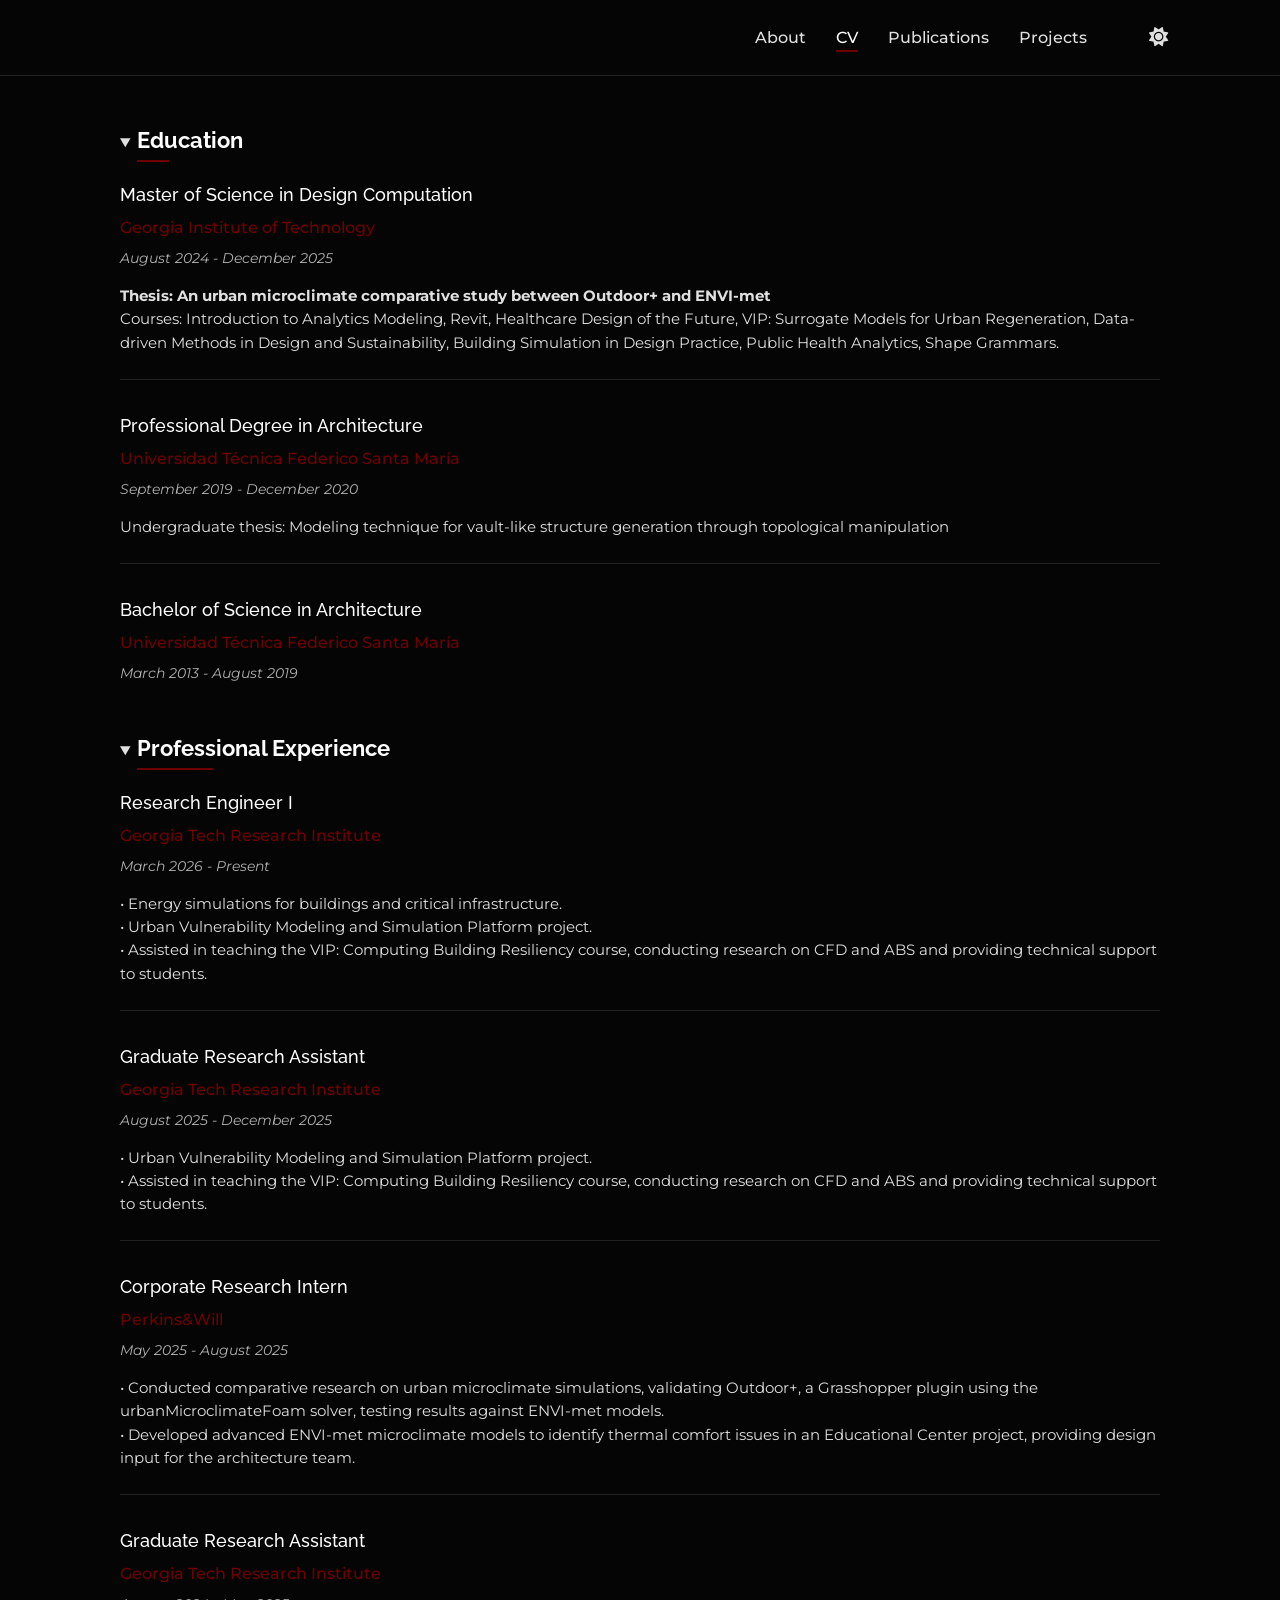
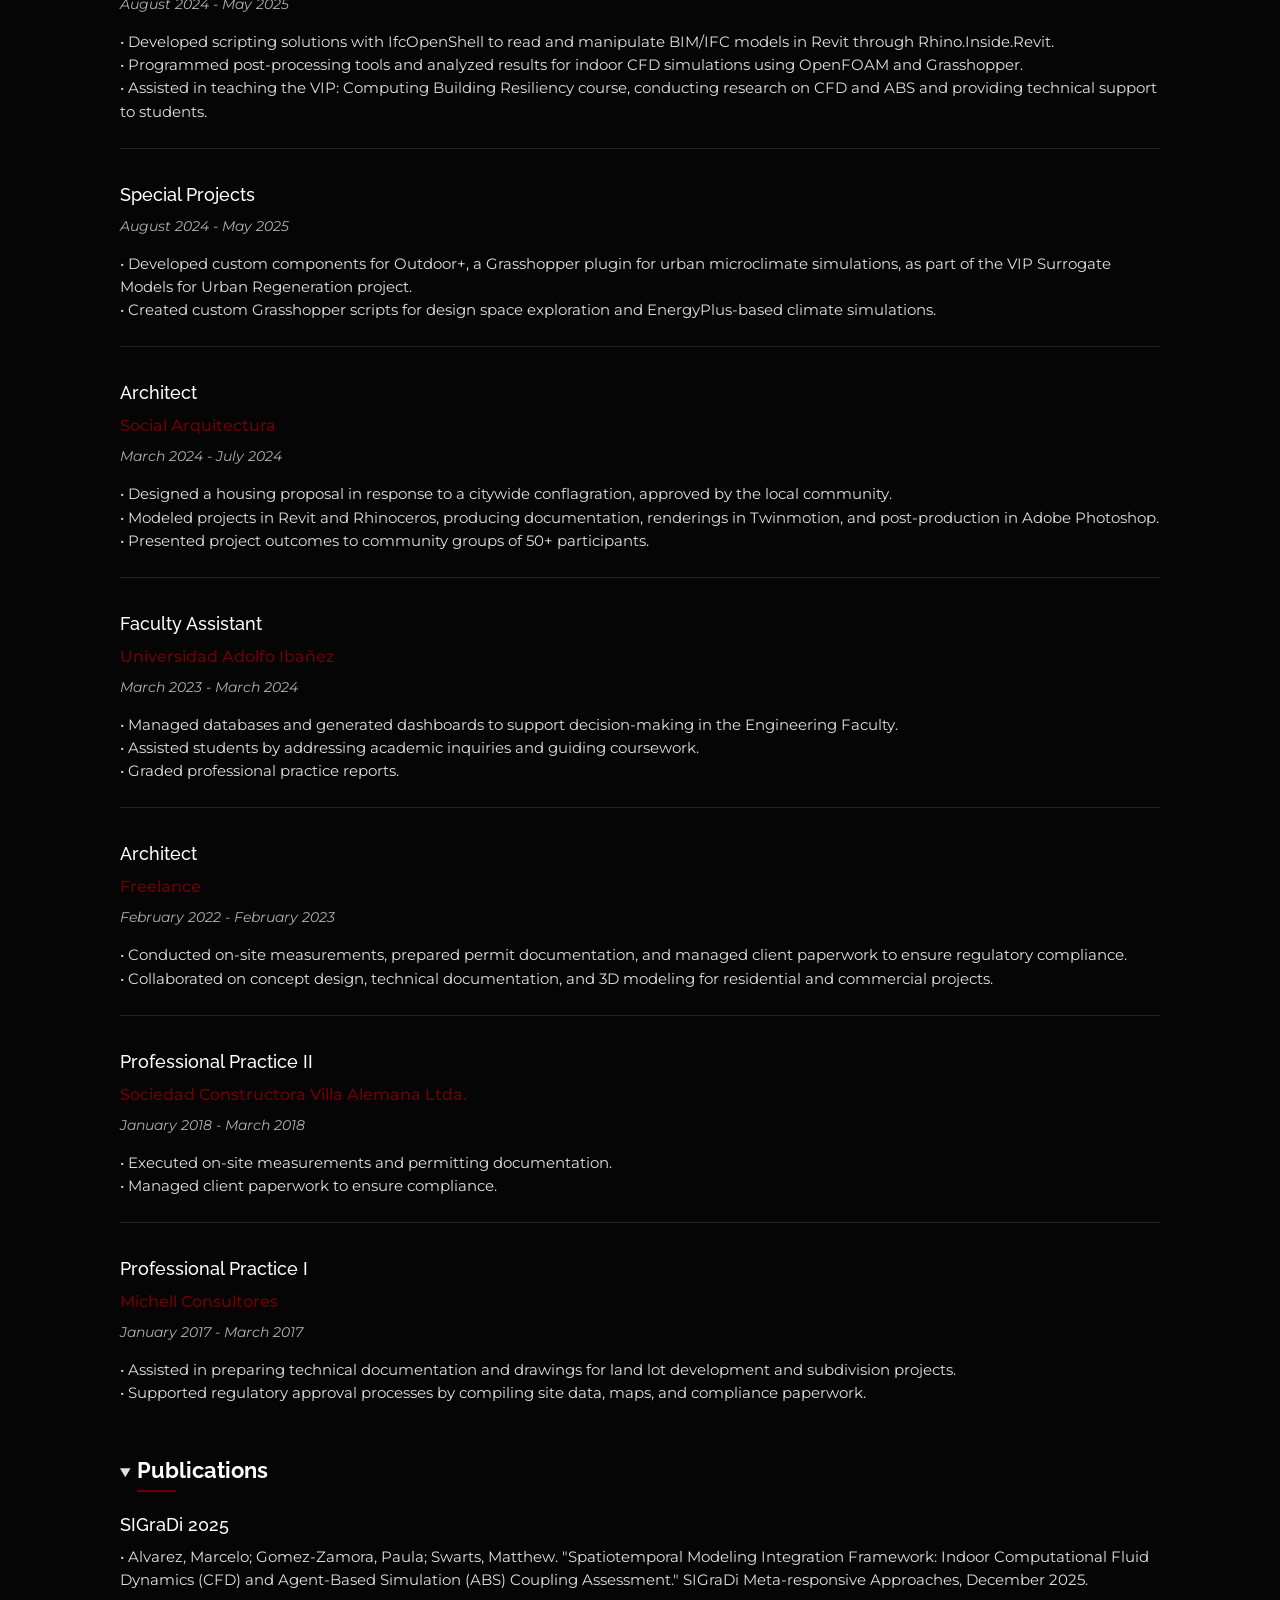
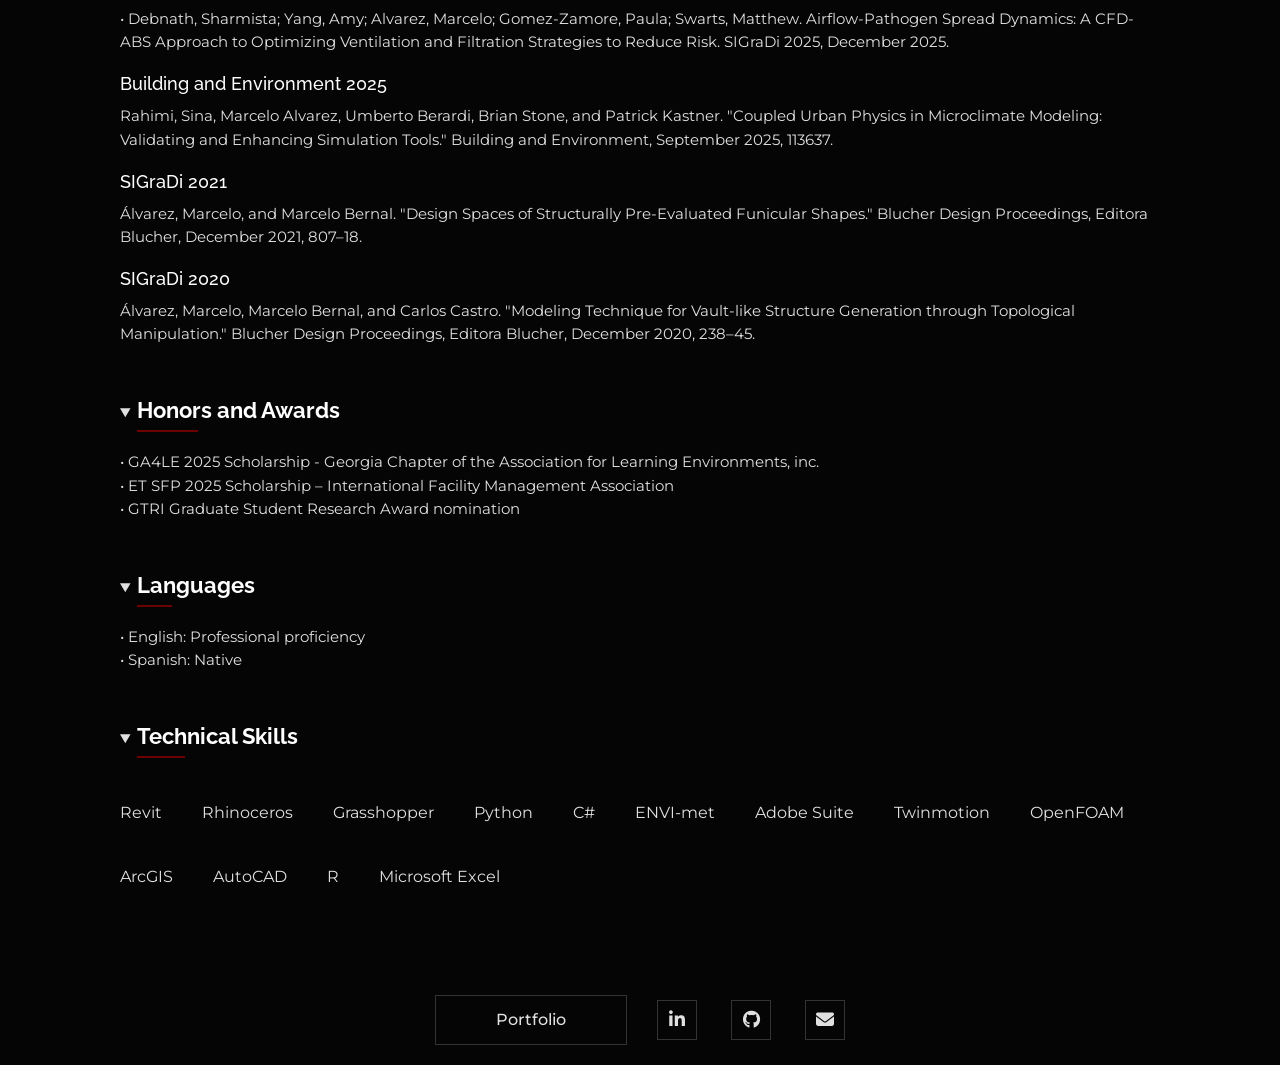
==== commit 2096b915: "updated cv" ====
--- a/cv.html
+++ b/cv.html
@@ -34,7 +34,9 @@
         <div class="cv-content">
             <!-- Education Section -->
             <details class="section cv-details" open>
-                <summary class="cv-summary"><h2 class="section-title">Education</h2></summary>
+                <summary class="cv-summary">
+                    <h2 class="section-title">Education</h2>
+                </summary>
 
                 <div class="entry">
                     <h3 class="entry-title">Master of Science in Design Computation</h3>
@@ -68,12 +70,24 @@
 
             <!-- Experience Section -->
             <details class="section cv-details" open>
-                <summary class="cv-summary"><h2 class="section-title">Professional Experience</h2></summary>
+                <summary class="cv-summary">
+                    <h2 class="section-title">Professional Experience</h2>
+                </summary>
+
+                <div class="entry">
+                    <h3 class="entry-title">Research Engineer I</h3>
+                    <h4 class="entry-subtitle">Georgia Tech Research Institute</h4>
+                    <div class="entry-date">March 2026 - Present</div>
+                    <p class="entry-description">• Energy simulations for buildings and critical infrastructure.</p>
+                    <p class="entry-description">• Urban Vulnerability Modeling and Simulation Platform project.</p>
+                    <p class="entry-description">• Assisted in teaching the VIP: Computing Building Resiliency course,
+                        conducting research on CFD and ABS and providing technical support to students.</p>
+                </div>
 
                 <div class="entry">
                     <h3 class="entry-title">Graduate Research Assistant</h3>
                     <h4 class="entry-subtitle">Georgia Tech Research Institute</h4>
-                    <div class="entry-date">August 2025 - Present</div>
+                    <div class="entry-date">August 2025 - December 2025</div>
                     <p class="entry-description">• Urban Vulnerability Modeling and Simulation Platform project.</p>
                     <p class="entry-description">• Assisted in teaching the VIP: Computing Building Resiliency course,
                         conducting research on CFD and ABS and providing technical support to students.</p>
@@ -166,7 +180,9 @@
             </details>
 
             <details class="section cv-details" open>
-                <summary class="cv-summary"><h2 class="section-title">Publications</h2></summary>
+                <summary class="cv-summary">
+                    <h2 class="section-title">Publications</h2>
+                </summary>
                 <div class="entry">
                     <h3 class="entry-title">SIGraDi 2025</h3>
                     <p class="entry-description" style="padding-bottom: 1rem;">• Alvarez, Marcelo; Gomez-Zamora, Paula;
@@ -198,7 +214,9 @@
             </details>
 
             <details class="section cv-details" open>
-                <summary class="cv-summary"><h2 class="section-title">Honors and Awards</h2></summary>
+                <summary class="cv-summary">
+                    <h2 class="section-title">Honors and Awards</h2>
+                </summary>
                 <div class="entry">
                     <p class="entry-description">• GA4LE 2025 Scholarship - Georgia Chapter of the Association for
                         Learning Environments, inc.</p>
@@ -209,7 +227,9 @@
             </details>
 
             <details class="section cv-details" open>
-                <summary class="cv-summary"><h2 class="section-title">Languages</h2></summary>
+                <summary class="cv-summary">
+                    <h2 class="section-title">Languages</h2>
+                </summary>
                 <div class="entry">
                     <p class="entry-description">• English: Professional proficiency</p>
                     <p class="entry-description">• Spanish: Native</p>
@@ -218,7 +238,9 @@
 
             <!-- Skills Section -->
             <details class="section cv-details" open>
-                <summary class="cv-summary"><h2 class="section-title">Technical Skills</h2></summary>
+                <summary class="cv-summary">
+                    <h2 class="section-title">Technical Skills</h2>
+                </summary>
 
                 <ul class="skills-list">
                     <li class="skill-item">Revit</li>
--- a/styles.css
+++ b/styles.css
@@ -44,7 +44,7 @@
 body {
     line-height: 1.5;
     color: var(--text-color);
-    background-color: var(--bg-color);
+    background-color: transparent;
     font-family: 'Montserrat', sans-serif;
     position: relative;
     overflow-x: clip;
@@ -58,7 +58,7 @@
     width: 100%;
     height: 100%;
     z-index: -1;
-    background-color: var(--bg-color);
+    background-color: transparent;
     transition: background-color 0.3s ease;
 }
 
@@ -780,4 +780,235 @@
 .project-link:hover:after {
     width: 100%;
     background-color: var(--active-color);
+}
+
+@keyframes move {
+    100% {
+        transform: translate3d(0, 0, 1px) rotate(360deg);
+    }
+}
+
+.background {
+    position: fixed;
+    width: 100vw;
+    height: 100vh;
+    top: 0;
+    left: 0;
+    background-color: transparent;
+    overflow: hidden;
+    z-index: -1;
+    opacity: 0.15;
+}
+
+.background span {
+    width: 32vmin;
+    height: 32vmin;
+    border-radius: 32vmin;
+    backface-visibility: hidden;
+    position: absolute;
+    animation: move;
+    animation-duration: 45;
+    animation-timing-function: linear;
+    animation-iteration-count: infinite;
+}
+
+
+.background span:nth-child(0) {
+    color: #ff6666;
+    top: 58%;
+    left: 25%;
+    animation-duration: 17s;
+    animation-delay: -46s;
+    transform-origin: 20vw 25vh;
+    box-shadow: 64vmin 0 8.785637058167211vmin currentColor;
+}
+
+.background span:nth-child(1) {
+    color: #ff6666;
+    top: 49%;
+    left: 80%;
+    animation-duration: 43s;
+    animation-delay: -23s;
+    transform-origin: -17vw -11vh;
+    box-shadow: -64vmin 0 8.821230984677126vmin currentColor;
+}
+
+.background span:nth-child(2) {
+    color: #ff6666;
+    top: 80%;
+    left: 69%;
+    animation-duration: 21s;
+    animation-delay: -33s;
+    transform-origin: -19vw 5vh;
+    box-shadow: -64vmin 0 8.886742752262409vmin currentColor;
+}
+
+.background span:nth-child(3) {
+    color: #8a0000;
+    top: 63%;
+    left: 45%;
+    animation-duration: 43s;
+    animation-delay: -1s;
+    transform-origin: -23vw -6vh;
+    box-shadow: 64vmin 0 8.878028927172725vmin currentColor;
+}
+
+.background span:nth-child(4) {
+    color: #8a0000;
+    top: 30%;
+    left: 96%;
+    animation-duration: 22s;
+    animation-delay: -48s;
+    transform-origin: 18vw 19vh;
+    box-shadow: 64vmin 0 8.341071685532974vmin currentColor;
+}
+
+.background span:nth-child(5) {
+    color: #ff6666;
+    top: 77%;
+    left: 62%;
+    animation-duration: 10s;
+    animation-delay: -24s;
+    transform-origin: 19vw -9vh;
+    box-shadow: -64vmin 0 8.337611777983vmin currentColor;
+}
+
+.background span:nth-child(6) {
+    color: #ff6666;
+    top: 75%;
+    left: 28%;
+    animation-duration: 16s;
+    animation-delay: -40s;
+    transform-origin: 24vw 3vh;
+    box-shadow: -64vmin 0 8.049341385105203vmin currentColor;
+}
+
+.background span:nth-child(7) {
+    color: #8a0000;
+    top: 16%;
+    left: 42%;
+    animation-duration: 55s;
+    animation-delay: -43s;
+    transform-origin: 14vw -1vh;
+    box-shadow: 64vmin 0 8.790516157199786vmin currentColor;
+}
+
+.background span:nth-child(8) {
+    color: #8a0000;
+    top: 97%;
+    left: 91%;
+    animation-duration: 43s;
+    animation-delay: -35s;
+    transform-origin: 0vw 2vh;
+    box-shadow: 64vmin 0 8.73138228819361vmin currentColor;
+}
+
+.background span:nth-child(9) {
+    color: #8a0000;
+    top: 36%;
+    left: 50%;
+    animation-duration: 23s;
+    animation-delay: -49s;
+    transform-origin: 4vw 10vh;
+    box-shadow: -64vmin 0 8.347863343865772vmin currentColor;
+}
+
+.background span:nth-child(10) {
+    color: #ff6666;
+    top: 100%;
+    left: 41%;
+    animation-duration: 29s;
+    animation-delay: -29s;
+    transform-origin: -16vw 17vh;
+    box-shadow: 64vmin 0 8.835647707585412vmin currentColor;
+}
+
+.background span:nth-child(11) {
+    color: #ff6666;
+    top: 36%;
+    left: 4%;
+    animation-duration: 26s;
+    animation-delay: -39s;
+    transform-origin: 3vw 14vh;
+    box-shadow: -64vmin 0 8.133572403384242vmin currentColor;
+}
+
+.background span:nth-child(12) {
+    color: #8a0000;
+    top: 2%;
+    left: 76%;
+    animation-duration: 8s;
+    animation-delay: -8s;
+    transform-origin: -13vw 3vh;
+    box-shadow: -64vmin 0 8.73086992942947vmin currentColor;
+}
+
+.background span:nth-child(13) {
+    color: #8a0000;
+    top: 85%;
+    left: 92%;
+    animation-duration: 15s;
+    animation-delay: -48s;
+    transform-origin: 14vw 3vh;
+    box-shadow: 64vmin 0 8.444073829066744vmin currentColor;
+}
+
+.background span:nth-child(14) {
+    color: #8a0000;
+    top: 78%;
+    left: 18%;
+    animation-duration: 25s;
+    animation-delay: -47s;
+    transform-origin: 20vw 3vh;
+    box-shadow: 64vmin 0 8.73509382586478vmin currentColor;
+}
+
+.background span:nth-child(15) {
+    color: #8a0000;
+    top: 3%;
+    left: 13%;
+    animation-duration: 25s;
+    animation-delay: -35s;
+    transform-origin: -14vw -4vh;
+    box-shadow: -64vmin 0 8.278420693597274vmin currentColor;
+}
+
+.background span:nth-child(16) {
+    color: #8a0000;
+    top: 98%;
+    left: 12%;
+    animation-duration: 21s;
+    animation-delay: -23s;
+    transform-origin: -12vw 0vh;
+    box-shadow: 64vmin 0 8.837634493239202vmin currentColor;
+}
+
+.background span:nth-child(17) {
+    color: #8a0000;
+    top: 38%;
+    left: 82%;
+    animation-duration: 23s;
+    animation-delay: -36s;
+    transform-origin: 14vw -21vh;
+    box-shadow: -64vmin 0 8.03893783748463vmin currentColor;
+}
+
+.background span:nth-child(18) {
+    color: #ff6666;
+    top: 36%;
+    left: 73%;
+    animation-duration: 8s;
+    animation-delay: -44s;
+    transform-origin: 18vw -12vh;
+    box-shadow: -64vmin 0 8.547036093363774vmin currentColor;
+}
+
+.background span:nth-child(19) {
+    color: #8a0000;
+    top: 17%;
+    left: 28%;
+    animation-duration: 55s;
+    animation-delay: -48s;
+    transform-origin: 1vw -6vh;
+    box-shadow: -64vmin 0 8.29501456736002vmin currentColor;
 }
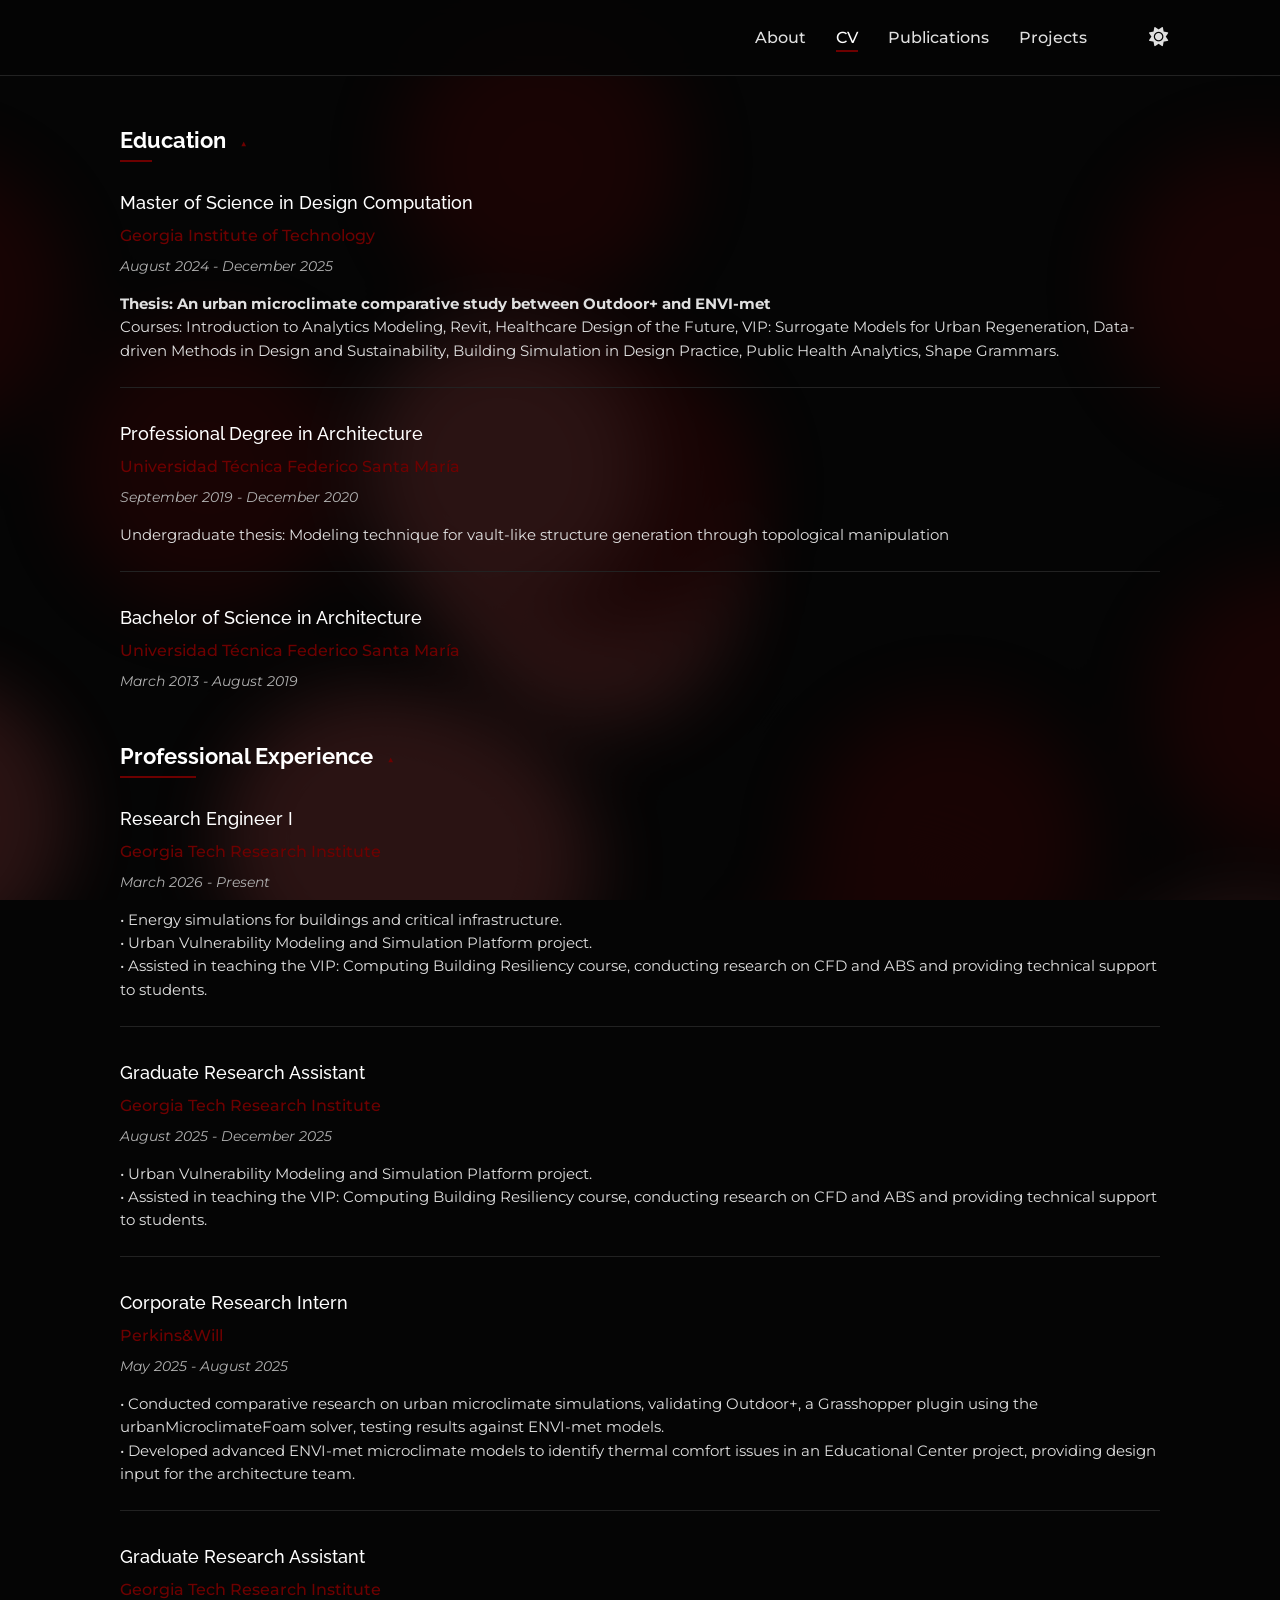
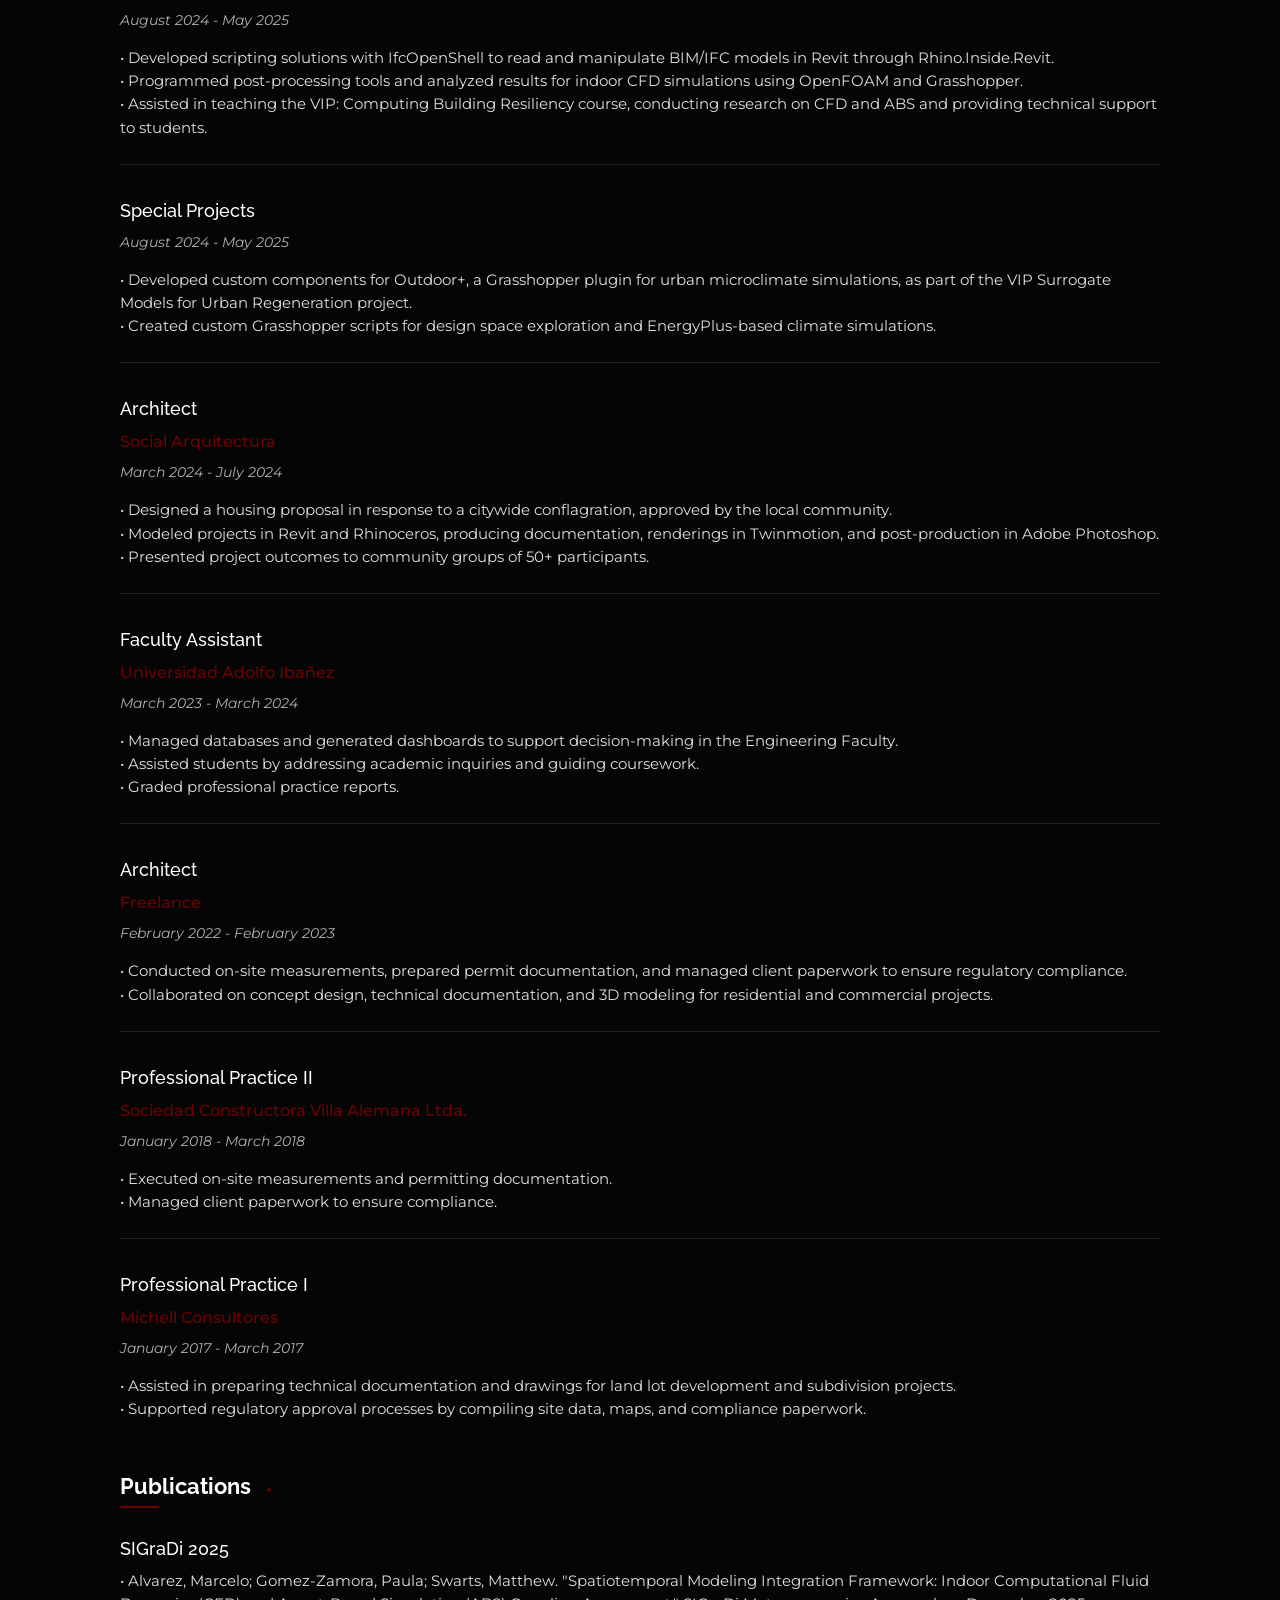
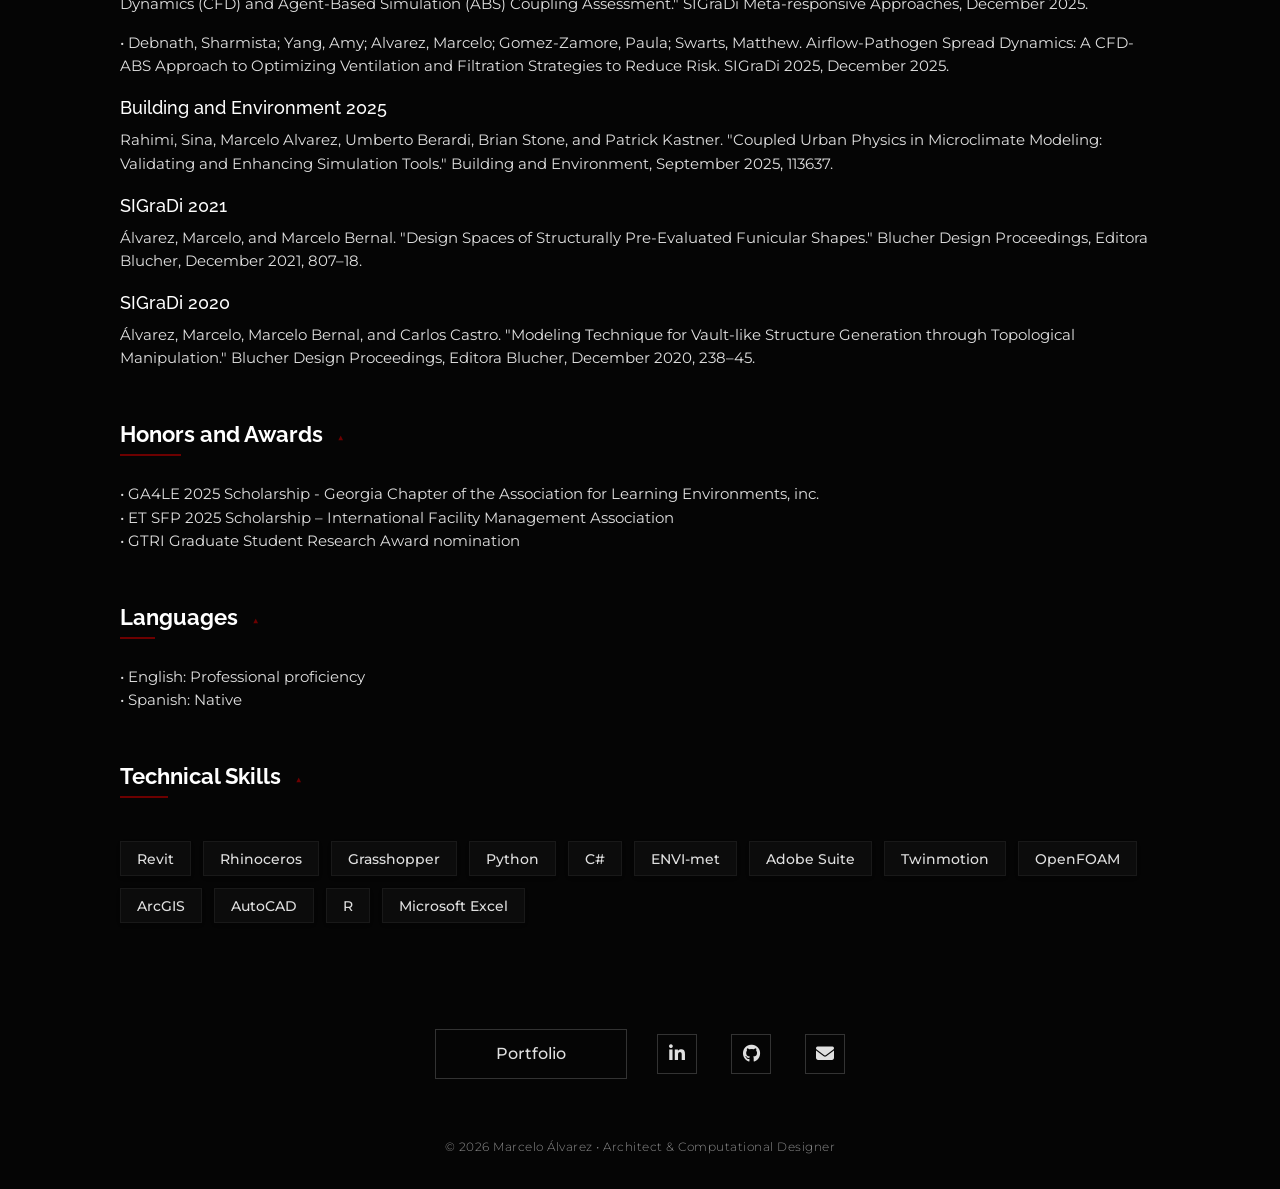
==== commit b85e49a3: "feat: add SEO metadata, mobile navigation, and site footers across all pages while standardizing ext" ====
--- a/cv.html
+++ b/cv.html
@@ -4,7 +4,11 @@
 <head>
     <meta charset="UTF-8">
     <meta name="viewport" content="width=device-width, initial-scale=1.0">
-    <title>CV | Marcelo Alvarez</title>
+    <meta name="description" content="Curriculum Vitae of Marcelo Álvarez - Architect & Computational Designer, Research Engineer at GTRI. Education, research experience, publications, and technical skills.">
+    <meta name="author" content="Marcelo Álvarez">
+    <meta property="og:title" content="CV | Marcelo Álvarez">
+    <meta property="og:description" content="Curriculum Vitae of Marcelo Álvarez - Research Engineer & Computational Designer.">
+    <meta property="og:type" content="website">
     <link rel="stylesheet" href="https://cdnjs.cloudflare.com/ajax/libs/font-awesome/6.4.0/css/all.min.css">
     <link rel="stylesheet"
         href="https://fonts.googleapis.com/css2?family=Montserrat:wght@300;400;500;600&family=Raleway:wght@400;500;600&display=swap">
@@ -12,9 +16,16 @@
 </head>
 
 <body>
+    <!-- Fixed Background -->
+    <div class="background-container" style="position: fixed; top: 0; left: 0; width: 100%; height: 100%; z-index: -1;">
+    </div>
+
     <!-- Navigation -->
     <nav>
         <div class="container nav-container">
+            <button id="menu-toggle" class="menu-toggle" aria-label="Toggle Mobile Navigation">
+                <i class="fas fa-bars"></i>
+            </button>
             <ul class="nav-links">
                 <li><a href="index.html">About</a></li>
                 <li><a href="cv.html" class="active">CV</a></li>
@@ -261,23 +272,51 @@
         </div>
         <div class="social-section">
             <!-- Portfolio Button -->
-            <a href="#" class="portfolio-button">
+            <a href="https://alvarezdmarch.github.io/portfolio2/" target="_blank" rel="noopener noreferrer" class="portfolio-button">
                 Portfolio
             </a>
 
             <!-- Social Icons -->
             <div class="social-icons">
-                <a href="#" aria-label="LinkedIn Profile">
+                <a href="https://www.linkedin.com/in/alvarezdm/" target="_blank" rel="noopener noreferrer" aria-label="LinkedIn Profile">
                     <i class="fab fa-linkedin-in"></i>
                 </a>
-                <a href="#" aria-label="GitHub Profile">
+                <a href="https://github.com/alvarezdmarch" target="_blank" rel="noopener noreferrer" aria-label="GitHub Profile">
                     <i class="fab fa-github"></i>
                 </a>
-                <a href="mailto:your.email@example.com" aria-label="Email Contact">
+                <a href="mailto:alvarezdm.arch@gmail.com" aria-label="Email Contact">
                     <i class="fas fa-envelope"></i>
                 </a>
             </div>
         </div>
+
+        <footer class="site-footer">
+            <p>© 2026 Marcelo Álvarez • Architect & Computational Designer</p>
+        </footer>
+    </div>
+
+
+    <div class="background">
+        <span></span>
+        <span></span>
+        <span></span>
+        <span></span>
+        <span></span>
+        <span></span>
+        <span></span>
+        <span></span>
+        <span></span>
+        <span></span>
+        <span></span>
+        <span></span>
+        <span></span>
+        <span></span>
+        <span></span>
+        <span></span>
+        <span></span>
+        <span></span>
+        <span></span>
+        <span></span>
     </div>
 
     <script>
--- a/styles.css
+++ b/styles.css
@@ -1,1014 +1,1156 @@
-:root {
-    --bg-color: #050505;
-    --text-color: #e0e0e0;
-    --text-muted: #b0b0b0;
-    --accent-color: #6d0000;
-    --border-color: #222;
-    --hover-bg: rgba(255, 255, 255, 0.05);
-    --card-bg: rgba(255, 255, 255, 0.03);
-    --card-border: rgba(255, 255, 255, 0.05);
-    --nav-border: #222;
-    --active-color: #ffffff;
-    --social-border: #333;
-    --social-hover-bg: rgba(201, 1, 1, 0.1);
-}
-
-html[data-theme="light"] {
-    --bg-color: #ffffff;
-    --text-color: #000000;
-    --text-muted: #555555;
-    --accent-color: #8a0000;
-    /* Slightly darker red for light mode contrast */
-    --border-color: #ddd;
-    --hover-bg: rgba(0, 0, 0, 0.05);
-    --card-bg: rgba(0, 0, 0, 0.03);
-    --card-border: rgba(0, 0, 0, 0.1);
-    --nav-border: #eee;
-    --active-color: #000000;
-    --social-border: #ccc;
-    --social-hover-bg: rgba(138, 0, 0, 0.1);
-}
-
-* {
-    margin: 0;
-    padding: 0;
-    box-sizing: border-box;
-}
-
-html {
-    overflow-y: scroll;
-    /* Force scrollbar to prevent layout shift */
-    background-color: var(--bg-color);
-}
-
-body {
-    line-height: 1.5;
-    color: var(--text-color);
-    background-color: transparent;
-    font-family: 'Montserrat', sans-serif;
-    position: relative;
-    overflow-x: clip;
-    transition: background-color 0.3s ease, color 0.3s ease;
-}
-
-.background-container {
-    position: fixed;
-    top: 0;
-    left: 0;
-    width: 100%;
-    height: 100%;
-    z-index: -1;
-    background-color: transparent;
-    transition: background-color 0.3s ease;
-}
-
-.container {
-    margin: 0 auto;
-    padding: 0 4rem;
-    max-width: 75rem;
-}
-
-/* Navigation */
-nav {
-    padding: 20px 0;
-    border-bottom: 1px solid var(--nav-border);
-    position: sticky;
-    top: 0;
-    z-index: 1000;
-    background-color: var(--bg-color);
-}
-
-.nav-container {
-    display: flex;
-    justify-content: flex-end;
-    /* Right-aligned navigation */
-    align-items: center;
-}
-
-.nav-links {
-    display: flex;
-    list-style: none;
-    gap: 30px;
-    align-items: center;
-}
-
-.nav-links a {
-    text-decoration: none;
-    color: var(--text-color);
-    font-size: 16px;
-    font-weight: 500;
-    transition: all 0.3s ease;
-    position: relative;
-    padding: 5px 0;
-}
-
-.nav-links a:after {
-    content: '';
-    position: absolute;
-    width: 0;
-    height: 2px;
-    bottom: 0;
-    left: 0;
-    background-color: var(--accent-color);
-    transition: width 0.3s ease;
-}
-
-.nav-links a:hover,
-.nav-links a.active {
-    color: var(--active-color);
-}
-
-.nav-links a:hover:after,
-.nav-links a.active:after {
-    width: 100%;
-}
-
-/* Theme Toggle Button */
-.theme-toggle {
-    background: none;
-    border: none;
-    color: var(--text-color);
-    cursor: pointer;
-    font-size: 1.2rem;
-    padding: 0.5rem;
-    margin-left: 1.5rem;
-    transition: color 0.3s ease;
-    display: flex;
-    align-items: center;
-    justify-content: center;
-}
-
-.theme-toggle:hover {
-    color: var(--accent-color);
-}
-
-/* Main Content */
-.main-content {
-    display: flex;
-    align-items: flex-start;
-    justify-content: center;
-    padding: 3rem 0;
-    gap: 5rem;
-}
-
-.left-column {
-    display: flex;
-    flex-direction: column;
-    align-items: flex-start;
-    max-width: 20rem;
-}
-
-.profile-info {
-    text-align: left;
-    margin-bottom: 2rem;
-}
-
-.profile-info h1 {
-    font-family: 'Raleway', sans-serif;
-    font-size: 32px;
-    margin-bottom: 0.5rem;
-    color: var(--active-color);
-    align-items: left;
-    letter-spacing: 0.5px;
-}
-
-.profile-info h2 {
-    font-family: 'Raleway', sans-serif;
-    font-size: 24px;
-    font-weight: 400;
-    color: var(--accent-color);
-    margin-bottom: 0.25rem;
-}
-
-.profile-info h4 {
-    font-family: 'Montserrat', sans-serif;
-    font-size: 18px;
-    font-weight: 400;
-    color: var(--text-muted);
-}
-
-.profile-image {
-    width: 250px;
-    height: 250px;
-    object-fit: cover;
-    padding-left: 0rem;
-    transition: all 0.5s ease;
-    box-shadow: 0 0 20px rgba(0, 0, 0, 0.5);
-    border: 1px solid var(--card-border);
-}
-
-.profile-image:hover {
-    box-shadow: 0 0 30px rgba(109, 0, 0, 0.2);
-    transform: scale(1.02);
-    border-color: rgba(109, 0, 0, 0.3);
-}
-
-.right-column {
-    max-width: 45rem;
-}
-
-.bio p {
-    font-size: 14.5px;
-    line-height: 1.5;
-    margin-bottom: 1.5rem;
-    margin-top: 0.75rem;
-}
-
-.bio h3 {
-    font-family: 'Raleway', sans-serif;
-    font-size: 22px;
-    color: var(--active-color);
-    margin-top: 1.5rem;
-    margin-bottom: 1rem;
-    position: relative;
-    display: inline-block;
-}
-
-.bio h3:after {
-    content: '';
-    position: absolute;
-    width: 30%;
-    height: 2px;
-    bottom: -5px;
-    left: 0;
-    background-color: var(--accent-color);
-}
-
-.bio a {
-    color: var(--accent-color);
-    text-decoration: none;
-    transition: all 0.2s ease;
-}
-
-.bio a:hover {
-    color: var(--active-color);
-}
-
-/* Skills Grid */
-.skills-list {
-    display: flex;
-    flex-wrap: wrap;
-    gap: 2.5rem;
-    align-items: center;
-    padding-top: 1.5rem;
-}
-
-.skill-item {
-    position: relative;
-    display: flex;
-    flex-direction: column;
-    align-items: center;
-    cursor: pointer;
-}
-
-.skills-list img {
-    width: 82px;
-    height: 82px;
-    transition: all 0.4s cubic-bezier(0.4, 0, 0.2, 1);
-    filter: grayscale(100%) opacity(0.7);
-    border: 2px solid transparent;
-    /* darker border for unselected state */
-    padding: 5px;
-    border-radius: 8px;
-    background: var(--card-bg);
-}
-
-.skill-item:hover img {
-    transform: translateY(-5px) scale(1.05);
-    filter: grayscale(0%) opacity(1);
-    border-color: rgba(109, 0, 0, 0.5);
-    background: var(--social-hover-bg);
-    box-shadow: 0 10px 20px -10px rgba(0, 0, 0, 0.5);
-}
-
-.skill-info {
-    position: absolute;
-    bottom: 110%;
-    left: 50%;
-    transform: translateX(-50%) translateY(5px);
-    background-color: rgba(10, 10, 10, 0.95);
-    color: #fff;
-    padding: 8px 16px;
-    border-radius: 4px;
-    font-size: 13px;
-    letter-spacing: 0.5px;
-    white-space: nowrap;
-    pointer-events: none;
-    opacity: 0;
-    visibility: hidden;
-    transition: all 0.3s cubic-bezier(0.4, 0, 0.2, 1);
-    border: 1px solid rgba(109, 0, 0, 0.4);
-    z-index: 100;
-    width: max-content;
-    max-width: 500px;
-    box-shadow: 0 5px 15px rgba(0, 0, 0, 0.5);
-    backdrop-filter: blur(5px);
-}
-
-.skill-item:hover .skill-info {
-    opacity: 1;
-    visibility: visible;
-    transform: translateX(-50%) translateY(0);
-}
-
-.skill-info:after {
-    content: '';
-    position: absolute;
-    top: 100%;
-    left: 50%;
-    margin-left: -5px;
-    border-width: 5px;
-    border-style: solid;
-    border-color: #6d0000 transparent transparent transparent;
-}
-
-/* Light Mode specific icon adjustments */
-html[data-theme="light"] .skills-list img {
-    filter: grayscale(100%) invert(1) opacity(0.8);
-}
-
-html[data-theme="light"] .skill-item:hover img {
-    /* Keep inverted on hover so they differ from the dark-mode optimized originals */
-    filter: grayscale(0%) invert(1) opacity(1);
-}
-
-/* Social section */
-.social-section {
-    display: flex;
-    flex-direction: row;
-    justify-content: center;
-    align-items: center;
-    margin-top: 10px;
-    gap: 30px;
-    padding-bottom: 20px;
-}
-
-/* Portfolio Button */
-.portfolio-button {
-    display: flex;
-    align-items: center;
-    justify-content: center;
-    gap: 10px;
-    background-color: transparent;
-    color: var(--text-color);
-    border: 1px solid var(--social-border);
-    padding: 12px 60px;
-    font-size: 16px;
-    font-weight: 500;
-    text-decoration: none;
-    margin-bottom: 0;
-    transition: all 0.3s ease;
-    position: relative;
-    overflow: hidden;
-}
-
-.portfolio-button:before {
-    content: '';
-    position: absolute;
-    top: 0;
-    left: -100%;
-    width: 100%;
-    height: 100%;
-    background: var(--social-hover-bg);
-    transition: all 0.3s ease;
-}
-
-.portfolio-button:hover {
-    color: var(--active-color);
-    border-color: var(--accent-color);
-}
-
-.portfolio-button:hover:before {
-    left: 0;
-}
-
-/* Social Icons */
-.social-icons {
-    display: flex;
-    justify-content: center;
-    gap: 2.15rem;
-}
-
-.social-icons a {
-    display: flex;
-    align-items: center;
-    justify-content: center;
-    width: 40px;
-    height: 40px;
-    background-color: transparent;
-    border: 1px solid var(--social-border);
-    color: var(--text-color);
-    font-size: 18px;
-    text-decoration: none;
-    transition: all 0.3s ease;
-    position: relative;
-    overflow: hidden;
-}
-
-.social-icons a:before {
-    content: '';
-    position: absolute;
-    top: 0;
-    left: -100%;
-    width: 100%;
-    height: 100%;
-    background: var(--social-hover-bg);
-    transition: all 0.3s ease;
-}
-
-.social-icons a:hover {
-    color: var(--active-color);
-    border-color: var(--accent-color);
-}
-
-.social-icons a:hover:before {
-    left: 0;
-}
-
-/* CV Page Specifics */
-.cv-content {
-    padding: 3rem 0;
-    max-width: 65rem;
-    margin: 0 auto;
-}
-
-.section {
-    margin-bottom: 3rem;
-}
-
-.section-title {
-    font-family: 'Raleway', sans-serif;
-    font-size: 22px;
-    color: var(--active-color);
-    margin-bottom: 1.5rem;
-    position: relative;
-    display: inline-block;
-}
-
-.section-title:after {
-    content: '';
-    position: absolute;
-    width: 30%;
-    height: 2px;
-    bottom: -5px;
-    left: 0;
-    background-color: var(--accent-color);
-}
-
-.cv-summary {
-    cursor: pointer;
-    user-select: none;
-    outline: none;
-    transition: color 0.3s ease;
-}
-
-.cv-summary:hover .section-title {
-    color: var(--accent-color);
-}
-
-.entry {
-    margin-bottom: 2rem;
-    padding-bottom: 1.5rem;
-    border-bottom: 1px solid var(--border-color);
-}
-
-.entry:last-child {
-    border-bottom: none;
-    padding-bottom: 0;
-}
-
-.entry-title {
-    font-family: 'Raleway', sans-serif;
-    font-size: 18px;
-    color: var(--active-color);
-    margin-bottom: 0.5rem;
-    font-weight: 500;
-}
-
-.entry-subtitle {
-    font-size: 16px;
-    color: var(--accent-color);
-    margin-bottom: 0.5rem;
-    font-weight: 500;
-}
-
-.entry-date {
-    font-size: 14px;
-    color: var(--text-muted);
-    margin-bottom: 1rem;
-    font-style: italic;
-}
-
-.entry-description {
-    font-size: 14.5px;
-    line-height: 1.6;
-    color: var(--text-color);
-}
-
-.entry-description ul {
-    margin-left: 1.5rem;
-    margin-top: 0.5rem;
-}
-
-.entry-description li {
-    margin-bottom: 0.25rem;
-}
-
-/* Publications Page Specifics */
-.publications-content {
-    padding: 3rem 0;
-    max-width: 65rem;
-    margin: 0 auto;
-}
-
-.page-title {
-    font-family: 'Raleway', sans-serif;
-    font-size: 22px;
-    color: var(--active-color);
-    margin-bottom: 1.5rem;
-    position: relative;
-    display: inline-block;
-    letter-spacing: 0.5px;
-}
-
-.page-title:after {
-    content: '';
-    position: absolute;
-    width: 30%;
-    height: 2px;
-    bottom: -5px;
-    left: 0;
-    background-color: var(--accent-color);
-}
-
-.publication-list {
-    list-style: none;
-}
-
-.publication-item {
-    margin-bottom: 2.5rem;
-    padding-bottom: 2rem;
-    border-bottom: 1px solid var(--border-color);
-}
-
-.publication-item:last-child {
-    border-bottom: none;
-    padding-bottom: 0;
-}
-
-.publication-title {
-    font-family: 'Raleway', sans-serif;
-    font-size: 18px;
-    color: var(--active-color);
-    margin-bottom: 0.75rem;
-    font-weight: 500;
-    line-height: 1.3;
-}
-
-.publication-authors {
-    font-size: 16px;
-    color: var(--accent-color);
-    margin-bottom: 0.5rem;
-    font-weight: 500;
-}
-
-.publication-journal {
-    font-style: italic;
-    margin-bottom: 0.5rem;
-    color: var(--text-muted);
-    font-size: 14.5px;
-}
-
-.publication-year {
-    font-size: 14px;
-    color: var(--text-muted);
-    margin-bottom: 1rem;
-}
-
-.publication-details {
-    margin-bottom: 1.5rem;
-}
-
-.publication-summary {
-    cursor: pointer;
-    font-weight: 500;
-    font-size: 14.5px;
-    color: var(--accent-color);
-    margin-bottom: 0.5rem;
-    transition: color 0.3s ease;
-    user-select: none;
-    outline: none;
-}
-
-.publication-summary:hover {
-    color: var(--active-color);
-}
-
-.publication-abstract {
-    margin-top: 0.5rem;
-    font-size: 14.5px;
-    line-height: 1.6;
-}
-
-.publication-link {
-    display: inline-block;
-    color: var(--accent-color);
-    text-decoration: none;
-    transition: all 0.3s ease;
-    font-weight: 500;
-    position: relative;
-}
-
-.publication-link:after {
-    content: '';
-    position: absolute;
-    width: 0;
-    height: 1px;
-    bottom: -2px;
-    left: 0;
-    background-color: var(--accent-color);
-    transition: width 0.3s ease;
-}
-
-.publication-link:hover {
-    color: var(--active-color);
-}
-
-.publication-link:hover:after {
-    width: 100%;
-    background-color: var(--active-color);
-}
-
-
-/* Responsive Design */
-@media (max-width: 768px) {
-
-    /* Global Container Padding */
-    .container {
-        padding: 0 2rem;
-    }
-
-    .main-content {
-        flex-direction: column;
-        gap: 40px;
-    }
-
-    .left-column,
-    .right-column {
-        max-width: 100%;
-    }
-
-    .nav-links {
-        gap: 20px;
-    }
-
-    .skill-info {
-        max-width: 150px;
-    }
-
-    /* CV/Publications Responsive */
-    .cv-content,
-    .publications-content {
-        padding: 2rem 0;
-    }
-
-    .social-section {
-        flex-direction: column;
-        gap: 20px;
-    }
-
-    .skills-grid {
-        /* For CV skills if grid is used */
-        grid-template-columns: 1fr;
-    }
-
-    .social-icons {
-        gap: 1.5rem;
-    }
-
-    .publication-title {
-        font-size: 18px;
-    }
-
-    .projects-grid {
-        grid-template-columns: 1fr;
-    }
-}
-
-/* Projects Page Specifics */
-.projects-content {
-    padding: 3rem 0;
-    max-width: 65rem;
-    margin: 0 auto;
-}
-
-.projects-grid {
-    display: grid;
-    grid-template-columns: repeat(auto-fill, minmax(300px, 1fr));
-    gap: 30px;
-}
-
-.project-card {
-    border: 1px solid var(--border-color);
-    margin-bottom: 20px;
-    background-color: var(--card-bg);
-    transition: all 0.3s ease;
-}
-
-.project-card:hover {
-    border-color: var(--accent-color);
-    transform: translateY(-5px);
-    box-shadow: 0 10px 20px rgba(0, 0, 0, 0.1);
-}
-
-.project-image {
-    width: 100%;
-    height: 200px;
-    object-fit: cover;
-}
-
-.project-info {
-    padding: 20px;
-}
-
-.project-title {
-    font-family: 'Raleway', sans-serif;
-    font-size: 20px;
-    color: var(--active-color);
-    margin-bottom: 10px;
-    font-weight: 500;
-}
-
-.project-category {
-    font-size: 14px;
-    color: var(--accent-color);
-    margin-bottom: 15px;
-    font-weight: 500;
-}
-
-.project-description {
-    font-size: 14.5px;
-    line-height: 1.6;
-    color: var(--text-color);
-    margin-bottom: 15px;
-}
-
-.project-link {
-    display: inline-block;
-    color: var(--accent-color);
-    text-decoration: none;
-    transition: all 0.3s ease;
-    font-weight: 500;
-    position: relative;
-}
-
-.project-link:after {
-    content: '';
-    position: absolute;
-    width: 0;
-    height: 1px;
-    bottom: -2px;
-    left: 0;
-    background-color: var(--accent-color);
-    transition: width 0.3s ease;
-}
-
-.project-link:hover {
-    color: var(--active-color);
-}
-
-.project-link:hover:after {
-    width: 100%;
-    background-color: var(--active-color);
-}
-
-@keyframes move {
-    100% {
-        transform: translate3d(0, 0, 1px) rotate(360deg);
-    }
-}
-
-.background {
-    position: fixed;
-    width: 100vw;
-    height: 100vh;
-    top: 0;
-    left: 0;
-    background-color: transparent;
-    overflow: hidden;
-    z-index: -1;
-    opacity: 0.15;
-}
-
-.background span {
-    width: 32vmin;
-    height: 32vmin;
-    border-radius: 32vmin;
-    backface-visibility: hidden;
-    position: absolute;
-    animation: move;
-    animation-duration: 45;
-    animation-timing-function: linear;
-    animation-iteration-count: infinite;
-}
-
-
-.background span:nth-child(0) {
-    color: #ff6666;
-    top: 58%;
-    left: 25%;
-    animation-duration: 17s;
-    animation-delay: -46s;
-    transform-origin: 20vw 25vh;
-    box-shadow: 64vmin 0 8.785637058167211vmin currentColor;
-}
-
-.background span:nth-child(1) {
-    color: #ff6666;
-    top: 49%;
-    left: 80%;
-    animation-duration: 43s;
-    animation-delay: -23s;
-    transform-origin: -17vw -11vh;
-    box-shadow: -64vmin 0 8.821230984677126vmin currentColor;
-}
-
-.background span:nth-child(2) {
-    color: #ff6666;
-    top: 80%;
-    left: 69%;
-    animation-duration: 21s;
-    animation-delay: -33s;
-    transform-origin: -19vw 5vh;
-    box-shadow: -64vmin 0 8.886742752262409vmin currentColor;
-}
-
-.background span:nth-child(3) {
-    color: #8a0000;
-    top: 63%;
-    left: 45%;
-    animation-duration: 43s;
-    animation-delay: -1s;
-    transform-origin: -23vw -6vh;
-    box-shadow: 64vmin 0 8.878028927172725vmin currentColor;
-}
-
-.background span:nth-child(4) {
-    color: #8a0000;
-    top: 30%;
-    left: 96%;
-    animation-duration: 22s;
-    animation-delay: -48s;
-    transform-origin: 18vw 19vh;
-    box-shadow: 64vmin 0 8.341071685532974vmin currentColor;
-}
-
-.background span:nth-child(5) {
-    color: #ff6666;
-    top: 77%;
-    left: 62%;
-    animation-duration: 10s;
-    animation-delay: -24s;
-    transform-origin: 19vw -9vh;
-    box-shadow: -64vmin 0 8.337611777983vmin currentColor;
-}
-
-.background span:nth-child(6) {
-    color: #ff6666;
-    top: 75%;
-    left: 28%;
-    animation-duration: 16s;
-    animation-delay: -40s;
-    transform-origin: 24vw 3vh;
-    box-shadow: -64vmin 0 8.049341385105203vmin currentColor;
-}
-
-.background span:nth-child(7) {
-    color: #8a0000;
-    top: 16%;
-    left: 42%;
-    animation-duration: 55s;
-    animation-delay: -43s;
-    transform-origin: 14vw -1vh;
-    box-shadow: 64vmin 0 8.790516157199786vmin currentColor;
-}
-
-.background span:nth-child(8) {
-    color: #8a0000;
-    top: 97%;
-    left: 91%;
-    animation-duration: 43s;
-    animation-delay: -35s;
-    transform-origin: 0vw 2vh;
-    box-shadow: 64vmin 0 8.73138228819361vmin currentColor;
-}
-
-.background span:nth-child(9) {
-    color: #8a0000;
-    top: 36%;
-    left: 50%;
-    animation-duration: 23s;
-    animation-delay: -49s;
-    transform-origin: 4vw 10vh;
-    box-shadow: -64vmin 0 8.347863343865772vmin currentColor;
-}
-
-.background span:nth-child(10) {
-    color: #ff6666;
-    top: 100%;
-    left: 41%;
-    animation-duration: 29s;
-    animation-delay: -29s;
-    transform-origin: -16vw 17vh;
-    box-shadow: 64vmin 0 8.835647707585412vmin currentColor;
-}
-
-.background span:nth-child(11) {
-    color: #ff6666;
-    top: 36%;
-    left: 4%;
-    animation-duration: 26s;
-    animation-delay: -39s;
-    transform-origin: 3vw 14vh;
-    box-shadow: -64vmin 0 8.133572403384242vmin currentColor;
-}
-
-.background span:nth-child(12) {
-    color: #8a0000;
-    top: 2%;
-    left: 76%;
-    animation-duration: 8s;
-    animation-delay: -8s;
-    transform-origin: -13vw 3vh;
-    box-shadow: -64vmin 0 8.73086992942947vmin currentColor;
-}
-
-.background span:nth-child(13) {
-    color: #8a0000;
-    top: 85%;
-    left: 92%;
-    animation-duration: 15s;
-    animation-delay: -48s;
-    transform-origin: 14vw 3vh;
-    box-shadow: 64vmin 0 8.444073829066744vmin currentColor;
-}
-
-.background span:nth-child(14) {
-    color: #8a0000;
-    top: 78%;
-    left: 18%;
-    animation-duration: 25s;
-    animation-delay: -47s;
-    transform-origin: 20vw 3vh;
-    box-shadow: 64vmin 0 8.73509382586478vmin currentColor;
-}
-
-.background span:nth-child(15) {
-    color: #8a0000;
-    top: 3%;
-    left: 13%;
-    animation-duration: 25s;
-    animation-delay: -35s;
-    transform-origin: -14vw -4vh;
-    box-shadow: -64vmin 0 8.278420693597274vmin currentColor;
-}
-
-.background span:nth-child(16) {
-    color: #8a0000;
-    top: 98%;
-    left: 12%;
-    animation-duration: 21s;
-    animation-delay: -23s;
-    transform-origin: -12vw 0vh;
-    box-shadow: 64vmin 0 8.837634493239202vmin currentColor;
-}
-
-.background span:nth-child(17) {
-    color: #8a0000;
-    top: 38%;
-    left: 82%;
-    animation-duration: 23s;
-    animation-delay: -36s;
-    transform-origin: 14vw -21vh;
-    box-shadow: -64vmin 0 8.03893783748463vmin currentColor;
-}
-
-.background span:nth-child(18) {
-    color: #ff6666;
-    top: 36%;
-    left: 73%;
-    animation-duration: 8s;
-    animation-delay: -44s;
-    transform-origin: 18vw -12vh;
-    box-shadow: -64vmin 0 8.547036093363774vmin currentColor;
-}
-
-.background span:nth-child(19) {
-    color: #8a0000;
-    top: 17%;
-    left: 28%;
-    animation-duration: 55s;
-    animation-delay: -48s;
-    transform-origin: 1vw -6vh;
-    box-shadow: -64vmin 0 8.29501456736002vmin currentColor;
-}+:root {
+    --bg-color: #050505;
+    --nav-bg: rgba(5, 5, 5, 0.85);
+    --text-color: #e0e0e0;
+    --text-muted: #b0b0b0;
+    --accent-color: #6d0000;
+    --border-color: #222;
+    --hover-bg: rgba(255, 255, 255, 0.05);
+    --card-bg: rgba(255, 255, 255, 0.03);
+    --card-border: rgba(255, 255, 255, 0.05);
+    --nav-border: #222;
+    --active-color: #ffffff;
+    --social-border: #333;
+    --social-hover-bg: rgba(201, 1, 1, 0.1);
+}
+
+html[data-theme="light"] {
+    --bg-color: #ffffff;
+    --nav-bg: rgba(255, 255, 255, 0.85);
+    --text-color: #000000;
+    --text-muted: #555555;
+    --accent-color: #8a0000;
+    /* Slightly darker red for light mode contrast */
+    --border-color: #ddd;
+    --hover-bg: rgba(0, 0, 0, 0.05);
+    --card-bg: rgba(0, 0, 0, 0.03);
+    --card-border: rgba(0, 0, 0, 0.1);
+    --nav-border: #eee;
+    --active-color: #000000;
+    --social-border: #ccc;
+    --social-hover-bg: rgba(138, 0, 0, 0.1);
+}
+
+* {
+    margin: 0;
+    padding: 0;
+    box-sizing: border-box;
+}
+
+html {
+    overflow-y: scroll;
+    /* Force scrollbar to prevent layout shift */
+    background-color: var(--bg-color);
+}
+
+/* Custom Scrollbar */
+::-webkit-scrollbar {
+    width: 8px;
+}
+
+::-webkit-scrollbar-track {
+    background: var(--bg-color);
+}
+
+::-webkit-scrollbar-thumb {
+    background: var(--border-color);
+    border-radius: 4px;
+}
+
+::-webkit-scrollbar-thumb:hover {
+    background: var(--accent-color);
+}
+
+body {
+    line-height: 1.5;
+    color: var(--text-color);
+    background-color: transparent;
+    font-family: 'Montserrat', sans-serif;
+    position: relative;
+    overflow-x: clip;
+    transition: background-color 0.3s ease, color 0.3s ease;
+}
+
+.background-container {
+    position: fixed;
+    top: 0;
+    left: 0;
+    width: 100%;
+    height: 100%;
+    z-index: -1;
+    background-color: transparent;
+    transition: background-color 0.3s ease;
+}
+
+.container {
+    margin: 0 auto;
+    padding: 0 4rem;
+    max-width: 75rem;
+    animation: pageFadeIn 0.5s ease-out forwards;
+}
+
+@keyframes pageFadeIn {
+    from {
+        opacity: 0;
+        transform: translateY(8px);
+    }
+    to {
+        opacity: 1;
+        transform: translateY(0);
+    }
+}
+
+/* Navigation */
+nav {
+    padding: 20px 0;
+    border-bottom: 1px solid var(--nav-border);
+    position: sticky;
+    top: 0;
+    z-index: 1000;
+    background-color: var(--nav-bg);
+    backdrop-filter: blur(12px);
+    -webkit-backdrop-filter: blur(12px);
+    transition: background-color 0.3s ease, border-color 0.3s ease;
+}
+
+.nav-container {
+    display: flex;
+    justify-content: flex-end;
+    /* Right-aligned navigation */
+    align-items: center;
+}
+
+.menu-toggle {
+    display: none;
+    background: none;
+    border: none;
+    color: var(--text-color);
+    font-size: 1.5rem;
+    cursor: pointer;
+    padding: 0.5rem;
+    transition: color 0.3s ease;
+}
+
+.menu-toggle:hover {
+    color: var(--accent-color);
+}
+
+.nav-links {
+    display: flex;
+    list-style: none;
+    gap: 30px;
+    align-items: center;
+}
+
+.nav-links a {
+    text-decoration: none;
+    color: var(--text-color);
+    font-size: 16px;
+    font-weight: 500;
+    transition: all 0.3s ease;
+    position: relative;
+    padding: 5px 0;
+}
+
+.nav-links a:after {
+    content: '';
+    position: absolute;
+    width: 0;
+    height: 2px;
+    bottom: 0;
+    left: 0;
+    background-color: var(--accent-color);
+    transition: width 0.3s ease;
+}
+
+.nav-links a:hover,
+.nav-links a.active {
+    color: var(--active-color);
+}
+
+.nav-links a:hover:after,
+.nav-links a.active:after {
+    width: 100%;
+}
+
+/* Theme Toggle Button */
+.theme-toggle {
+    background: none;
+    border: none;
+    color: var(--text-color);
+    cursor: pointer;
+    font-size: 1.2rem;
+    padding: 0.5rem;
+    margin-left: 1.5rem;
+    transition: color 0.3s ease;
+    display: flex;
+    align-items: center;
+    justify-content: center;
+}
+
+.theme-toggle:hover {
+    color: var(--accent-color);
+}
+
+/* Main Content */
+.main-content {
+    display: flex;
+    align-items: flex-start;
+    justify-content: center;
+    padding: 3rem 0;
+    gap: 5rem;
+}
+
+.left-column {
+    display: flex;
+    flex-direction: column;
+    align-items: flex-start;
+    max-width: 20rem;
+}
+
+.profile-info {
+    text-align: left;
+    margin-bottom: 2rem;
+}
+
+.profile-info h1 {
+    font-family: 'Raleway', sans-serif;
+    font-size: 32px;
+    margin-bottom: 0.5rem;
+    color: var(--active-color);
+    align-items: left;
+    letter-spacing: 0.5px;
+}
+
+.profile-info h2 {
+    font-family: 'Raleway', sans-serif;
+    font-size: 24px;
+    font-weight: 400;
+    color: var(--accent-color);
+    margin-bottom: 0.25rem;
+}
+
+.profile-info h4 {
+    font-family: 'Montserrat', sans-serif;
+    font-size: 18px;
+    font-weight: 400;
+    color: var(--text-muted);
+}
+
+.profile-image {
+    width: 250px;
+    height: 250px;
+    object-fit: cover;
+    padding-left: 0rem;
+    transition: all 0.5s ease;
+    box-shadow: 0 0 20px rgba(0, 0, 0, 0.5);
+    border: 1px solid var(--card-border);
+}
+
+.profile-image:hover {
+    box-shadow: 0 0 30px rgba(109, 0, 0, 0.2);
+    transform: scale(1.02);
+    border-color: rgba(109, 0, 0, 0.3);
+}
+
+.right-column {
+    max-width: 45rem;
+}
+
+.bio p {
+    font-size: 14.5px;
+    line-height: 1.5;
+    margin-bottom: 1.5rem;
+    margin-top: 0.75rem;
+}
+
+.bio h3 {
+    font-family: 'Raleway', sans-serif;
+    font-size: 22px;
+    color: var(--active-color);
+    margin-top: 1.5rem;
+    margin-bottom: 1rem;
+    position: relative;
+    display: inline-block;
+}
+
+.bio h3:after {
+    content: '';
+    position: absolute;
+    width: 30%;
+    height: 2px;
+    bottom: -5px;
+    left: 0;
+    background-color: var(--accent-color);
+}
+
+.bio a {
+    color: var(--accent-color);
+    text-decoration: none;
+    transition: all 0.2s ease;
+}
+
+.bio a:hover {
+    color: var(--active-color);
+}
+
+/* Skills Grid */
+.skills-list {
+    display: flex;
+    flex-wrap: wrap;
+    gap: 2.5rem;
+    align-items: center;
+    padding-top: 1.5rem;
+}
+
+.skill-item {
+    position: relative;
+    display: flex;
+    flex-direction: column;
+    align-items: center;
+    cursor: pointer;
+}
+
+.skills-list img {
+    width: 82px;
+    height: 82px;
+    transition: all 0.4s cubic-bezier(0.4, 0, 0.2, 1);
+    filter: grayscale(100%) opacity(0.7);
+    border: 2px solid transparent;
+    /* darker border for unselected state */
+    padding: 5px;
+    border-radius: 0;
+    background: var(--card-bg);
+}
+
+.skill-item:hover img {
+    transform: translateY(-5px) scale(1.05);
+    filter: grayscale(0%) opacity(1);
+    border-color: rgba(109, 0, 0, 0.5);
+    background: var(--social-hover-bg);
+    box-shadow: 0 10px 20px -10px rgba(0, 0, 0, 0.5);
+}
+
+.skill-info {
+    position: absolute;
+    bottom: 110%;
+    left: 50%;
+    transform: translateX(-50%) translateY(5px);
+    background-color: rgba(10, 10, 10, 0.95);
+    color: #fff;
+    padding: 8px 16px;
+    border-radius: 0;
+    font-size: 13px;
+    letter-spacing: 0.5px;
+    white-space: nowrap;
+    pointer-events: none;
+    opacity: 0;
+    visibility: hidden;
+    transition: all 0.3s cubic-bezier(0.4, 0, 0.2, 1);
+    border: 1px solid rgba(109, 0, 0, 0.4);
+    z-index: 100;
+    width: max-content;
+    max-width: 500px;
+    box-shadow: 0 5px 15px rgba(0, 0, 0, 0.5);
+    backdrop-filter: blur(5px);
+}
+
+.skill-item:hover .skill-info {
+    opacity: 1;
+    visibility: visible;
+    transform: translateX(-50%) translateY(0);
+}
+
+.skill-info:after {
+    content: '';
+    position: absolute;
+    top: 100%;
+    left: 50%;
+    margin-left: -5px;
+    border-width: 5px;
+    border-style: solid;
+    border-color: #6d0000 transparent transparent transparent;
+}
+
+/* Light Mode specific icon adjustments */
+html[data-theme="light"] .skills-list img {
+    filter: grayscale(100%) invert(1) opacity(0.8);
+}
+
+html[data-theme="light"] .skill-item:hover img {
+    /* Keep inverted on hover so they differ from the dark-mode optimized originals */
+    filter: grayscale(0%) invert(1) opacity(1);
+}
+
+/* Social section */
+.social-section {
+    display: flex;
+    flex-direction: row;
+    justify-content: center;
+    align-items: center;
+    margin-top: 10px;
+    gap: 30px;
+    padding-bottom: 20px;
+}
+
+/* Portfolio Button */
+.portfolio-button {
+    display: flex;
+    align-items: center;
+    justify-content: center;
+    gap: 10px;
+    background-color: transparent;
+    color: var(--text-color);
+    border: 1px solid var(--social-border);
+    padding: 12px 60px;
+    font-size: 16px;
+    font-weight: 500;
+    text-decoration: none;
+    margin-bottom: 0;
+    transition: all 0.3s ease;
+    position: relative;
+    overflow: hidden;
+}
+
+.portfolio-button:before {
+    content: '';
+    position: absolute;
+    top: 0;
+    left: -100%;
+    width: 100%;
+    height: 100%;
+    background: var(--social-hover-bg);
+    transition: all 0.3s ease;
+}
+
+.portfolio-button:hover {
+    color: var(--active-color);
+    border-color: var(--accent-color);
+}
+
+.portfolio-button:hover:before {
+    left: 0;
+}
+
+/* Social Icons */
+.social-icons {
+    display: flex;
+    justify-content: center;
+    gap: 2.15rem;
+}
+
+.social-icons a {
+    display: flex;
+    align-items: center;
+    justify-content: center;
+    width: 40px;
+    height: 40px;
+    background-color: transparent;
+    border: 1px solid var(--social-border);
+    color: var(--text-color);
+    font-size: 18px;
+    text-decoration: none;
+    transition: all 0.3s ease;
+    position: relative;
+    overflow: hidden;
+}
+
+.social-icons a:before {
+    content: '';
+    position: absolute;
+    top: 0;
+    left: -100%;
+    width: 100%;
+    height: 100%;
+    background: var(--social-hover-bg);
+    transition: all 0.3s ease;
+}
+
+.social-icons a:hover {
+    color: var(--active-color);
+    border-color: var(--accent-color);
+}
+
+.social-icons a:hover:before {
+    left: 0;
+}
+
+/* CV Page Specifics */
+.cv-content {
+    padding: 3rem 0;
+    max-width: 65rem;
+    margin: 0 auto;
+}
+
+.section {
+    margin-bottom: 3rem;
+}
+
+.section-title {
+    font-family: 'Raleway', sans-serif;
+    font-size: 22px;
+    color: var(--active-color);
+    margin-bottom: 1.5rem;
+    position: relative;
+    display: inline-block;
+}
+
+.section-title:after {
+    content: '';
+    position: absolute;
+    width: 30%;
+    height: 2px;
+    bottom: -5px;
+    left: 0;
+    background-color: var(--accent-color);
+}
+
+.cv-summary {
+    cursor: pointer;
+    user-select: none;
+    outline: none;
+    transition: color 0.3s ease;
+}
+
+.cv-summary:hover .section-title {
+    color: var(--accent-color);
+}
+
+.entry {
+    margin-bottom: 2rem;
+    padding-bottom: 1.5rem;
+    border-bottom: 1px solid var(--border-color);
+}
+
+.entry:last-child {
+    border-bottom: none;
+    padding-bottom: 0;
+}
+
+.entry-title {
+    font-family: 'Raleway', sans-serif;
+    font-size: 18px;
+    color: var(--active-color);
+    margin-bottom: 0.5rem;
+    font-weight: 500;
+}
+
+.entry-subtitle {
+    font-size: 16px;
+    color: var(--accent-color);
+    margin-bottom: 0.5rem;
+    font-weight: 500;
+}
+
+.entry-date {
+    font-size: 14px;
+    color: var(--text-muted);
+    margin-bottom: 1rem;
+    font-style: italic;
+}
+
+.entry-description {
+    font-size: 14.5px;
+    line-height: 1.6;
+    color: var(--text-color);
+}
+
+.entry-description ul {
+    margin-left: 1.5rem;
+    margin-top: 0.5rem;
+}
+
+.entry-description li {
+    margin-bottom: 0.25rem;
+}
+
+/* CV Technical Skills List */
+.cv-details .skills-list {
+    display: flex;
+    flex-wrap: wrap;
+    gap: 0.75rem;
+    list-style: none;
+    padding-top: 1rem;
+}
+
+.cv-details .skill-item {
+    background: var(--card-bg);
+    border: 1px solid var(--card-border);
+    color: var(--text-color);
+    padding: 0.4rem 1rem;
+    border-radius: 0;
+    font-size: 13.5px;
+    font-weight: 500;
+    transition: all 0.3s ease;
+    cursor: default;
+    box-shadow: 0 2px 5px rgba(0, 0, 0, 0.05);
+}
+
+.cv-details .skill-item:hover {
+    border-color: var(--accent-color);
+    color: var(--active-color);
+    transform: translateY(-2px);
+    background: var(--social-hover-bg);
+}
+
+/* Publications Page Specifics */
+.publications-content {
+    padding: 3rem 0;
+    max-width: 65rem;
+    margin: 0 auto;
+}
+
+.page-title {
+    font-family: 'Raleway', sans-serif;
+    font-size: 22px;
+    color: var(--active-color);
+    margin-bottom: 1.5rem;
+    position: relative;
+    display: inline-block;
+    letter-spacing: 0.5px;
+}
+
+.page-title:after {
+    content: '';
+    position: absolute;
+    width: 30%;
+    height: 2px;
+    bottom: -5px;
+    left: 0;
+    background-color: var(--accent-color);
+}
+
+.publication-list {
+    list-style: none;
+}
+
+.publication-item {
+    margin-bottom: 2.5rem;
+    padding: 1.5rem;
+    border: 1px solid var(--border-color);
+    border-radius: 0;
+    background-color: var(--card-bg);
+    transition: all 0.3s ease;
+}
+
+.publication-item:hover {
+    border-color: var(--accent-color);
+    transform: translateY(-3px);
+    box-shadow: 0 10px 25px rgba(109, 0, 0, 0.12);
+}
+
+.publication-item:last-child {
+    margin-bottom: 0;
+}
+
+/* Custom Summary Accordion Marker */
+details summary::-webkit-details-marker,
+details summary::marker {
+    display: none;
+    content: "";
+}
+
+.publication-summary, .cv-summary {
+    cursor: pointer;
+    font-weight: 500;
+    font-size: 14.5px;
+    color: var(--accent-color);
+    margin-bottom: 0.5rem;
+    transition: color 0.3s ease;
+    user-select: none;
+    outline: none;
+    display: inline-flex;
+    align-items: center;
+    gap: 8px;
+}
+
+.publication-summary::after {
+    content: '▼';
+    font-size: 10px;
+    transition: transform 0.3s ease;
+    display: inline-block;
+}
+
+details[open] > .publication-summary::after {
+    transform: rotate(180deg);
+}
+
+.cv-summary .section-title::after {
+    content: '';
+}
+
+.cv-summary {
+    display: inline-block;
+}
+
+.cv-summary::after {
+    content: '▼';
+    font-size: 11px;
+    margin-left: 10px;
+    color: var(--accent-color);
+    transition: transform 0.3s ease;
+    display: inline-block;
+    vertical-align: middle;
+}
+
+details[open] > .cv-summary::after {
+    transform: rotate(180deg);
+}
+
+.publication-summary:hover {
+    color: var(--active-color);
+}
+
+.publication-abstract {
+    margin-top: 0.5rem;
+    font-size: 14.5px;
+    line-height: 1.6;
+}
+
+.publication-link {
+    display: inline-block;
+    color: var(--accent-color);
+    text-decoration: none;
+    transition: all 0.3s ease;
+    font-weight: 500;
+    position: relative;
+}
+
+.publication-link:after {
+    content: '';
+    position: absolute;
+    width: 0;
+    height: 1px;
+    bottom: -2px;
+    left: 0;
+    background-color: var(--accent-color);
+    transition: width 0.3s ease;
+}
+
+.publication-link:hover {
+    color: var(--active-color);
+}
+
+.publication-link:hover:after {
+    width: 100%;
+    background-color: var(--active-color);
+}
+
+
+/* Responsive Design */
+@media (max-width: 768px) {
+
+    /* Global Container Padding */
+    .container {
+        padding: 0 2rem;
+    }
+
+    .main-content {
+        flex-direction: column;
+        gap: 40px;
+    }
+
+    .left-column,
+    .right-column {
+        max-width: 100%;
+    }
+
+    .nav-container {
+        justify-content: space-between;
+    }
+
+    .menu-toggle {
+        display: block;
+    }
+
+    .nav-links {
+        display: none;
+        flex-direction: column;
+        position: absolute;
+        top: 100%;
+        left: 0;
+        width: 100%;
+        background-color: var(--bg-color);
+        border-bottom: 1px solid var(--nav-border);
+        padding: 1.5rem 2rem;
+        gap: 1.25rem;
+        align-items: flex-start;
+        box-shadow: 0 10px 20px rgba(0, 0, 0, 0.3);
+    }
+
+    .nav-links.active {
+        display: flex;
+    }
+
+    .theme-toggle {
+        margin-left: 0;
+        padding: 0;
+    }
+
+    .skill-info {
+        max-width: 150px;
+    }
+
+    /* CV/Publications Responsive */
+    .cv-content,
+    .publications-content {
+        padding: 2rem 0;
+    }
+
+    .social-section {
+        flex-direction: column;
+        gap: 20px;
+    }
+
+    .skills-grid {
+        /* For CV skills if grid is used */
+        grid-template-columns: 1fr;
+    }
+
+    .social-icons {
+        gap: 1.5rem;
+    }
+
+    .publication-title {
+        font-size: 18px;
+    }
+
+    .projects-grid {
+        grid-template-columns: 1fr;
+    }
+}
+
+/* Projects Page Specifics */
+.projects-content {
+    padding: 3rem 0;
+    max-width: 65rem;
+    margin: 0 auto;
+}
+
+.projects-grid {
+    display: grid;
+    grid-template-columns: repeat(auto-fill, minmax(300px, 1fr));
+    gap: 30px;
+}
+
+.project-card {
+    border: 1px solid var(--border-color);
+    margin-bottom: 20px;
+    background-color: var(--card-bg);
+    transition: all 0.3s ease;
+}
+
+.project-card:hover {
+    border-color: var(--accent-color);
+    transform: translateY(-5px);
+    box-shadow: 0 10px 20px rgba(0, 0, 0, 0.1);
+}
+
+.project-image {
+    width: 100%;
+    height: 200px;
+    object-fit: cover;
+}
+
+.project-info {
+    padding: 20px;
+}
+
+.project-title {
+    font-family: 'Raleway', sans-serif;
+    font-size: 20px;
+    color: var(--active-color);
+    margin-bottom: 10px;
+    font-weight: 500;
+}
+
+.project-category {
+    font-size: 14px;
+    color: var(--accent-color);
+    margin-bottom: 15px;
+    font-weight: 500;
+}
+
+.project-description {
+    font-size: 14.5px;
+    line-height: 1.6;
+    color: var(--text-color);
+    margin-bottom: 15px;
+}
+
+.project-link {
+    display: inline-block;
+    color: var(--accent-color);
+    text-decoration: none;
+    transition: all 0.3s ease;
+    font-weight: 500;
+    position: relative;
+}
+
+.project-link:after {
+    content: '';
+    position: absolute;
+    width: 0;
+    height: 1px;
+    bottom: -2px;
+    left: 0;
+    background-color: var(--accent-color);
+    transition: width 0.3s ease;
+}
+
+.project-link:hover {
+    color: var(--active-color);
+}
+
+.project-link:hover:after {
+    width: 100%;
+    background-color: var(--active-color);
+}
+
+@keyframes move {
+    100% {
+        transform: translate3d(0, 0, 1px) rotate(360deg);
+    }
+}
+
+.background {
+    position: fixed;
+    width: 100vw;
+    height: 100vh;
+    top: 0;
+    left: 0;
+    background-color: transparent;
+    overflow: hidden;
+    z-index: -1;
+    opacity: 0.15;
+}
+
+.background span {
+    width: 32vmin;
+    height: 32vmin;
+    border-radius: 32vmin;
+    backface-visibility: hidden;
+    position: absolute;
+    animation: move;
+    animation-duration: 45s;
+    animation-timing-function: linear;
+    animation-iteration-count: infinite;
+}
+
+
+.background span:nth-child(0) {
+    color: #ff6666;
+    top: 58%;
+    left: 25%;
+    animation-duration: 17s;
+    animation-delay: -46s;
+    transform-origin: 20vw 25vh;
+    box-shadow: 64vmin 0 8.785637058167211vmin currentColor;
+}
+
+.background span:nth-child(1) {
+    color: #ff6666;
+    top: 49%;
+    left: 80%;
+    animation-duration: 43s;
+    animation-delay: -23s;
+    transform-origin: -17vw -11vh;
+    box-shadow: -64vmin 0 8.821230984677126vmin currentColor;
+}
+
+.background span:nth-child(2) {
+    color: #ff6666;
+    top: 80%;
+    left: 69%;
+    animation-duration: 21s;
+    animation-delay: -33s;
+    transform-origin: -19vw 5vh;
+    box-shadow: -64vmin 0 8.886742752262409vmin currentColor;
+}
+
+.background span:nth-child(3) {
+    color: #8a0000;
+    top: 63%;
+    left: 45%;
+    animation-duration: 43s;
+    animation-delay: -1s;
+    transform-origin: -23vw -6vh;
+    box-shadow: 64vmin 0 8.878028927172725vmin currentColor;
+}
+
+.background span:nth-child(4) {
+    color: #8a0000;
+    top: 30%;
+    left: 96%;
+    animation-duration: 22s;
+    animation-delay: -48s;
+    transform-origin: 18vw 19vh;
+    box-shadow: 64vmin 0 8.341071685532974vmin currentColor;
+}
+
+.background span:nth-child(5) {
+    color: #ff6666;
+    top: 77%;
+    left: 62%;
+    animation-duration: 10s;
+    animation-delay: -24s;
+    transform-origin: 19vw -9vh;
+    box-shadow: -64vmin 0 8.337611777983vmin currentColor;
+}
+
+.background span:nth-child(6) {
+    color: #ff6666;
+    top: 75%;
+    left: 28%;
+    animation-duration: 16s;
+    animation-delay: -40s;
+    transform-origin: 24vw 3vh;
+    box-shadow: -64vmin 0 8.049341385105203vmin currentColor;
+}
+
+.background span:nth-child(7) {
+    color: #8a0000;
+    top: 16%;
+    left: 42%;
+    animation-duration: 55s;
+    animation-delay: -43s;
+    transform-origin: 14vw -1vh;
+    box-shadow: 64vmin 0 8.790516157199786vmin currentColor;
+}
+
+.background span:nth-child(8) {
+    color: #8a0000;
+    top: 97%;
+    left: 91%;
+    animation-duration: 43s;
+    animation-delay: -35s;
+    transform-origin: 0vw 2vh;
+    box-shadow: 64vmin 0 8.73138228819361vmin currentColor;
+}
+
+.background span:nth-child(9) {
+    color: #8a0000;
+    top: 36%;
+    left: 50%;
+    animation-duration: 23s;
+    animation-delay: -49s;
+    transform-origin: 4vw 10vh;
+    box-shadow: -64vmin 0 8.347863343865772vmin currentColor;
+}
+
+.background span:nth-child(10) {
+    color: #ff6666;
+    top: 100%;
+    left: 41%;
+    animation-duration: 29s;
+    animation-delay: -29s;
+    transform-origin: -16vw 17vh;
+    box-shadow: 64vmin 0 8.835647707585412vmin currentColor;
+}
+
+.background span:nth-child(11) {
+    color: #ff6666;
+    top: 36%;
+    left: 4%;
+    animation-duration: 26s;
+    animation-delay: -39s;
+    transform-origin: 3vw 14vh;
+    box-shadow: -64vmin 0 8.133572403384242vmin currentColor;
+}
+
+.background span:nth-child(12) {
+    color: #8a0000;
+    top: 2%;
+    left: 76%;
+    animation-duration: 8s;
+    animation-delay: -8s;
+    transform-origin: -13vw 3vh;
+    box-shadow: -64vmin 0 8.73086992942947vmin currentColor;
+}
+
+.background span:nth-child(13) {
+    color: #8a0000;
+    top: 85%;
+    left: 92%;
+    animation-duration: 15s;
+    animation-delay: -48s;
+    transform-origin: 14vw 3vh;
+    box-shadow: 64vmin 0 8.444073829066744vmin currentColor;
+}
+
+.background span:nth-child(14) {
+    color: #8a0000;
+    top: 78%;
+    left: 18%;
+    animation-duration: 25s;
+    animation-delay: -47s;
+    transform-origin: 20vw 3vh;
+    box-shadow: 64vmin 0 8.73509382586478vmin currentColor;
+}
+
+.background span:nth-child(15) {
+    color: #8a0000;
+    top: 3%;
+    left: 13%;
+    animation-duration: 25s;
+    animation-delay: -35s;
+    transform-origin: -14vw -4vh;
+    box-shadow: -64vmin 0 8.278420693597274vmin currentColor;
+}
+
+.background span:nth-child(16) {
+    color: #8a0000;
+    top: 98%;
+    left: 12%;
+    animation-duration: 21s;
+    animation-delay: -23s;
+    transform-origin: -12vw 0vh;
+    box-shadow: 64vmin 0 8.837634493239202vmin currentColor;
+}
+
+.background span:nth-child(17) {
+    color: #8a0000;
+    top: 38%;
+    left: 82%;
+    animation-duration: 23s;
+    animation-delay: -36s;
+    transform-origin: 14vw -21vh;
+    box-shadow: -64vmin 0 8.03893783748463vmin currentColor;
+}
+
+.background span:nth-child(18) {
+    color: #ff6666;
+    top: 36%;
+    left: 73%;
+    animation-duration: 8s;
+    animation-delay: -44s;
+    transform-origin: 18vw -12vh;
+    box-shadow: -64vmin 0 8.547036093363774vmin currentColor;
+}
+
+.background span:nth-child(19) {
+    color: #8a0000;
+    top: 17%;
+    left: 28%;
+    animation-duration: 55s;
+    animation-delay: -48s;
+    transform-origin: 1vw -6vh;
+    box-shadow: -64vmin 0 8.29501456736002vmin currentColor;
+}
+
+/* Site Footer */
+.site-footer {
+    text-align: center;
+    padding: 1.5rem 0 2rem;
+    margin-top: 1rem;
+    font-size: 11.5px;
+    color: var(--text-muted);
+    opacity: 0.8;
+}
+
+.site-footer p {
+    font-weight: 300;
+    letter-spacing: 0.5px;
+    text-align: center;
+}
+
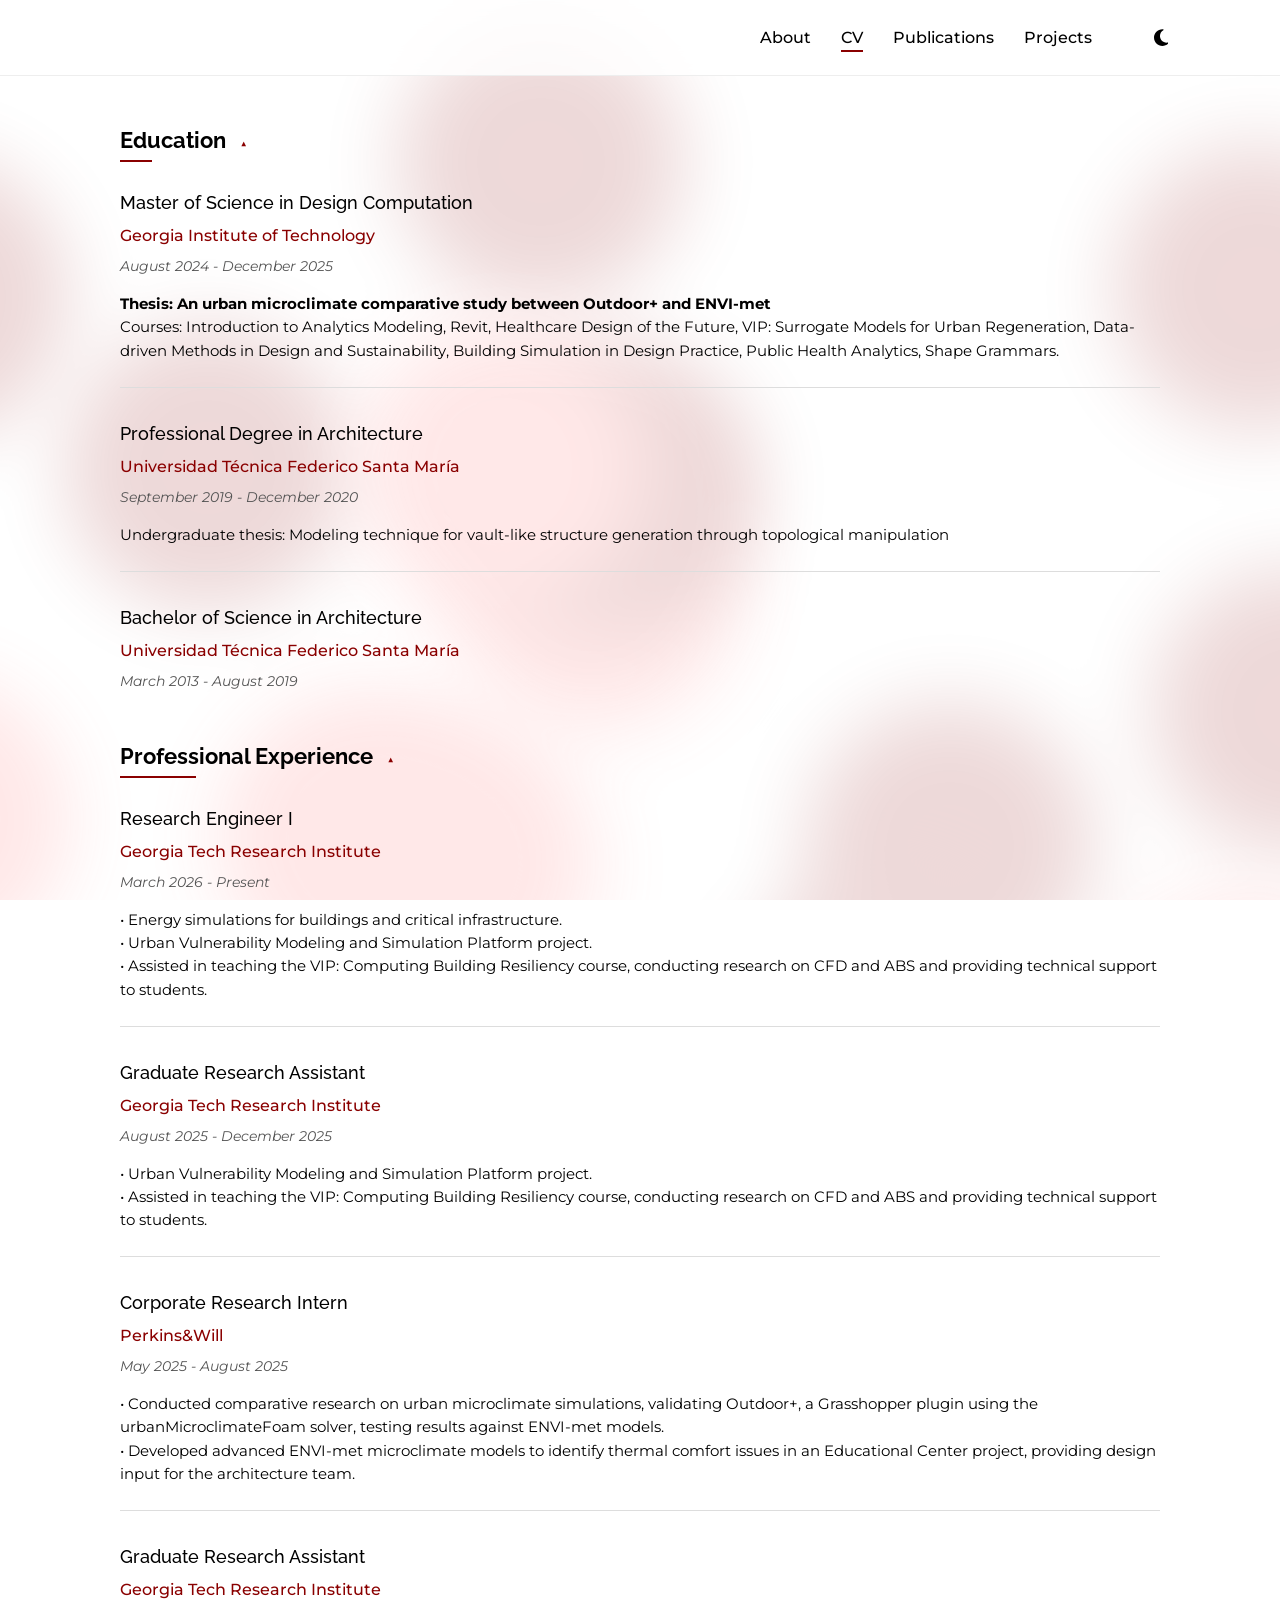
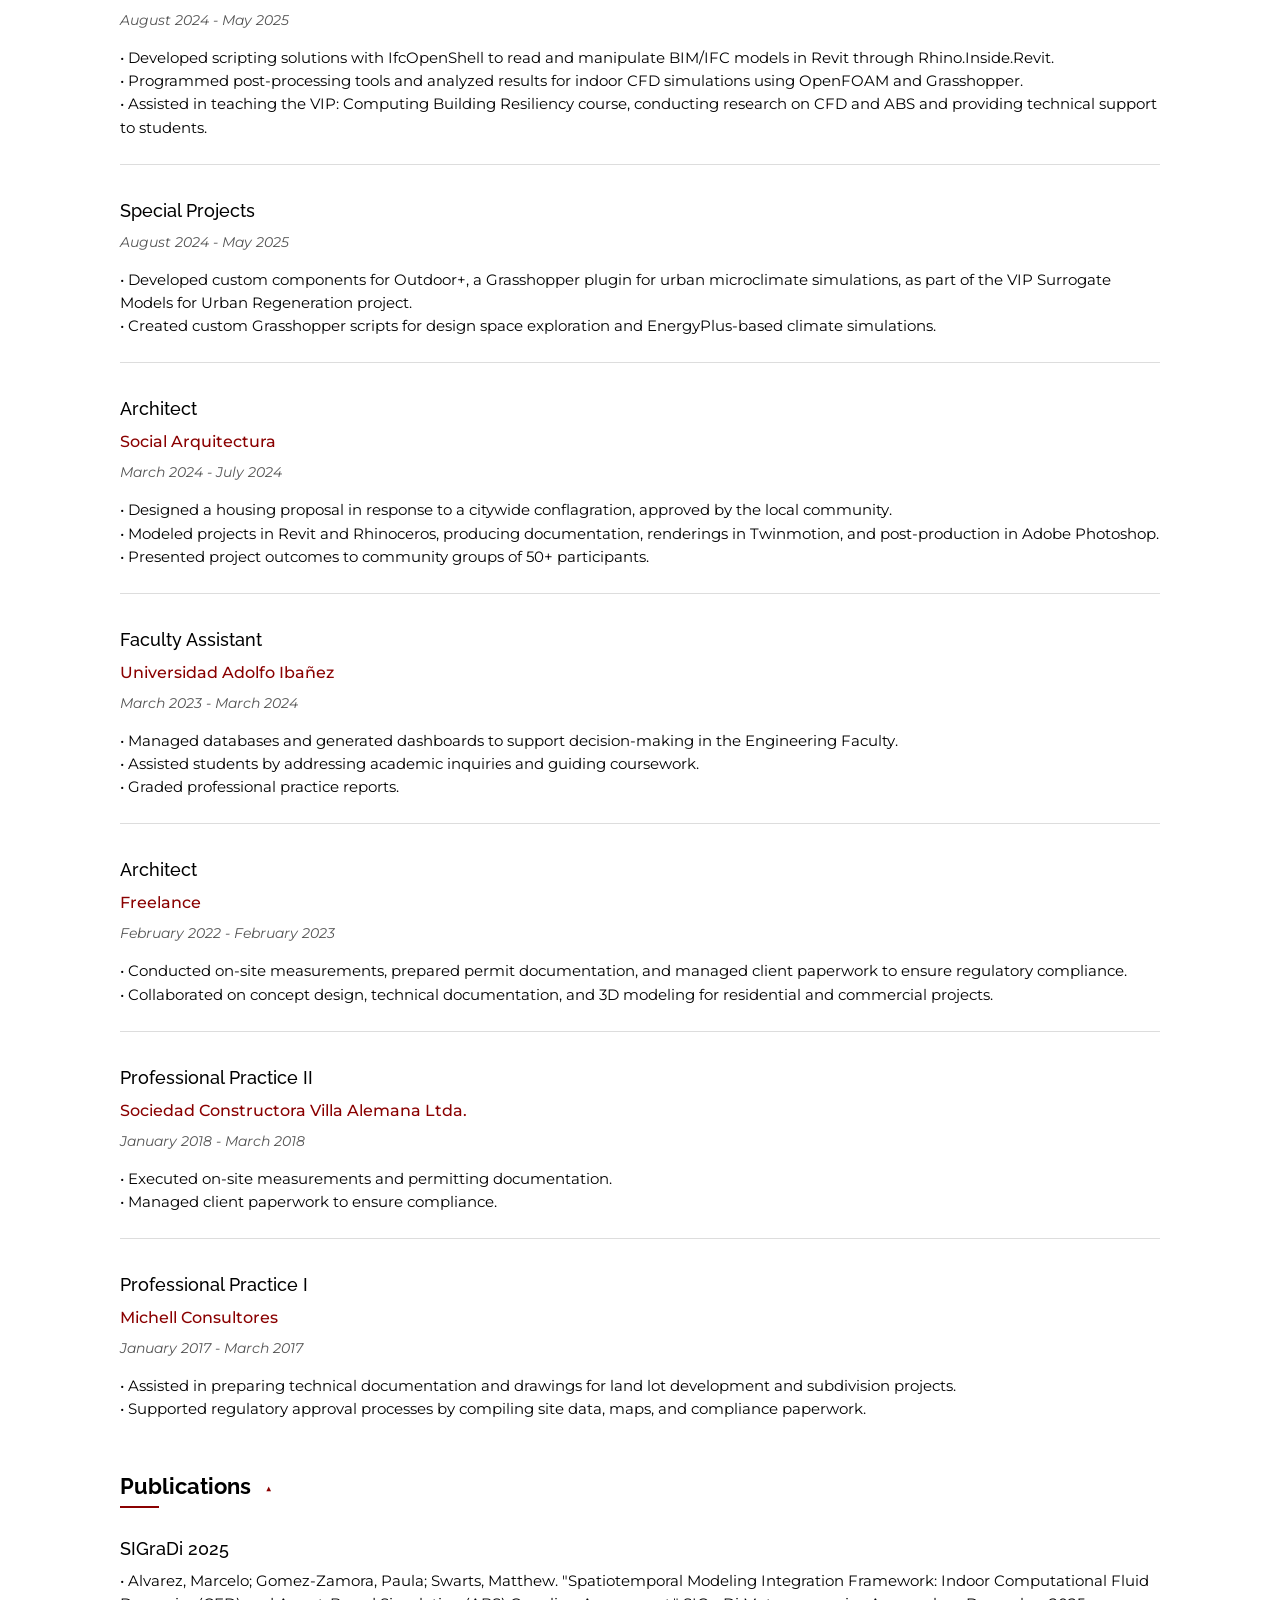
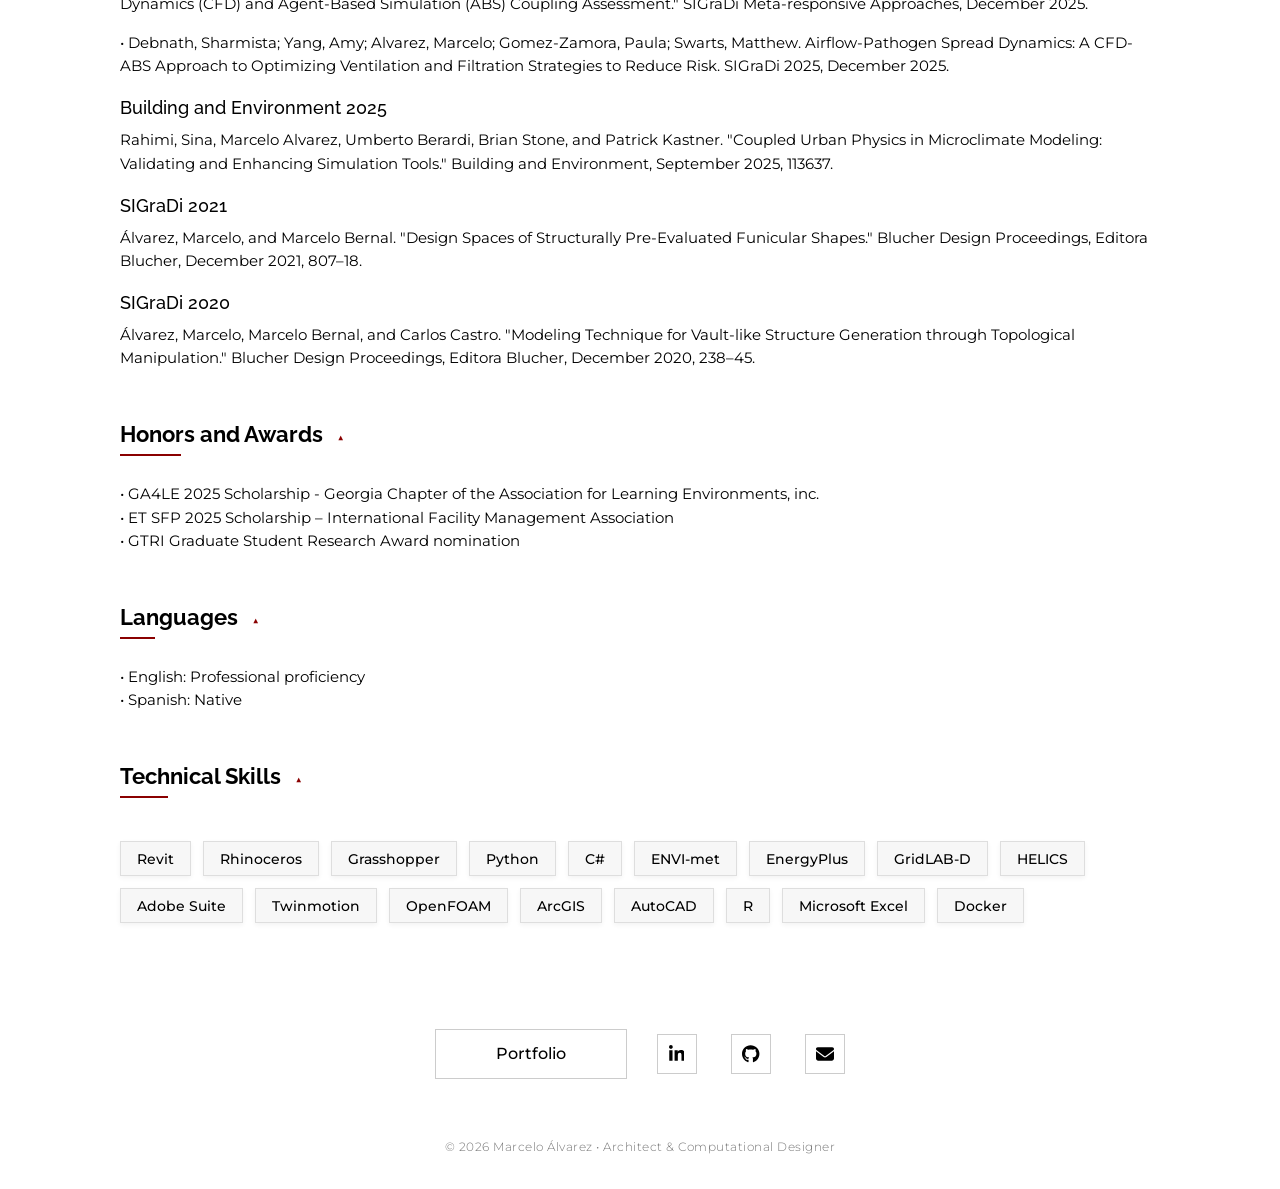
==== commit dc32c394: "feat: improve accessibility, performance and maintainability across the site - Add page titles, favi" ====
--- a/cv.html
+++ b/cv.html
@@ -4,41 +4,27 @@
 <head>
     <meta charset="UTF-8">
     <meta name="viewport" content="width=device-width, initial-scale=1.0">
+    <title>CV | Marcelo Álvarez</title>
     <meta name="description" content="Curriculum Vitae of Marcelo Álvarez - Architect & Computational Designer, Research Engineer at GTRI. Education, research experience, publications, and technical skills.">
     <meta name="author" content="Marcelo Álvarez">
     <meta property="og:title" content="CV | Marcelo Álvarez">
     <meta property="og:description" content="Curriculum Vitae of Marcelo Álvarez - Research Engineer & Computational Designer.">
     <meta property="og:type" content="website">
-    <link rel="stylesheet" href="https://cdnjs.cloudflare.com/ajax/libs/font-awesome/6.4.0/css/all.min.css">
     <link rel="stylesheet"
         href="https://fonts.googleapis.com/css2?family=Montserrat:wght@300;400;500;600&family=Raleway:wght@400;500;600&display=swap">
+    <link rel="icon" href="favicon.svg" type="image/svg+xml">
     <link rel="stylesheet" href="styles.css">
+    <script>
+        try {
+            var t = localStorage.getItem('theme') || (matchMedia('(prefers-color-scheme: light)').matches ? 'light' : 'dark');
+            document.documentElement.setAttribute('data-theme', t);
+        } catch (e) { }
+    </script>
+    <script src="layout.js"></script>
 </head>
 
 <body>
-    <!-- Fixed Background -->
-    <div class="background-container" style="position: fixed; top: 0; left: 0; width: 100%; height: 100%; z-index: -1;">
-    </div>
-
-    <!-- Navigation -->
-    <nav>
-        <div class="container nav-container">
-            <button id="menu-toggle" class="menu-toggle" aria-label="Toggle Mobile Navigation">
-                <i class="fas fa-bars"></i>
-            </button>
-            <ul class="nav-links">
-                <li><a href="index.html">About</a></li>
-                <li><a href="cv.html" class="active">CV</a></li>
-                <li><a href="publications.html">Publications</a></li>
-                <li><a href="projects.html">Projects</a></li>
-                <li>
-                    <button id="theme-toggle" class="theme-toggle" aria-label="Toggle Dark Mode">
-                        <i class="fas fa-sun"></i>
-                    </button>
-                </li>
-            </ul>
-        </div>
-    </nav>
+    <script>siteHeader();</script>
 
     <!-- CV Content -->
     <div class="container">
@@ -53,7 +39,7 @@
                     <h3 class="entry-title">Master of Science in Design Computation</h3>
                     <h4 class="entry-subtitle">Georgia Institute of Technology</h4>
                     <div class="entry-date">August 2024 - December 2025</div>
-                    <p class="entry-description" style="font-weight: bold">Thesis: An urban microclimate comparative
+                    <p class="entry-description entry-thesis">Thesis: An urban microclimate comparative
                         study between Outdoor+ and
                         ENVI-met
                     </p>
@@ -196,29 +182,29 @@
                 </summary>
                 <div class="entry">
                     <h3 class="entry-title">SIGraDi 2025</h3>
-                    <p class="entry-description" style="padding-bottom: 1rem;">• Alvarez, Marcelo; Gomez-Zamora, Paula;
+                    <p class="entry-description entry-citation">• Alvarez, Marcelo; Gomez-Zamora, Paula;
                         Swarts, Matthew. "Spatiotemporal Modeling Integration Framework: Indoor Computational Fluid
                         Dynamics (CFD) and Agent-Based Simulation (ABS) Coupling Assessment." SIGraDi Meta-responsive
                         Approaches, December 2025.
                     </p>
-                    <p class="entry-description" style="padding-bottom: 1rem;">• Debnath, Sharmista; Yang, Amy; Alvarez,
-                        Marcelo; Gomez-Zamore, Paula; Swarts, Matthew. Airflow-Pathogen Spread Dynamics: A CFD-ABS
+                    <p class="entry-description entry-citation">• Debnath, Sharmista; Yang, Amy; Alvarez,
+                        Marcelo; Gomez-Zamora, Paula; Swarts, Matthew. Airflow-Pathogen Spread Dynamics: A CFD-ABS
                         Approach to Optimizing Ventilation and Filtration Strategies to Reduce Risk. SIGraDi 2025,
                         December 2025.</p>
 
                     <h3 class="entry-title">Building and Environment 2025</h3>
-                    <p class="entry-description" style="padding-bottom: 1rem;">Rahimi, Sina, Marcelo Alvarez, Umberto
+                    <p class="entry-description entry-citation">Rahimi, Sina, Marcelo Alvarez, Umberto
                         Berardi, Brian Stone, and Patrick Kastner. "Coupled Urban Physics in Microclimate Modeling:
                         Validating and Enhancing Simulation Tools." Building and Environment, September 2025, 113637.
                     </p>
 
                     <h3 class="entry-title">SIGraDi 2021</h3>
-                    <p class="entry-description" style="padding-bottom: 1rem;">Álvarez, Marcelo, and Marcelo Bernal.
+                    <p class="entry-description entry-citation">Álvarez, Marcelo, and Marcelo Bernal.
                         "Design Spaces of Structurally Pre-Evaluated Funicular Shapes." Blucher Design Proceedings,
                         Editora Blucher, December 2021, 807–18.</p>
 
                     <h3 class="entry-title">SIGraDi 2020</h3>
-                    <p class="entry-description">Álvarez, Marcelo, Marcelo Bernal, and Carlos Castro. "Modeling
+                    <p class="entry-description entry-citation">Álvarez, Marcelo, Marcelo Bernal, and Carlos Castro. "Modeling
                         Technique for Vault-like Structure Generation through Topological Manipulation." Blucher Design
                         Proceedings, Editora Blucher, December 2020, 238–45.</p>
                 </div>
@@ -260,6 +246,9 @@
                     <li class="skill-item">Python</li>
                     <li class="skill-item">C#</li>
                     <li class="skill-item">ENVI-met</li>
+                    <li class="skill-item">EnergyPlus</li>
+                    <li class="skill-item">GridLAB-D</li>
+                    <li class="skill-item">HELICS</li>
                     <li class="skill-item">Adobe Suite</li>
                     <li class="skill-item">Twinmotion</li>
                     <li class="skill-item">OpenFOAM</li>
@@ -267,71 +256,13 @@
                     <li class="skill-item">AutoCAD</li>
                     <li class="skill-item">R</li>
                     <li class="skill-item">Microsoft Excel</li>
+                    <li class="skill-item">Docker</li>
                 </ul>
             </details>
         </div>
-        <div class="social-section">
-            <!-- Portfolio Button -->
-            <a href="https://alvarezdmarch.github.io/portfolio2/" target="_blank" rel="noopener noreferrer" class="portfolio-button">
-                Portfolio
-            </a>
-
-            <!-- Social Icons -->
-            <div class="social-icons">
-                <a href="https://www.linkedin.com/in/alvarezdm/" target="_blank" rel="noopener noreferrer" aria-label="LinkedIn Profile">
-                    <i class="fab fa-linkedin-in"></i>
-                </a>
-                <a href="https://github.com/alvarezdmarch" target="_blank" rel="noopener noreferrer" aria-label="GitHub Profile">
-                    <i class="fab fa-github"></i>
-                </a>
-                <a href="mailto:alvarezdm.arch@gmail.com" aria-label="Email Contact">
-                    <i class="fas fa-envelope"></i>
-                </a>
-            </div>
-        </div>
-
-        <footer class="site-footer">
-            <p>© 2026 Marcelo Álvarez • Architect & Computational Designer</p>
-        </footer>
+        <script>siteFooter();</script>
     </div>
 
-
-    <div class="background">
-        <span></span>
-        <span></span>
-        <span></span>
-        <span></span>
-        <span></span>
-        <span></span>
-        <span></span>
-        <span></span>
-        <span></span>
-        <span></span>
-        <span></span>
-        <span></span>
-        <span></span>
-        <span></span>
-        <span></span>
-        <span></span>
-        <span></span>
-        <span></span>
-        <span></span>
-        <span></span>
-    </div>
-
-    <script>
-        // Simple JavaScript to handle active navigation
-        document.addEventListener('DOMContentLoaded', function () {
-            const navLinks = document.querySelectorAll('.nav-links a');
-
-            navLinks.forEach(link => {
-                link.addEventListener('click', function () {
-                    navLinks.forEach(item => item.classList.remove('active'));
-                    this.classList.add('active');
-                });
-            });
-        });
-    </script>
     <script src="theme.js"></script>
 </body>
 
--- a/styles.css
+++ b/styles.css
@@ -4,6 +4,8 @@
     --text-color: #e0e0e0;
     --text-muted: #b0b0b0;
     --accent-color: #6d0000;
+    --accent-text: #e04848;
+    /* Brighter red for text on the dark background */
     --border-color: #222;
     --hover-bg: rgba(255, 255, 255, 0.05);
     --card-bg: rgba(255, 255, 255, 0.03);
@@ -20,6 +22,7 @@
     --text-color: #000000;
     --text-muted: #555555;
     --accent-color: #8a0000;
+    --accent-text: #8a0000;
     /* Slightly darker red for light mode contrast */
     --border-color: #ddd;
     --hover-bg: rgba(0, 0, 0, 0.05);
@@ -132,7 +135,7 @@
 }
 
 .menu-toggle:hover {
-    color: var(--accent-color);
+    color: var(--accent-text);
 }
 
 .nav-links {
@@ -189,7 +192,27 @@
 }
 
 .theme-toggle:hover {
-    color: var(--accent-color);
+    color: var(--accent-text);
+}
+
+/* Inline SVG icons */
+.icon {
+    width: auto;
+    height: 1em;
+    fill: currentColor;
+    position: relative;
+}
+
+.theme-toggle .icon-moon,
+.menu-toggle .icon-close,
+html[data-theme="light"] .theme-toggle .icon-sun,
+.menu-toggle[aria-expanded="true"] .icon-open {
+    display: none;
+}
+
+html[data-theme="light"] .theme-toggle .icon-moon,
+.menu-toggle[aria-expanded="true"] .icon-close {
+    display: block;
 }
 
 /* Main Content */
@@ -226,7 +249,7 @@
     font-family: 'Raleway', sans-serif;
     font-size: 24px;
     font-weight: 400;
-    color: var(--accent-color);
+    color: var(--accent-text);
     margin-bottom: 0.25rem;
 }
 
@@ -285,7 +308,8 @@
 }
 
 .bio a {
-    color: var(--accent-color);
+    color: var(--accent-text);
+    font-weight: 600;
     text-decoration: none;
     transition: all 0.2s ease;
 }
@@ -294,92 +318,67 @@
     color: var(--active-color);
 }
 
-/* Skills Grid */
+.bio .bio-lead {
+    font-family: 'Raleway', sans-serif;
+    font-size: 18px;
+    font-weight: 500;
+    color: var(--active-color);
+    margin-bottom: 1rem;
+}
+
+.profile-degree {
+    font-weight: 300;
+    font-size: small;
+    padding-top: 0.75rem;
+}
+
+.profile-image + .profile-degree {
+    padding-top: 1.5rem;
+}
+
+/* Skills */
+.skill-groups {
+    display: grid;
+    grid-template-columns: repeat(auto-fit, minmax(16rem, 1fr));
+    gap: 1.5rem 2rem;
+    padding-top: 1.5rem;
+}
+
+.skill-group-title {
+    font-family: 'Raleway', sans-serif;
+    font-size: 13px;
+    font-weight: 600;
+    letter-spacing: 1px;
+    text-transform: uppercase;
+    color: var(--text-muted);
+    margin-bottom: 0.75rem;
+}
+
 .skills-list {
     display: flex;
     flex-wrap: wrap;
-    gap: 2.5rem;
-    align-items: center;
-    padding-top: 1.5rem;
+    gap: 0.75rem;
+    list-style: none;
 }
 
 .skill-item {
-    position: relative;
-    display: flex;
-    flex-direction: column;
-    align-items: center;
-    cursor: pointer;
-}
-
-.skills-list img {
-    width: 82px;
-    height: 82px;
-    transition: all 0.4s cubic-bezier(0.4, 0, 0.2, 1);
-    filter: grayscale(100%) opacity(0.7);
-    border: 2px solid transparent;
-    /* darker border for unselected state */
-    padding: 5px;
+    background: var(--card-bg);
+    border: 1px solid var(--card-border);
+    color: var(--text-color);
+    padding: 0.4rem 1rem;
     border-radius: 0;
-    background: var(--card-bg);
-}
-
-.skill-item:hover img {
-    transform: translateY(-5px) scale(1.05);
-    filter: grayscale(0%) opacity(1);
-    border-color: rgba(109, 0, 0, 0.5);
+    font-size: 13.5px;
+    font-weight: 500;
+    transition: all 0.3s ease;
+    cursor: default;
+    box-shadow: 0 2px 5px rgba(0, 0, 0, 0.05);
+}
+
+.skill-item:hover {
+    border-color: var(--accent-color);
+    color: var(--active-color);
+    transform: translateY(-2px);
     background: var(--social-hover-bg);
-    box-shadow: 0 10px 20px -10px rgba(0, 0, 0, 0.5);
-}
-
-.skill-info {
-    position: absolute;
-    bottom: 110%;
-    left: 50%;
-    transform: translateX(-50%) translateY(5px);
-    background-color: rgba(10, 10, 10, 0.95);
-    color: #fff;
-    padding: 8px 16px;
-    border-radius: 0;
-    font-size: 13px;
-    letter-spacing: 0.5px;
-    white-space: nowrap;
-    pointer-events: none;
-    opacity: 0;
-    visibility: hidden;
-    transition: all 0.3s cubic-bezier(0.4, 0, 0.2, 1);
-    border: 1px solid rgba(109, 0, 0, 0.4);
-    z-index: 100;
-    width: max-content;
-    max-width: 500px;
-    box-shadow: 0 5px 15px rgba(0, 0, 0, 0.5);
-    backdrop-filter: blur(5px);
-}
-
-.skill-item:hover .skill-info {
-    opacity: 1;
-    visibility: visible;
-    transform: translateX(-50%) translateY(0);
-}
-
-.skill-info:after {
-    content: '';
-    position: absolute;
-    top: 100%;
-    left: 50%;
-    margin-left: -5px;
-    border-width: 5px;
-    border-style: solid;
-    border-color: #6d0000 transparent transparent transparent;
-}
-
-/* Light Mode specific icon adjustments */
-html[data-theme="light"] .skills-list img {
-    filter: grayscale(100%) invert(1) opacity(0.8);
-}
-
-html[data-theme="light"] .skill-item:hover img {
-    /* Keep inverted on hover so they differ from the dark-mode optimized originals */
-    filter: grayscale(0%) invert(1) opacity(1);
 }
 
 /* Social section */
@@ -513,7 +512,7 @@
 }
 
 .cv-summary:hover .section-title {
-    color: var(--accent-color);
+    color: var(--accent-text);
 }
 
 .entry {
@@ -537,7 +536,7 @@
 
 .entry-subtitle {
     font-size: 16px;
-    color: var(--accent-color);
+    color: var(--accent-text);
     margin-bottom: 0.5rem;
     font-weight: 500;
 }
@@ -564,33 +563,20 @@
     margin-bottom: 0.25rem;
 }
 
-/* CV Technical Skills List */
 .cv-details .skills-list {
-    display: flex;
-    flex-wrap: wrap;
-    gap: 0.75rem;
-    list-style: none;
     padding-top: 1rem;
 }
 
-.cv-details .skill-item {
-    background: var(--card-bg);
-    border: 1px solid var(--card-border);
-    color: var(--text-color);
-    padding: 0.4rem 1rem;
-    border-radius: 0;
-    font-size: 13.5px;
-    font-weight: 500;
-    transition: all 0.3s ease;
-    cursor: default;
-    box-shadow: 0 2px 5px rgba(0, 0, 0, 0.05);
-}
-
-.cv-details .skill-item:hover {
-    border-color: var(--accent-color);
-    color: var(--active-color);
-    transform: translateY(-2px);
-    background: var(--social-hover-bg);
+.entry-thesis {
+    font-weight: bold;
+}
+
+.entry-citation {
+    padding-bottom: 1rem;
+}
+
+.entry-citation:last-child {
+    padding-bottom: 0;
 }
 
 /* Publications Page Specifics */
@@ -654,7 +640,7 @@
     cursor: pointer;
     font-weight: 500;
     font-size: 14.5px;
-    color: var(--accent-color);
+    color: var(--accent-text);
     margin-bottom: 0.5rem;
     transition: color 0.3s ease;
     user-select: none;
@@ -687,7 +673,7 @@
     content: '▼';
     font-size: 11px;
     margin-left: 10px;
-    color: var(--accent-color);
+    color: var(--accent-text);
     transition: transform 0.3s ease;
     display: inline-block;
     vertical-align: middle;
@@ -709,7 +695,7 @@
 
 .publication-link {
     display: inline-block;
-    color: var(--accent-color);
+    color: var(--accent-text);
     text-decoration: none;
     transition: all 0.3s ease;
     font-weight: 500;
@@ -734,6 +720,37 @@
 .publication-link:hover:after {
     width: 100%;
     background-color: var(--active-color);
+}
+
+.publication-authors strong {
+    color: var(--active-color);
+    font-weight: 600;
+}
+
+.publication-doi {
+    font-size: 14px;
+    margin-bottom: 0.5rem;
+}
+
+.publication-doi a {
+    color: var(--text-muted);
+    text-decoration: none;
+}
+
+.publication-doi a:hover {
+    color: var(--active-color);
+}
+
+.publication-bibtex {
+    margin-top: 0.5rem;
+    padding: 1rem;
+    background: var(--card-bg);
+    border: 1px solid var(--card-border);
+    font-size: 12.5px;
+    line-height: 1.5;
+    overflow-x: auto;
+    white-space: pre;
+    user-select: all;
 }
 
 
@@ -787,10 +804,6 @@
         padding: 0;
     }
 
-    .skill-info {
-        max-width: 150px;
-    }
-
     /* CV/Publications Responsive */
     .cv-content,
     .publications-content {
@@ -866,7 +879,7 @@
 
 .project-category {
     font-size: 14px;
-    color: var(--accent-color);
+    color: var(--accent-text);
     margin-bottom: 15px;
     font-weight: 500;
 }
@@ -880,7 +893,7 @@
 
 .project-link {
     display: inline-block;
-    color: var(--accent-color);
+    color: var(--accent-text);
     text-decoration: none;
     transition: all 0.3s ease;
     font-weight: 500;
@@ -1153,4 +1166,18 @@
     letter-spacing: 0.5px;
     text-align: center;
 }
-+
+/* Respect the OS "reduce motion" setting */
+@media (prefers-reduced-motion: reduce) {
+
+    .container,
+    .background span {
+        animation: none;
+    }
+
+    *,
+    *::before,
+    *::after {
+        transition-duration: 0.01ms !important;
+    }
+}
